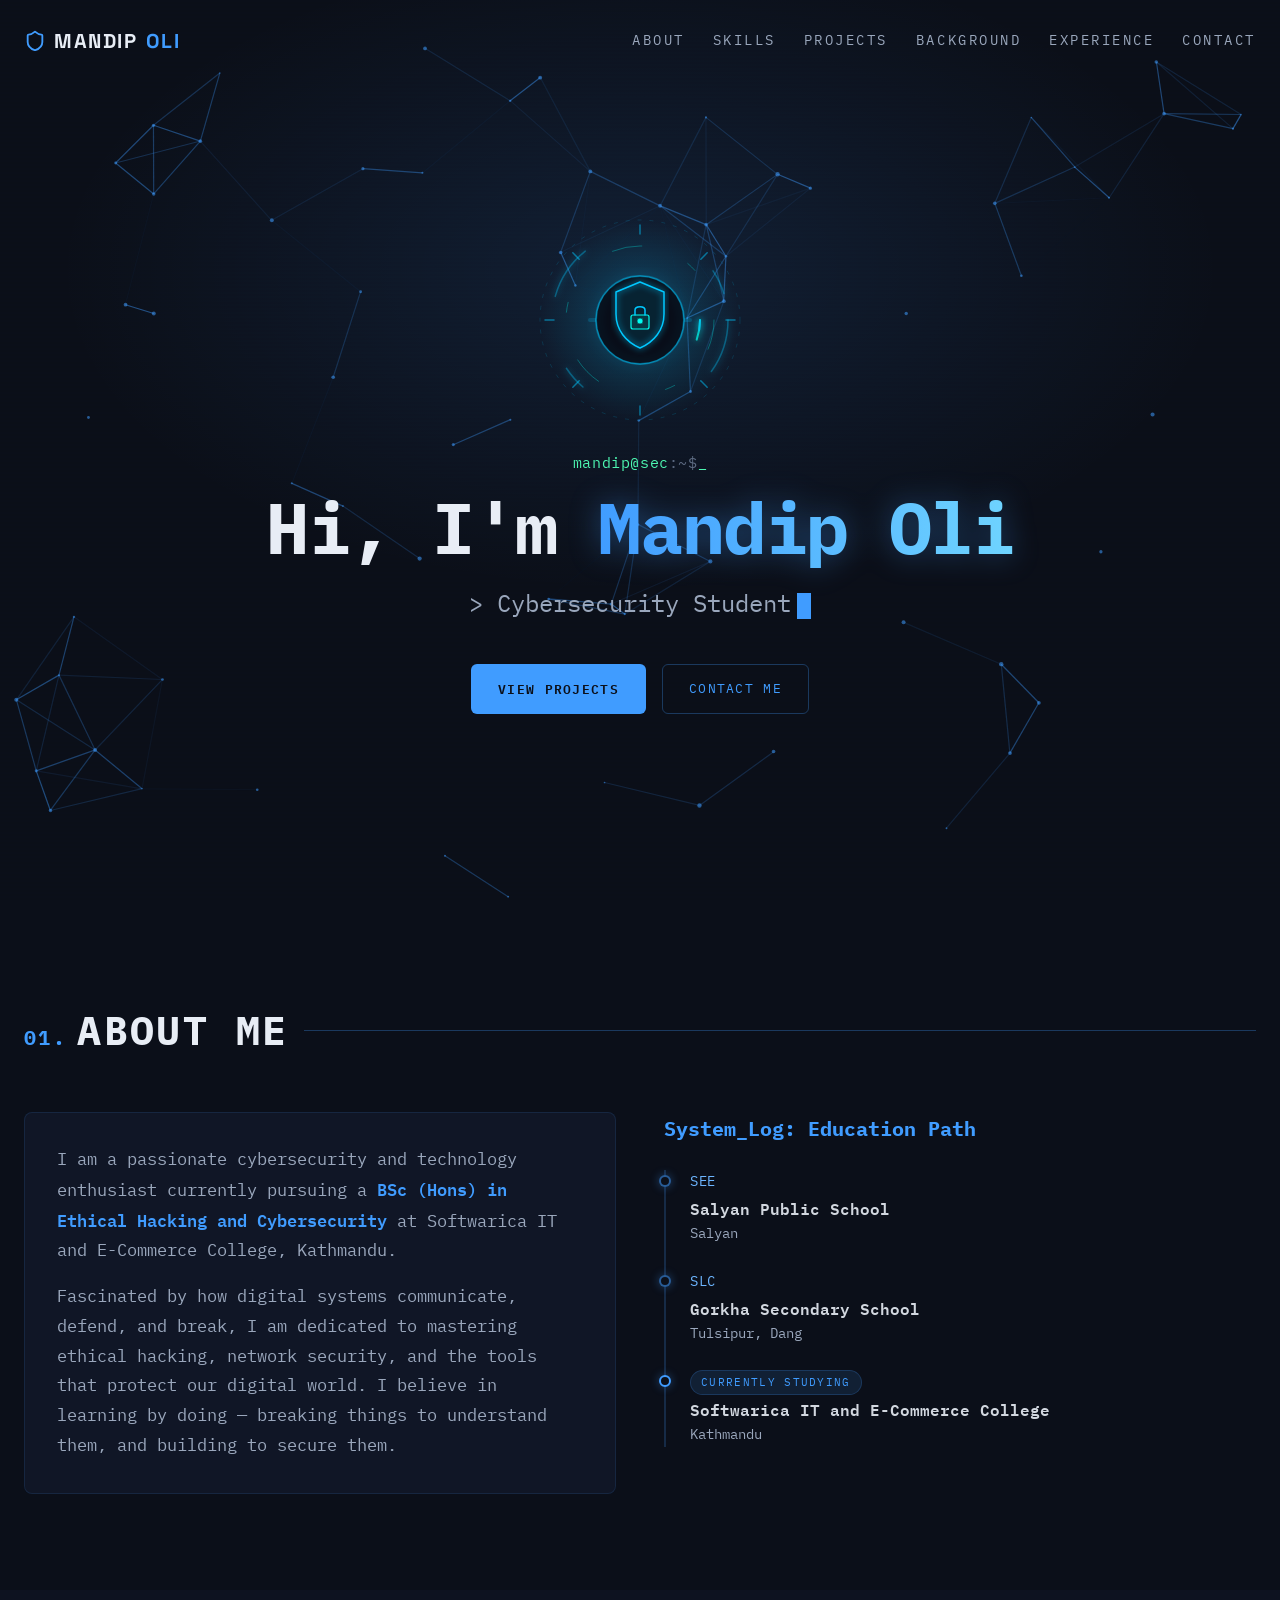
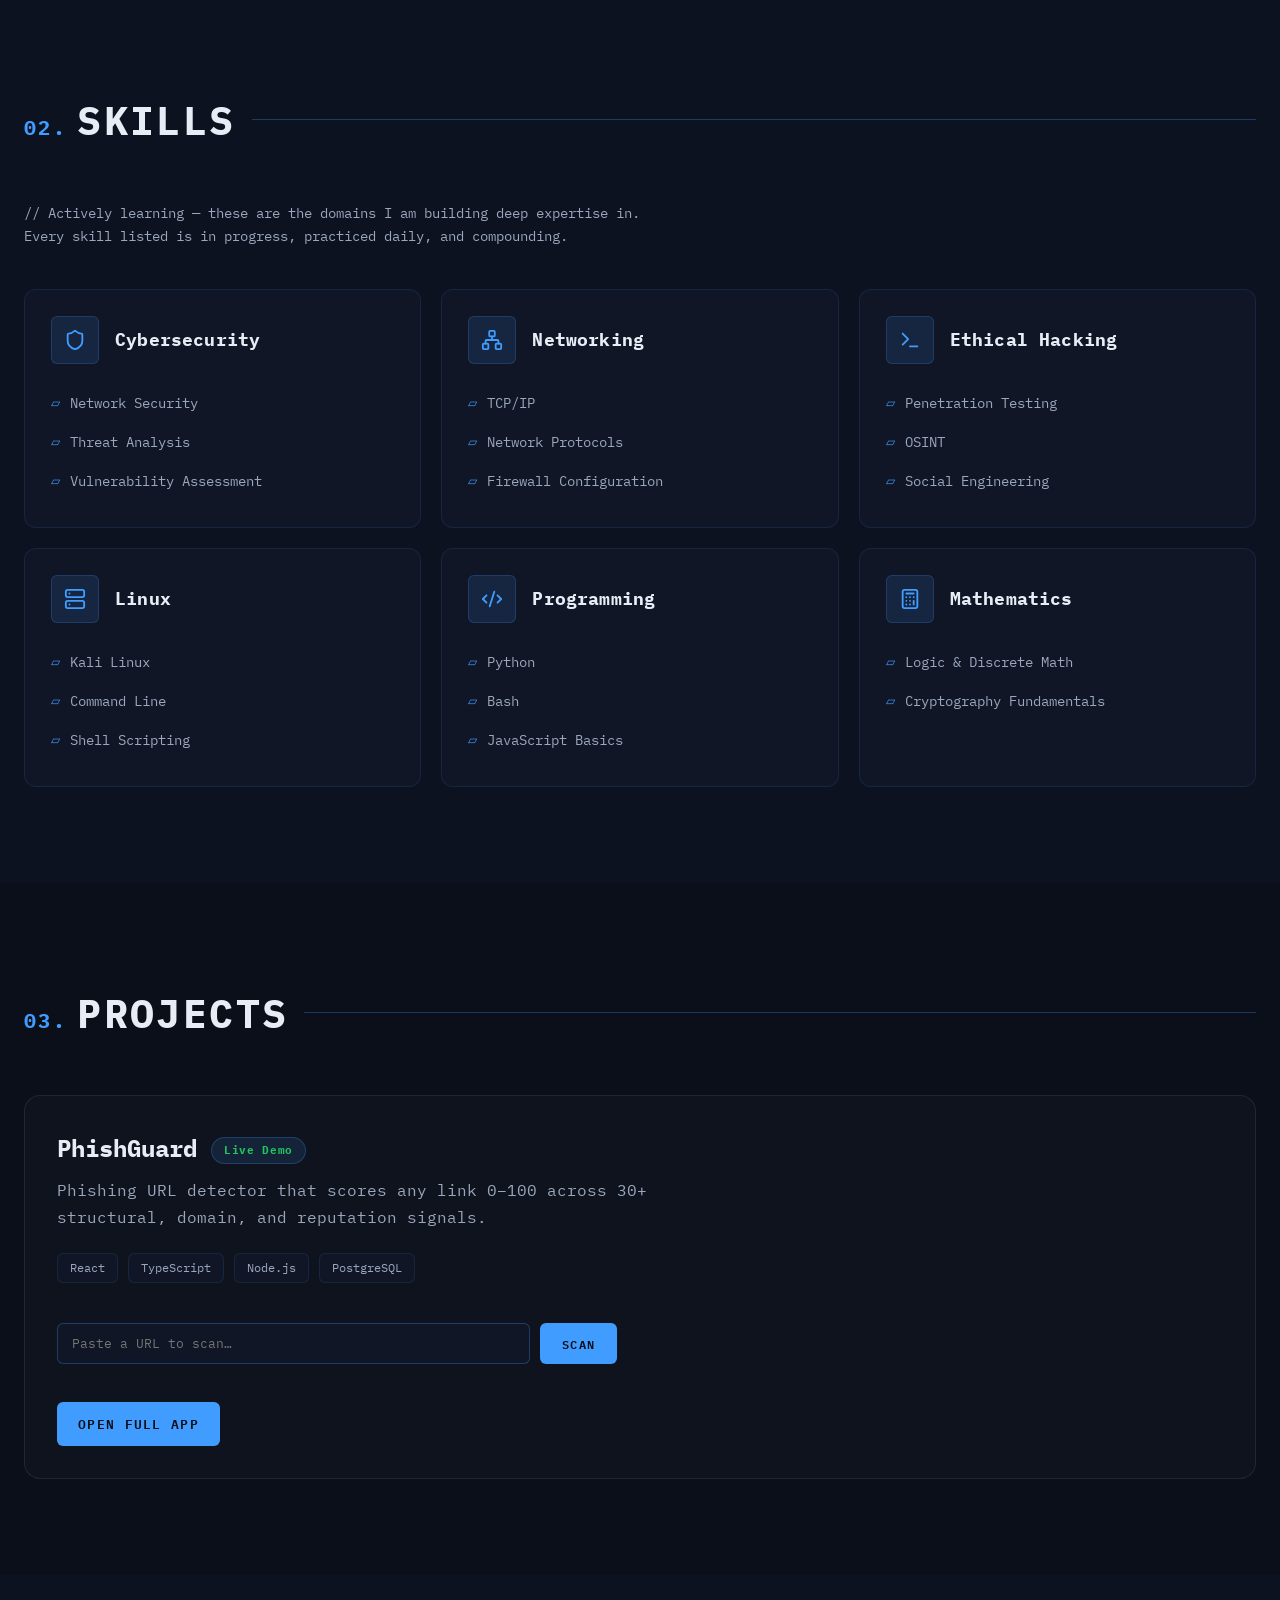
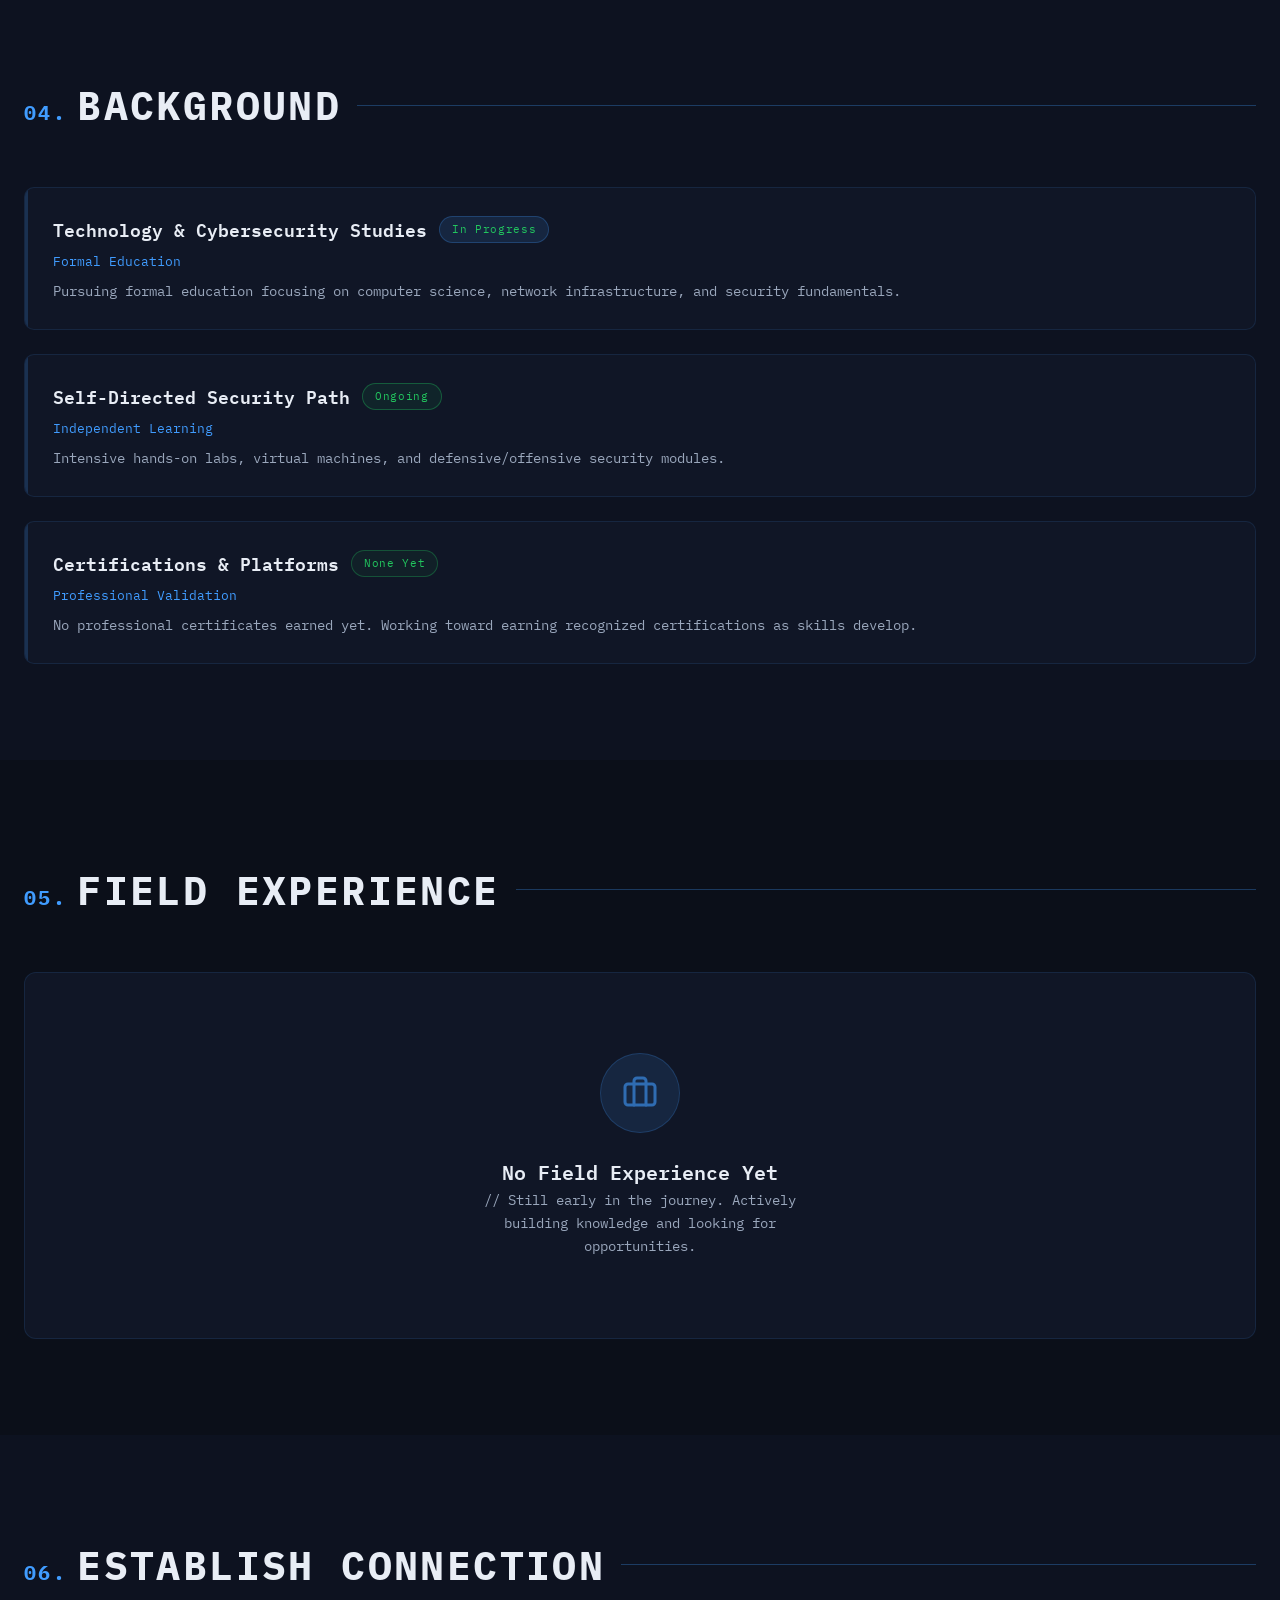
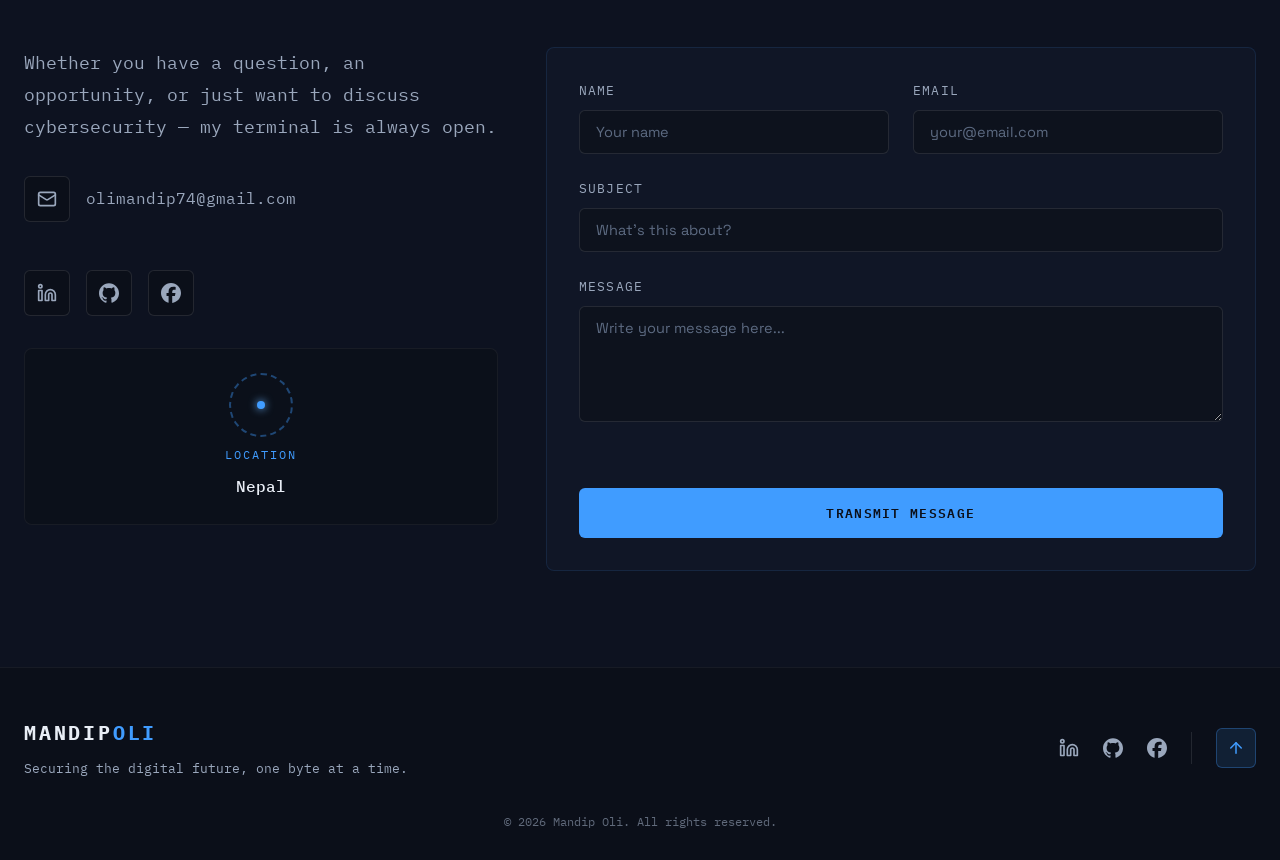
==== index.html @ a0c9d0b6 "Portfolio + PhishGuard scanner" ====
<!DOCTYPE html>
<html lang="en">
<head>
  <meta charset="UTF-8" />
  <meta name="viewport" content="width=device-width, initial-scale=1.0" />
  <meta name="description" content="Mandip Oli — Cybersecurity Student, Ethical Hacking and Cybersecurity at Softwarica College, Kathmandu." />
  <meta name="theme-color" content="#0a0e14" />
  <title>Mandip Oli — Portfolio</title>
  <link rel="preconnect" href="https://fonts.googleapis.com" />
  <link rel="preconnect" href="https://fonts.gstatic.com" crossorigin />
  <link href="https://fonts.googleapis.com/css2?family=IBM+Plex+Mono:ital,wght@0,400;0,500;0,600;1,400&family=Space+Grotesk:wght@400;500;600;700&display=swap" rel="stylesheet" />
  <link rel="stylesheet" href="style.css" />
</head>
<body class="dark">

  <!-- ============ NAV ============ -->
  <nav id="nav">
    <div class="nav-inner">
      <a href="#hero" class="nav-logo-link">
        <svg class="nav-shield" viewBox="0 0 24 24" fill="none" stroke="currentColor" stroke-width="2" stroke-linecap="round" stroke-linejoin="round" aria-hidden="true">
          <path d="M20 13c0 5-3.5 7.5-7.66 8.95a1 1 0 0 1-.67-.01C7.5 20.5 4 18 4 13V6a1 1 0 0 1 1-1c2 0 4.5-1.2 6.24-2.72a1.17 1.17 0 0 1 1.52 0C14.51 3.81 17 5 19 5a1 1 0 0 1 1 1z"/>
        </svg>
        <span class="logo-fg">MANDIP</span><span class="logo-accent">OLI</span>
      </a>
      <button class="nav-toggle" id="navToggle" aria-label="Toggle menu" aria-expanded="false">
        <span class="hamburger"></span>
      </button>
      <ul class="nav-links" id="navLinks">
        <li><a href="#about" data-section="about">About<span class="link-underline"></span></a></li>
        <li><a href="#skills" data-section="skills">Skills<span class="link-underline"></span></a></li>
        <li><a href="#projects" data-section="projects">Projects<span class="link-underline"></span></a></li>
        <li><a href="#education" data-section="education">Background<span class="link-underline"></span></a></li>
        <li><a href="#experience" data-section="experience">Experience<span class="link-underline"></span></a></li>
        <li><a href="#contact" data-section="contact">Contact<span class="link-underline"></span></a></li>
      </ul>
    </div>
  </nav>

  <!-- ============ HERO ============ -->
  <section class="hero" id="hero">
    <canvas id="particleCanvas"></canvas>
    <div class="scanlines" aria-hidden="true"></div>
    <div class="hero-inner">
      <div class="hero-emblem" aria-hidden="true">
        <svg class="emblem-svg" viewBox="0 0 220 220" fill="none">
          <defs>
            <radialGradient id="coreGlow" cx="50%" cy="50%" r="50%"><stop offset="0%" stop-color="#00C8FF" stop-opacity="0.25"/><stop offset="100%" stop-color="#00C8FF" stop-opacity="0"/></radialGradient>
            <filter id="glow"><feGaussianBlur stdDeviation="3" result="blur"/><feMerge><feMergeNode in="blur"/><feMergeNode in="SourceGraphic"/></feMerge></filter>
            <filter id="softGlow"><feGaussianBlur stdDeviation="6" result="blur"/><feMerge><feMergeNode in="blur"/><feMergeNode in="SourceGraphic"/></feMerge></filter>
          </defs>
          <circle cx="110" cy="110" r="100" fill="url(#coreGlow)"/>
          <circle class="em-rot em-rot--cw em-rot--1" cx="110" cy="110" r="100" stroke="#00C8FF" stroke-width="1" stroke-opacity="0.15" stroke-dasharray="4 8"/>
          <circle class="em-rot em-rot--ccw em-rot--2" cx="110" cy="110" r="88" stroke="#00C8FF" stroke-width="1.5" stroke-opacity="0.35" stroke-dasharray="55 145 25 75" stroke-linecap="round" filter="url(#glow)"/>
          <circle class="em-rot em-rot--cw em-rot--3" cx="110" cy="110" r="74" stroke="#00FFF0" stroke-width="1" stroke-opacity="0.3" stroke-dasharray="30 50 10 70" stroke-linecap="round"/>
          <circle class="em-rot em-rot--cw em-rot--4" cx="110" cy="110" r="60" stroke="#00FFF0" stroke-width="2" stroke-opacity="0.7" stroke-dasharray="20 358" stroke-linecap="round" filter="url(#glow)"/>
          <circle class="em-rot em-rot--ccw em-rot--5" cx="110" cy="110" r="60" stroke="#00C8FF" stroke-width="2" stroke-opacity="0.6" stroke-dasharray="10 368" stroke-linecap="round" filter="url(#glow)"/>
          <g class="em-scan" opacity="0.65"><line x1="68" y1="110" x2="152" y2="110" stroke="#00C8FF" stroke-width="1" stroke-linecap="round"/><line x1="60" y1="110" x2="160" y2="110" stroke="#00C8FF" stroke-width="4" stroke-opacity="0.3" stroke-linecap="round"/></g>
          <line x1="205" y1="110" x2="196" y2="110" stroke="#00C8FF" stroke-width="1.5" stroke-opacity="0.5" stroke-linecap="round"/>
          <line x1="177.175" y1="177.175" x2="170.811" y2="170.811" stroke="#00C8FF" stroke-width="1.5" stroke-opacity="0.5" stroke-linecap="round"/>
          <line x1="110" y1="205" x2="110" y2="196" stroke="#00C8FF" stroke-width="1.5" stroke-opacity="0.5" stroke-linecap="round"/>
          <line x1="42.825" y1="177.175" x2="49.189" y2="170.811" stroke="#00C8FF" stroke-width="1.5" stroke-opacity="0.5" stroke-linecap="round"/>
          <line x1="15" y1="110" x2="24" y2="110" stroke="#00C8FF" stroke-width="1.5" stroke-opacity="0.5" stroke-linecap="round"/>
          <line x1="42.825" y1="42.825" x2="49.189" y2="49.189" stroke="#00C8FF" stroke-width="1.5" stroke-opacity="0.5" stroke-linecap="round"/>
          <line x1="110" y1="15" x2="110" y2="24" stroke="#00C8FF" stroke-width="1.5" stroke-opacity="0.5" stroke-linecap="round"/>
          <line x1="177.175" y1="42.825" x2="170.811" y2="49.189" stroke="#00C8FF" stroke-width="1.5" stroke-opacity="0.5" stroke-linecap="round"/>
          <circle cx="110" cy="110" r="44" fill="#080d18"/>
          <circle cx="110" cy="110" r="44" stroke="#00C8FF" stroke-width="1" stroke-opacity="0.5" filter="url(#softGlow)"/>
          <path d="M110 72 L86 82 L86 104 C86 120 96 132 110 138 C124 132 134 120 134 104 L134 82 Z" fill="rgba(0,200,255,0.06)" stroke="#00C8FF" stroke-width="1.5" stroke-linejoin="round" filter="url(#glow)"/>
          <rect x="101" y="105" width="18" height="14" rx="2" fill="rgba(0,255,240,0.1)" stroke="#00FFF0" stroke-width="1.2"/>
          <path d="M105 105 L105 100 C105 95.5 115 95.5 115 100 L115 105" fill="none" stroke="#00C8FF" stroke-width="1.5" stroke-linecap="round"/>
          <circle cx="110" cy="111" r="2.5" fill="#00FFF0" filter="url(#glow)"/>
          <circle class="em-ping" cx="110" cy="110" r="44" fill="none" stroke="#00C8FF" stroke-width="2" opacity="0.32"/>
        </svg>
      </div>
      <p class="hero-brand-line"><span class="green-prompt">mandip@sec</span>:~$</p>
      <h1 class="hero-name">Hi, I'm <span class="hero-name-accent">Mandip Oli</span></h1>
      <p class="hero-quote">&gt; Cybersecurity Student<span class="cursor-block" aria-hidden="true"></span></p>
      <div class="hero-actions">
        <a href="#projects" class="btn btn--primary">View Projects</a>
        <a href="#contact" class="btn btn--outline">Contact Me</a>
      </div>
    </div>
  </section>

  <!-- ============ 01. ABOUT ============ -->
  <section class="section" id="about">
    <div class="container reveal-up">
      <header class="section-head">
        <h2 class="section-title"><span class="num">01.</span>About Me</h2>
        <div class="head-line"></div>
      </header>
      <div class="about-grid">
        <div class="glass-card about-card">
          <p>I am a passionate cybersecurity and technology enthusiast currently pursuing a <span class="edu-degree">BSc (Hons) in Ethical Hacking and Cybersecurity</span> at Softwarica IT and E-Commerce College, Kathmandu.</p>
          <p>Fascinated by how digital systems communicate, defend, and break, I am dedicated to mastering ethical hacking, network security, and the tools that protect our digital world. I believe in learning by doing — breaking things to understand them, and building to secure them.</p>
        </div>
        <div class="education-log">
          <h3 class="edu-title">System_Log: <span class="text-accent">Education Path</span></h3>
          <div class="edu-timeline">
            <div class="edu-item">
              <span class="edu-dot"></span>
              <div class="edu-info">
                <span class="edu-stage edu-stage--plain">SEE</span>
                <span class="edu-school">Salyan Public School</span>
                <span class="edu-place">Salyan</span>
              </div>
            </div>
            <div class="edu-item">
              <span class="edu-dot"></span>
              <div class="edu-info">
                <span class="edu-stage edu-stage--plain">SLC</span>
                <span class="edu-school">Gorkha Secondary School</span>
                <span class="edu-place">Tulsipur, Dang</span>
              </div>
            </div>
            <div class="edu-item">
              <span class="edu-dot edu-dot--accent"></span>
              <div class="edu-info">
                <span class="edu-stage badge">Currently Studying</span>
                <span class="edu-school">Softwarica IT and E-Commerce College</span>
                <span class="edu-place">Kathmandu</span>
              </div>
            </div>
          </div>
        </div>
      </div>
    </div>
  </section>

  <!-- ============ 02. SKILLS ============ -->
  <section class="section section--alt" id="skills">
    <div class="container reveal-up">
      <header class="section-head">
        <h2 class="section-title"><span class="num">02.</span>Skills</h2>
        <div class="head-line"></div>
      </header>
      <p class="section-lead">// Actively learning — these are the domains I am building deep expertise in. Every skill listed is in progress, practiced daily, and compounding.</p>
      <div class="skill-grid">
        <article class="skill-card ref-card group">
          <div class="ref-card-head">
            <span class="ref-icon"><svg viewBox="0 0 24 24" fill="none" stroke="currentColor" stroke-width="2" stroke-linecap="round" stroke-linejoin="round" aria-hidden="true"><path d="M20 13c0 5-3.5 7.5-7.66 8.95a1 1 0 0 1-.67-.01C7.5 20.5 4 18 4 13V6a1 1 0 0 1 1-1c2 0 4.5-1.2 6.24-2.72a1.17 1.17 0 0 1 1.52 0C14.51 3.81 17 5 19 5a1 1 0 0 1 1 1z"/></svg></span>
            <h3>Cybersecurity</h3>
          </div>
          <ul class="ref-skills">
            <li><span class="tri">&#9649;</span>Network Security</li>
            <li><span class="tri">&#9649;</span>Threat Analysis</li>
            <li><span class="tri">&#9649;</span>Vulnerability Assessment</li>
          </ul>
        </article>
        <article class="skill-card ref-card group">
          <div class="ref-card-head">
            <span class="ref-icon"><svg viewBox="0 0 24 24" fill="none" stroke="currentColor" stroke-width="2" stroke-linecap="round" stroke-linejoin="round" aria-hidden="true"><rect width="6" height="6" x="16" y="16" rx="1"/><rect width="6" height="6" x="2" y="16" rx="1"/><rect width="6" height="6" x="9" y="2" rx="1"/><path d="M5 16v-3a1 1 0 0 1 1-1h12a1 1 0 0 1 1 1v3"/><path d="M12 12V8"/></svg></span>
            <h3>Networking</h3>
          </div>
          <ul class="ref-skills">
            <li><span class="tri">&#9649;</span>TCP/IP</li>
            <li><span class="tri">&#9649;</span>Network Protocols</li>
            <li><span class="tri">&#9649;</span>Firewall Configuration</li>
          </ul>
        </article>
        <article class="skill-card ref-card group">
          <div class="ref-card-head">
            <span class="ref-icon"><svg viewBox="0 0 24 24" fill="none" stroke="currentColor" stroke-width="2" stroke-linecap="round" stroke-linejoin="round" aria-hidden="true"><path d="M12 19h8"/><path d="m4 17 6-6-6-6"/></svg></span>
            <h3>Ethical Hacking</h3>
          </div>
          <ul class="ref-skills">
            <li><span class="tri">&#9649;</span>Penetration Testing</li>
            <li><span class="tri">&#9649;</span>OSINT</li>
            <li><span class="tri">&#9649;</span>Social Engineering</li>
          </ul>
        </article>
        <article class="skill-card ref-card group">
          <div class="ref-card-head">
            <span class="ref-icon"><svg viewBox="0 0 24 24" fill="none" stroke="currentColor" stroke-width="2" stroke-linecap="round" stroke-linejoin="round" aria-hidden="true"><rect width="20" height="8" x="2" y="2" rx="2"/><rect width="20" height="8" x="2" y="14" rx="2"/><line x1="6" y1="6" x2="6.01" y2="6"/><line x1="6" y1="18" x2="6.01" y2="18"/></svg></span>
            <h3>Linux</h3>
          </div>
          <ul class="ref-skills">
            <li><span class="tri">&#9649;</span>Kali Linux</li>
            <li><span class="tri">&#9649;</span>Command Line</li>
            <li><span class="tri">&#9649;</span>Shell Scripting</li>
          </ul>
        </article>
        <article class="skill-card ref-card group">
          <div class="ref-card-head">
            <span class="ref-icon"><svg viewBox="0 0 24 24" fill="none" stroke="currentColor" stroke-width="2" stroke-linecap="round" stroke-linejoin="round" aria-hidden="true"><path d="m18 16 4-4-4-4"/><path d="m6 8-4 4 4 4"/><path d="m14.5 4-5 16"/></svg></span>
            <h3>Programming</h3>
          </div>
          <ul class="ref-skills">
            <li><span class="tri">&#9649;</span>Python</li>
            <li><span class="tri">&#9649;</span>Bash</li>
            <li><span class="tri">&#9649;</span>JavaScript Basics</li>
          </ul>
        </article>
        <article class="skill-card ref-card group">
          <div class="ref-card-head">
            <span class="ref-icon"><svg viewBox="0 0 24 24" fill="none" stroke="currentColor" stroke-width="2" stroke-linecap="round" stroke-linejoin="round" aria-hidden="true"><rect width="16" height="20" x="4" y="2" rx="2"/><line x1="8" y1="6" x2="16" y2="6"/><line x1="16" y1="14" x2="16" y2="18"/><path d="M16 10h.01"/><path d="M12 10h.01"/><path d="M8 10h.01"/><path d="M12 14h.01"/><path d="M8 14h.01"/><path d="M12 18h.01"/><path d="M8 18h.01"/></svg></span>
            <h3>Mathematics</h3>
          </div>
          <ul class="ref-skills">
            <li><span class="tri">&#9649;</span>Logic &amp; Discrete Math</li>
            <li><span class="tri">&#9649;</span>Cryptography Fundamentals</li>
          </ul>
        </article>
      </div>
    </div>
  </section>

  <!-- ============ 03. PROJECTS ============ -->
  <section class="section" id="projects">
    <div class="container reveal-up">
      <header class="section-head">
        <h2 class="section-title"><span class="num">03.</span>Projects</h2>
        <div class="head-line"></div>
      </header>
      <div class="project-card">
        <div class="project-card-head">
          <div>
            <h3 class="project-name">PhishGuard <span class="badge badge--live">Live Demo</span></h3>
            <p class="project-desc">Phishing URL detector that scores any link 0–100 across 30+ structural, domain, and reputation signals.</p>
          </div>
        </div>
        <div class="project-tech">
          <span class="tech-tag">React</span>
          <span class="tech-tag">TypeScript</span>
          <span class="tech-tag">Node.js</span>
          <span class="tech-tag">PostgreSQL</span>
        </div>
        <div class="full-scanner">
          <div class="scan-bar">
            <input type="text" id="demoScanInput" placeholder="Paste a URL to scan…" aria-label="URL to scan" />
            <button type="button" id="demoScanBtn">SCAN</button>
          </div>
          <div id="demoScanResult"></div>
          <div id="demoScanHistory" class="scan-history"></div>
        </div>
        <div class="project-links">
          <a href="./phishing-detector/index.html" class="btn btn--primary btn--sm">Open full app</a>
        </div>
      </div>
    </div>
  </section>

  <!-- ============ 04. BACKGROUND ============ -->
  <section class="section section--alt" id="education">
    <div class="container reveal-up">
      <header class="section-head">
        <h2 class="section-title"><span class="num">04.</span>Background</h2>
        <div class="head-line"></div>
      </header>
      <div class="timeline">
        <article class="timeline-item">
          <div class="timeline-marker"></div>
          <div class="timeline-content">
            <div class="timeline-head">
              <h3>Technology &amp; Cybersecurity Studies</h3>
              <span class="badge badge--progress">In Progress</span>
            </div>
            <p class="timeline-type">Formal Education</p>
            <p class="timeline-desc">Pursuing formal education focusing on computer science, network infrastructure, and security fundamentals.</p>
          </div>
        </article>
        <article class="timeline-item">
          <div class="timeline-marker"></div>
          <div class="timeline-content">
            <div class="timeline-head">
              <h3>Self-Directed Security Path</h3>
              <span class="badge badge--ongoing">Ongoing</span>
            </div>
            <p class="timeline-type">Independent Learning</p>
            <p class="timeline-desc">Intensive hands-on labs, virtual machines, and defensive/offensive security modules.</p>
          </div>
        </article>
        <article class="timeline-item">
          <div class="timeline-marker"></div>
          <div class="timeline-content">
            <div class="timeline-head">
              <h3>Certifications &amp; Platforms</h3>
              <span class="badge badge--none">None Yet</span>
            </div>
            <p class="timeline-type">Professional Validation</p>
            <p class="timeline-desc">No professional certificates earned yet. Working toward earning recognized certifications as skills develop.</p>
          </div>
        </article>
      </div>
    </div>
  </section>

  <!-- ============ 05. EXPERIENCE ============ -->
  <section class="section" id="experience">
    <div class="container reveal-up">
      <header class="section-head">
        <h2 class="section-title"><span class="num">05.</span>Field Experience</h2>
        <div class="head-line"></div>
      </header>
      <div class="empty-card">
        <div class="empty-icon">
          <svg viewBox="0 0 24 24" fill="none" stroke="currentColor" stroke-width="2" stroke-linecap="round" stroke-linejoin="round" aria-hidden="true">
            <path d="M16 20V4a2 2 0 0 0-2-2h-4a2 2 0 0 0-2 2v16"></path>
            <rect width="20" height="14" x="2" y="6" rx="2"></rect>
          </svg>
        </div>
        <div class="empty-text">
          <p class="empty-title">No Field Experience Yet</p>
          <p class="empty-desc">// Still early in the journey. Actively building knowledge and looking for opportunities.</p>
        </div>
      </div>
    </div>
  </section>

  <!-- ============ 06. CONTACT ============ -->
  <section class="section section--alt" id="contact">
    <div class="container reveal-up">
      <header class="section-head">
        <h2 class="section-title"><span class="num">06.</span>Establish Connection</h2>
        <div class="head-line"></div>
      </header>
      <div class="contact-grid">
        <div class="contact-info">
          <p class="contact-lead">Whether you have a question, an opportunity, or just want to discuss cybersecurity — my terminal is always open.</p>
          <div class="contact-stack">
            <a href="mailto:olimandip74@gmail.com" class="contact-email">
              <span class="contact-icon"><svg viewBox="0 0 24 24" fill="none" stroke="currentColor" stroke-width="2" stroke-linecap="round" stroke-linejoin="round" aria-hidden="true"><path d="m22 7-8.991 5.727a2 2 0 0 1-2.009 0L2 7"/><rect width="20" height="16" x="2" y="4" rx="2"/></svg></span>
              <span class="mono">olimandip74@gmail.com</span>
            </a>
            <div class="socials">
              <a href="https://www.linkedin.com/in/mandipolee" target="_blank" rel="noopener noreferrer" aria-label="LinkedIn">
                <svg viewBox="0 0 24 24" fill="none" stroke="currentColor" stroke-width="2" stroke-linecap="round" stroke-linejoin="round"><path d="M16 8a6 6 0 0 1 6 6v7h-4v-7a2 2 0 0 0-2-2 2 2 0 0 0-2 2v7h-4v-7a6 6 0 0 1 6-6z"/><rect width="4" height="12" x="2" y="9"/><circle cx="4" cy="4" r="2"/></svg>
              </a>
              <a href="https://github.com/mandipolee" target="_blank" rel="noopener noreferrer" aria-label="GitHub">
                <svg viewBox="0 0 24 24" fill="currentColor" aria-hidden="true"><path d="M12 .297c-6.63 0-12 5.373-12 12 0 5.303 3.438 9.8 8.205 11.385.6.113.82-.258.82-.577 0-.285-.01-1.04-.015-2.04-3.338.724-4.042-1.61-4.042-1.61C4.422 18.07 3.633 17.7 3.633 17.7c-1.087-.744.084-.729.084-.729 1.205.084 1.838 1.236 1.838 1.236 1.07 1.835 2.809 1.305 3.495.998.108-.776.417-1.305.76-1.605-2.665-.3-5.466-1.332-5.466-5.93 0-1.31.465-2.38 1.235-3.22-.135-.303-.54-1.523.105-3.176 0 0 1.005-.322 3.3 1.23.96-.267 1.98-.399 3-.405 1.02.006 2.04.138 3 .405 2.28-1.552 3.285-1.23 3.285-1.23.645 1.653.24 2.873.12 3.176.765.84 1.23 1.91 1.23 3.22 0 4.61-2.805 5.625-5.475 5.92.42.36.81 1.096.81 2.22 0 1.606-.015 2.896-.015 3.286 0 .315.21.69.825.57C20.565 22.092 24 17.592 24 12.297c0-6.627-5.373-12-12-12"/></svg>
              </a>
              <a href="https://www.facebook.com/mandipolee" target="_blank" rel="noopener noreferrer" aria-label="Facebook">
                <svg viewBox="0 0 24 24" fill="currentColor" aria-hidden="true"><path d="M9.101 23.691v-7.98H6.627v-3.667h2.474v-1.58c0-4.085 1.848-5.978 5.858-5.978.401 0 .955.042 1.468.103a8.68 8.68 0 0 1 1.141.195v3.325a8.623 8.623 0 0 0-.653-.036 26.805 26.805 0 0 0-.733-.009c-.707 0-1.259.096-1.675.309a1.686 1.686 0 0 0-.679.622c-.258.42-.374.995-.374 1.752v1.297h3.919l-.386 2.103-.287 1.564h-3.246v8.245C19.396 23.238 24 18.179 24 12.044c0-6.627-5.373-12-12-12s-12 5.373-12 12c0 5.628 3.874 10.35 9.101 11.647Z"/></svg>
              </a>
            </div>
            <div class="location-card">
              <div class="loc-emblem"><span class="loc-dot"></span></div>
              <div class="mono loc-label">Location</div>
              <div class="loc-value">Nepal</div>
            </div>
          </div>
        </div>
        <form class="contact-form glass-card" id="contactForm" novalidate>
          <div class="form-row">
            <div class="form-field">
              <label>Name</label>
              <input type="text" name="name" placeholder="Your name" required />
            </div>
            <div class="form-field">
              <label>Email</label>
              <input type="email" name="email" placeholder="your@email.com" required />
            </div>
          </div>
          <div class="form-field">
            <label>Subject</label>
            <input type="text" name="subject" placeholder="What's this about?" />
          </div>
          <div class="form-field">
            <label>Message</label>
            <textarea name="message" rows="5" placeholder="Write your message here..." required></textarea>
          </div>
          <div class="form-status" id="formStatus" role="status"></div>
          <button type="submit" class="btn btn--primary">Transmit Message</button>
        </form>
      </div>
    </div>
  </section>

  <!-- ============ FOOTER ============ -->
  <footer class="footer ref-footer">
    <div class="footer-inner">
      <div class="footer-brand">
        <h2 class="footer-logo">MANDIP<span>OLI</span></h2>
        <p class="mono footer-tagline">Securing the digital future, one byte at a time.</p>
      </div>
      <div class="footer-socials">
        <a href="https://www.linkedin.com/in/mandipolee" target="_blank" rel="noopener noreferrer" aria-label="LinkedIn">
          <svg viewBox="0 0 24 24" fill="none" stroke="currentColor" stroke-width="2" stroke-linecap="round" stroke-linejoin="round"><path d="M16 8a6 6 0 0 1 6 6v7h-4v-7a2 2 0 0 0-2-2 2 2 0 0 0-2 2v7h-4v-7a6 6 0 0 1 6-6z"/><rect width="4" height="12" x="2" y="9"/><circle cx="4" cy="4" r="2"/></svg>
        </a>
        <a href="https://github.com/mandipolee" target="_blank" rel="noopener noreferrer" aria-label="GitHub">
          <svg viewBox="0 0 24 24" fill="currentColor"><path d="M12 .297c-6.63 0-12 5.373-12 12 0 5.303 3.438 9.8 8.205 11.385.6.113.82-.258.82-.577 0-.285-.01-1.04-.015-2.04-3.338.724-4.042-1.61-4.042-1.61C4.422 18.07 3.633 17.7 3.633 17.7c-1.087-.744.084-.729.084-.729 1.205.084 1.838 1.236 1.838 1.236 1.07 1.835 2.809 1.305 3.495.998.108-.776.417-1.305.76-1.605-2.665-.3-5.466-1.332-5.466-5.93 0-1.31.465-2.38 1.235-3.22-.135-.303-.54-1.523.105-3.176 0 0 1.005-.322 3.3 1.23.96-.267 1.98-.399 3-.405 1.02.006 2.04.138 3 .405 2.28-1.552 3.285-1.23 3.285-1.23.645 1.653.24 2.873.12 3.176.765.84 1.23 1.91 1.23 3.22 0 4.61-2.805 5.625-5.475 5.92.42.36.81 1.096.81 2.22 0 1.606-.015 2.896-.015 3.286 0 .315.21.69.825.57C20.565 22.092 24 17.592 24 12.297c0-6.627-5.373-12-12-12"/></svg>
        </a>
        <a href="https://www.facebook.com/mandipolee" target="_blank" rel="noopener noreferrer" aria-label="Facebook">
          <svg viewBox="0 0 24 24" fill="currentColor"><path d="M9.101 23.691v-7.98H6.627v-3.667h2.474v-1.58c0-4.085 1.848-5.978 5.858-5.978.401 0 .955.042 1.468.103a8.68 8.68 0 0 1 1.141.195v3.325a8.623 8.623 0 0 0-.653-.036 26.805 26.805 0 0 0-.733-.009c-.707 0-1.259.096-1.675.309a1.686 1.686 0 0 0-.679.622c-.258.42-.374.995-.374 1.752v1.297h3.919l-.386 2.103-.287 1.564h-3.246v8.245C19.396 23.238 24 18.179 24 12.044c0-6.627-5.373-12-12-12s-12 5.373-12 12c0 5.628 3.874 10.35 9.101 11.647Z"/></svg>
        </a>
        <div class="footer-vsep"></div>
        <button class="back-to-top" id="backToTop" aria-label="Back to top">
          <svg viewBox="0 0 24 24" fill="none" stroke="currentColor" stroke-width="2" stroke-linecap="round" stroke-linejoin="round"><path d="m5 12 7-7 7 7"/><path d="M12 19V5"/></svg>
        </button>
      </div>
    </div>
    <p class="footer-copy mono">© 2026 Mandip Oli. All rights reserved.</p>
  </footer>

  <script src="./phishing-detector/engine.js"></script>
  <script src="script.js"></script>
</body>
</html>
---- style.css ----
/* ============================================================
   Mandip Oli — Portfolio (replication of replit reference)
   Style: dark, terminal/console, mono labels, blue accent #409cff
   ============================================================ */
:root {
  --bg: #0b0f19;
  --bg-2: #0d1220;
  --surface: #101626;
  --surface-2: #141c30;
  --text: #e8edf5;
  --text-dim: #9aa7bc;
  --text-faint: #5d6b82;
  --line: rgba(64, 156, 255, 0.12);
  --line-strong: rgba(64, 156, 255, 0.30);
  --accent: #409cff;      /* electric blue — signature */
  --accent-dim: rgba(64, 156, 255, 0.12);
  --accent-glow: rgba(64, 156, 255, 0.4);
  --accent-bright: #6db5ff;
  --cyan-dim: rgba(64, 156, 255, 0.08);
  --radius: 6px;
  --font-body: "Space Grotesk", system-ui, sans-serif;
  --font-mono: "IBM Plex Mono", ui-monospace, monospace;
  --t: 0.3s cubic-bezier(0.22, 1, 0.36, 1);
}

* { margin: 0; padding: 0; box-sizing: border-box; }

html { scroll-behavior: smooth; }

body {
  background: var(--bg);
  color: var(--text);
  font-family: var(--font-mono);
  font-size: 16px;
  line-height: 1.7;
  -webkit-font-smoothing: antialiased;
}

::selection { background: var(--accent); color: var(--bg); }
::-webkit-scrollbar { width: 10px; }
::-webkit-scrollbar-track { background: var(--bg); }
::-webkit-scrollbar-thumb { background: var(--line-strong); border-radius: 5px; }

a { color: inherit; text-decoration: none; }
ul { list-style: none; }
img, svg { display: block; }

.text-accent { color: var(--accent); }
.mono { font-family: var(--font-mono); }
.container { max-width: 1280px; margin: 0 auto; padding: 0 24px; }

/* ============================================================
   NAV
   ============================================================ */
#nav {
  position: fixed; top: 0; left: 0; right: 0; z-index: 100;
  padding: 24px 0; background: transparent;
  transition: background var(--t), padding var(--t), box-shadow var(--t);
}
#nav.scrolled {
  background: rgba(11, 15, 25, 0.85);
  backdrop-filter: blur(12px);
  -webkit-backdrop-filter: blur(12px);
  padding: 14px 0;
  box-shadow: 0 1px 0 var(--line);
}
.nav-inner {
  max-width: 1280px; margin: 0 auto; padding: 0 24px;
  display: flex; align-items: center; justify-content: space-between; gap: 20px;
}
.nav-logo-link {
  display: flex; align-items: center; gap: 8px;
  font-family: var(--font-body); font-weight: 700; font-size: 20px;
  letter-spacing: 0.08em; color: var(--text);
}
.logo-fg { color: var(--text); }
.logo-accent { color: var(--accent); }
.nav-shield { width: 22px; height: 22px; color: var(--accent); }
.nav-logo-link { transition: transform var(--t); }
.nav-logo-link:hover { transform: translateX(4px); }
.nav-logo-link:hover .nav-shield { filter: drop-shadow(0 0 8px var(--accent-glow)); transition: var(--t); }

.nav-toggle { display: none; background: none; border: 1px solid var(--line-strong); border-radius: var(--radius); padding: 8px; cursor: pointer; }
.hamburger, .hamburger::before, .hamburger::after {
  display: block; width: 20px; height: 2px; background: var(--accent); position: relative;
  transition: var(--t);
}
.hamburger::before, .hamburger::after { content: ""; position: absolute; left: 0; }
.hamburger::before { top: -6px; }
.hamburger::after { top: 6px; }
.nav-toggle[aria-expanded="true"] .hamburger { background: transparent; }
.nav-toggle[aria-expanded="true"] .hamburger::before { top: 0; transform: rotate(45deg); }
.nav-toggle[aria-expanded="true"] .hamburger::after { top: 0; transform: rotate(-45deg); }

.nav-links { display: flex; align-items: center; gap: 28px; font-family: var(--font-mono); font-size: 14px; }
.nav-links a {
  position: relative; color: var(--text-dim); text-transform: uppercase;
  letter-spacing: 0.18em; transition: color var(--t);
}
.nav-links a:hover { color: var(--accent); }
.link-underline {
  position: absolute; left: 0; bottom: -6px; height: 1px; width: 0;
  background: var(--accent); transition: width var(--t);
}
.nav-links a:hover .link-underline, .nav-links a.active .link-underline { width: 100%; }
.nav-links a.active { color: var(--text); }

/* ============================================================
   HERO
   ============================================================ */
.hero {
  min-height: 100vh; position: relative;
  display: flex; align-items: center; justify-content: center;
  overflow: hidden; padding-top: 80px;
}
#particleCanvas { position: absolute; inset: 0; width: 100%; height: 100%; z-index: 0; }
.scanlines {
  position: absolute; inset: 0; z-index: 1; pointer-events: none;
  background: linear-gradient(rgba(11,15,25,0) 50%, rgba(0,0,0,0.25) 50%);
  background-size: 100% 4px; opacity: 0.1;
}
.hero::after {
  content: ""; position: absolute; inset: 0; z-index: 0; pointer-events: none;
  background: radial-gradient(ellipse 70% 55% at 50% 30%, var(--accent-dim), transparent 65%);
}
.hero-inner {
  position: relative; z-index: 2; text-align: center;
  max-width: 800px; padding: 0 24px;
}
/* Hero animated emblem (orbital shield logo) */
.hero-emblem {
  margin: 0 auto 20px; width: 220px; height: 220px; position: relative;
  animation: em-float 5s ease-in-out infinite;
}
@keyframes em-float {
  0%, 100% { transform: translateY(0); }
  50% { transform: translateY(-8px); }
}
@media (prefers-reduced-motion: reduce) {
  .hero-emblem { animation: none; }
}
.emblem-svg { width: 100%; height: 100%; }
/* Reference hero emblem: orbital rings (rotating), scanner line, ping ring */
.em-rot { transform-origin: 110px 110px; }
.em-rot--cw { animation: em-spin 24s linear infinite; }
.em-rot--ccw { animation: em-spin 20s linear infinite reverse; }
.em-rot--1 { animation-duration: 40s; }
.em-rot--2 { animation-duration: 30s; }
.em-rot--3 { animation-duration: 22s; }
.em-rot--4 { animation-duration: 18s; }
.em-rot--5 { animation-duration: 14s; }
.em-scan { animation: em-scanmove 4.6s ease-in-out infinite; }
.em-ping { transform-origin: 110px 110px; animation: em-ping 2.6s ease-out infinite; }
@keyframes em-spin { to { transform: rotate(360deg); } }
@keyframes em-scanmove {
  0%, 100% { transform: translateY(-34px); opacity: 0.65; }
  50% { transform: translateY(34px); opacity: 0.25; }
}
@keyframes em-ping {
  0% { transform: scale(1); opacity: 0.32; }
  100% { transform: scale(1.35); opacity: 0; }
}
@media (prefers-reduced-motion: reduce) {
  .em-rot, .em-scan, .em-ping { animation: none; }
}

/* Reference match: gradient name text + blinking block cursor */
.hero-name-accent {
  color: transparent;
  background: linear-gradient(90deg, #409cff, #6fd4ff);
  -webkit-background-clip: text;
  background-clip: text;
  filter: drop-shadow(0 0 15px rgba(64,156,255,0.4));
}
.cursor-block {
  display: inline-block; width: 0.55em; height: 1.1em;
  background: var(--accent); vertical-align: middle; margin-left: 6px;
  animation: blink-step 1s step-end infinite;
}
@keyframes blink-step {
  0%, 100% { opacity: 1; }
  50% { opacity: 0; }
}

.hero-status {
  font-family: var(--font-mono); font-size: 12px; letter-spacing: 0.12em;
  color: var(--accent); margin-bottom: 20px;
  display: inline-flex; align-items: center; gap: 10px;
  padding: 6px 14px; border: 1px solid var(--line-strong); border-radius: 999px;
  background: var(--accent-dim);
}
.dot { width: 8px; height: 8px; border-radius: 50%; background: var(--text-faint); }
.dot--live { background: var(--accent); box-shadow: 0 0 0 0 var(--accent-glow); animation: pulse 2s infinite; }
@keyframes pulse {
  0% { box-shadow: 0 0 0 0 rgba(64,156,255,0.5); }
  70% { box-shadow: 0 0 0 10px rgba(64,156,255,0); }
  100% { box-shadow: 0 0 0 0 rgba(64,156,255,0); }
}
.hero-brand-line {
  font-family: var(--font-mono); font-size: 15px; color: var(--text-faint);
  margin-bottom: 12px; letter-spacing: 0.04em;
}
.hero-brand-line::after { content: "_"; color: #4df7b2; animation: blink 1s steps(2, start) infinite; }
.green-prompt { color: #4df7b2; }
@keyframes blink { 50% { opacity: 0; } }
.hero-name {
  font-size: clamp(40px, 7vw, 72px); font-weight: 700;
  letter-spacing: -0.02em; line-height: 1.1; margin-bottom: 16px;
}
.hero-quote {
  font-family: var(--font-mono); font-size: clamp(18px, 2.4vw, 24px);
  color: var(--text-dim); margin-bottom: 40px;
}
.hero-actions { display: flex; gap: 16px; justify-content: center; flex-wrap: wrap; margin-bottom: 56px; }
.hero-meta {
  display: flex; gap: 40px; justify-content: center; flex-wrap: wrap;
  padding-top: 32px; border-top: 1px solid var(--line);
}
.meta-item { display: flex; flex-direction: column; gap: 2px; }
.meta-label { font-family: var(--font-mono); font-size: 10px; letter-spacing: 0.24em; color: var(--text-faint); }
.meta-value { font-family: var(--font-mono); font-size: 13px; color: var(--text); }

/* ============================================================
   BUTTONS
   ============================================================ */
.btn {
  display: inline-flex; align-items: center; justify-content: center; gap: 8px;
  font-family: var(--font-mono); font-size: 13px; letter-spacing: 0.1em;
  padding: 13px 26px; border-radius: var(--radius); cursor: pointer;
  transition: background var(--t), color var(--t), border-color var(--t), box-shadow var(--t), transform var(--t);
  border: 1px solid transparent; text-transform: uppercase;
}
.btn--primary { background: var(--accent); color: var(--bg); font-weight: 600; }
.btn--primary:hover { background: var(--accent-bright); box-shadow: 0 0 24px var(--accent-glow); transform: translateY(-2px); }
.btn--outline { background: transparent; border-color: var(--line-strong); color: var(--accent); }
.btn--outline:hover { border-color: var(--accent); color: var(--accent); background: var(--accent-dim); box-shadow: 0 0 20px var(--accent-glow); transform: translateY(-2px); }
.btn--sm { padding: 10px 20px; }

/* ============================================================
   SECTIONS
   ============================================================ */
.section { padding: 96px 0; }
.section--alt { background: var(--bg-2); }
.justify { text-align: justify; text-justify: inter-word; }
.section-head { display: flex; align-items: center; gap: 16px; margin-bottom: 48px; }
.section-title {
  font-size: clamp(28px, 3.6vw, 40px); font-weight: 700;
  text-transform: uppercase; letter-spacing: 0.06em; color: var(--text);
}
.section-title .num { font-family: var(--font-mono); font-size: 20px; color: var(--accent); margin-right: 10px; }
.head-line { height: 1px; flex: 1; background: var(--line-strong); }
.section-lead { font-family: var(--font-mono); font-size: 14px; color: var(--text-dim); max-width: 640px; margin-bottom: 40px; }

.reveal-up { opacity: 0; transform: translateY(40px); transition: opacity 0.7s var(--t), transform 0.7s var(--t); }
.reveal-up.visible { opacity: 1; transform: translateY(0); }

/* ============================================================
   ABOUT
   ============================================================ */
.about-grid { display: grid; grid-template-columns: 1fr 1fr; gap: 48px; align-items: start; }

/* Reference match: glass card on left with two paragraphs */
.glass-card {
  border: 1px solid var(--line); border-radius: 8px; background: var(--surface);
  backdrop-filter: blur(8px); padding: 32px;
  display: flex; flex-direction: column; gap: 16px;
  transition: border-color var(--t), box-shadow var(--t), transform var(--t);
}
.glass-card:hover { border-color: var(--line-strong); box-shadow: 0 0 24px var(--accent-dim); transform: translateY(-2px); }
.about-card p { color: var(--text-dim); font-size: 17px; line-height: 1.75; }
.about-card p strong { color: var(--text); }
.edu-degree {
  color: var(--accent);
  font-weight: 600;
}

/* Reference match: right column = heading + left-bordered timeline with dots */
.education-log { display: flex; flex-direction: column; gap: 24px; }
.edu-title { font-family: var(--font-mono); font-size: 20px; color: var(--accent); }
.edu-timeline {
  display: flex; flex-direction: column; gap: 24px;
  border-left: 2px solid rgba(64,156,255,0.2); padding-left: 24px;
}
.edu-item { position: relative; display: flex; flex-direction: column; gap: 4px; }
.edu-dot {
  position: absolute; left: -31px; top: 5px; width: 12px; height: 12px;
  background: var(--bg); border: 2px solid rgba(64,156,255,0.55);
  border-radius: 50%; box-shadow: 0 0 10px var(--accent-glow);
}
.edu-dot--accent { border-color: var(--accent); }
.edu-info { display: flex; flex-direction: column; }
.edu-stage {
  font-family: var(--font-mono); font-size: 14px; letter-spacing: 0.04em;
  color: var(--accent-bright); margin-bottom: 2px;
}
.edu-stage.badge {
  color: var(--accent); background: var(--accent-dim); border: 1px solid rgba(64,156,255,0.2);
  padding: 2px 10px; border-radius: 999px; width: fit-content;
  text-transform: uppercase; font-size: 11px; letter-spacing: 0.12em;
}
.edu-stage--plain {
  background: none; border: none; padding: 0; color: var(--accent-bright);
  border-radius: 0; width: auto;
}
.edu-school { font-size: 15.5px; color: rgba(232,237,245,0.9); font-weight: 600; }
.edu-place { font-size: 14px; color: var(--text-dim); }

/* ============================================================
   SKILLS
   ============================================================ */
.skill-grid { display: grid; grid-template-columns: repeat(3, 1fr); gap: 20px; }
.skill-card {
  background: var(--surface); border: 1px solid var(--line); border-radius: 12px;
  padding: 26px; transition: border-color var(--t), background var(--t), transform var(--t);
}
.skill-card:hover { border-color: var(--line-strong); background: var(--surface-2); transform: translateY(-3px); }
.ref-card-head {
  display: flex; align-items: center; gap: 16px;
  margin-bottom: 20px;
}
.ref-icon {
  display: flex; align-items: center; justify-content: center;
  width: 48px; height: 48px; padding: 12px;
  color: var(--accent); background: var(--accent-dim);
  border: 1px solid rgba(64,156,255,0.2);
  border-radius: 6px; flex-shrink: 0;
  transition: border-color var(--t), box-shadow var(--t);
}
.ref-icon svg { width: 24px; height: 24px; }
.group:hover .ref-icon { border-color: rgba(64,156,255,0.5); box-shadow: 0 0 15px rgba(64,156,255,0.3); }
.ref-card-head h3 { font-size: 18px; font-weight: 700; letter-spacing: 0.01em; margin: 0; }
.ref-skills li {
  font-family: var(--font-mono); font-size: 13.5px; color: var(--text-dim);
  padding: 8px 0; display: flex; align-items: center; gap: 10px;
  transition: color var(--t), padding-left var(--t);
}
.ref-skills li:last-child { border-bottom: none; }
.ref-skills li:hover { color: var(--accent); padding-left: 6px; }
.skill-card-head {
  display: flex; align-items: baseline; gap: 12px;
  margin-bottom: 16px; padding-bottom: 12px; border-bottom: 1px solid var(--line);
}
.skill-tag { font-family: var(--font-mono); font-size: 12px; color: var(--text-faint); }
.skill-card-head h3 { font-size: 18px; font-weight: 600; letter-spacing: -0.01em; }
.skill-list li {
  font-family: var(--font-mono); font-size: 13.5px; color: var(--text-dim);
  padding: 7px 0; display: flex; align-items: center; gap: 10px;
  border-bottom: 1px dashed rgba(255,255,255,0.05);
  transition: color var(--t), background var(--t), padding-left var(--t);
  border-radius: 4px;
}
.skill-list li:last-child { border-bottom: none; }
.skill-list li:hover { color: var(--accent); background: var(--cyan-dim); padding-left: 8px; }
.tri { color: var(--accent); font-size: 12px; }

/* ============================================================
   PROJECTS
   ============================================================ */
.project-card {
  border: 1px solid rgba(255,255,255,0.08); border-radius: 16px;
  background: rgba(255,255,255,0.02); overflow: hidden;
  display: flex; flex-direction: column; gap: 22px; padding: 32px;
}
.project-name { font-size: 24px; font-weight: 700; margin-bottom: 8px; }
.project-desc { color: var(--text-dim); max-width: 620px; }
.badge {
  display: inline-block; font-family: var(--font-mono); font-size: 11px;
  letter-spacing: 0.06em; padding: 3px 12px; border-radius: 999px;
  border: 1px solid rgba(64,156,255,0.25); background: var(--accent-dim); color: var(--accent);
  vertical-align: middle;
}
.badge--live { color: #22c55e; }
.badge--progress { color: #22c55e; }
.badge--ongoing { color: #22c55e; border-color: rgba(34,197,94,0.35); background: rgba(34,197,94,0.08); }
.badge--none { color: #22c55e; border-color: rgba(34,197,94,0.3); background: rgba(34,197,94,0.06); }
.project-tech { display: flex; flex-wrap: wrap; gap: 10px; }
.tech-tag {
  font-family: var(--font-mono); font-size: 12px; color: var(--text-dim);
  border: 1px solid var(--line); border-radius: var(--radius); padding: 4px 12px;
  background: var(--surface);
  transition: color var(--t), border-color var(--t), background var(--t), transform var(--t), box-shadow var(--t);
}
.tech-tag:hover { color: var(--accent); border-color: var(--accent); background: var(--accent-dim); transform: translateY(-2px); box-shadow: 0 2px 10px var(--accent-glow); }
.full-scanner { margin-top: 18px; }
.scan-bar { display: flex; gap: 10px; max-width: 560px; }
.scan-bar input {
  flex: 1; font-family: var(--font-mono); font-size: 13px;
  background: var(--surface); border: 1px solid var(--line-strong); color: var(--text);
  border-radius: var(--radius); padding: 11px 14px; outline: none;
  transition: border-color var(--t);
}
.scan-bar input:focus { border-color: var(--accent); }
.scan-bar button {
  font-family: var(--font-mono); font-size: 12px; letter-spacing: 0.1em; text-transform: uppercase;
  background: var(--accent); color: var(--bg); font-weight: 600; border: none;
  border-radius: var(--radius); padding: 0 22px; cursor: pointer;
  transition: background var(--t), box-shadow var(--t);
}
.scan-bar button:hover { background: var(--accent-bright); box-shadow: 0 0 18px var(--accent-glow); }
.project-links a { transition: opacity var(--t); }
.project-links a:hover { opacity: 0.75; }

/* Full result panel */
#demoScanResult { margin-top: 16px; }
.result-head {
  display: flex; align-items: center; gap: 18px;
  background: var(--surface); border: 1px solid var(--line-strong); border-left: 3px solid var(--accent);
  border-radius: var(--radius); padding: 14px 16px;
}
.result-score { display: flex; flex-direction: column; align-items: center; flex-shrink: 0; }
.result-score-num { font-family: var(--font-mono); font-size: 30px; font-weight: 600; line-height: 1; }
.result-score-sub { font-family: var(--font-mono); font-size: 10px; color: var(--text-faint); margin-top: 3px; }
.result-tier { font-family: var(--font-mono); font-size: 13px; font-weight: 600; letter-spacing: 0.08em; }
.result-verdict { font-family: var(--font-mono); font-size: 12px; color: var(--text-dim); margin-top: 2px; }
.result-url { font-family: var(--font-mono); font-size: 11px; color: var(--text-faint); margin-top: 3px; word-break: break-all; }
.sig-list { display: flex; flex-direction: column; gap: 6px; margin-top: 12px; }
.sig-row {
  display: flex; align-items: center; gap: 10px;
  font-family: var(--font-mono); font-size: 12px; color: var(--text-dim);
  background: var(--bg); border-left: 2px solid var(--line); border-radius: 0 var(--radius) var(--radius) 0;
  padding: 7px 12px;
}
.sig-row.sig-clean { color: #6fd09a; border-left-color: #22c55e; }
.sig-weight { color: var(--accent); font-weight: 600; font-size: 11px; flex-shrink: 0; }
.result-advice {
  margin-top: 12px; font-family: var(--font-mono); font-size: 11.5px; line-height: 1.6;
  color: var(--text-dim); background: var(--bg); border-left: 2px solid var(--accent);
  border-radius: 0 var(--radius) var(--radius) 0; padding: 10px 12px;
}

/* Scan history */
.scan-history { margin-top: 14px; }
.history-head { font-family: var(--font-mono); font-size: 10.5px; letter-spacing: 0.12em; text-transform: uppercase; color: var(--text-faint); margin-bottom: 6px; }
.history-row {
  display: flex; align-items: center; justify-content: space-between; gap: 10px;
  font-family: var(--font-mono); font-size: 11.5px; color: var(--text-dim);
  background: var(--bg); border: 1px solid var(--line); border-radius: var(--radius);
  padding: 6px 10px; margin-bottom: 5px; cursor: pointer;
  transition: border-color var(--t), transform var(--t);
  overflow: hidden;
}
.history-row:hover { border-color: var(--accent); transform: translateX(3px); }
.history-name { overflow: hidden; text-overflow: ellipsis; white-space: nowrap; }
.history-score { flex-shrink: 0; font-weight: 600; font-size: 11px; }

/* ============================================================
   BACKGROUND (timeline)
   ============================================================ */
.timeline { display: flex; flex-direction: column; gap: 24px; }
.timeline-item {
  position: relative; background: var(--surface); border: 1px solid var(--line);
  border-radius: 10px; padding: 26px 26px 26px 28px; overflow: hidden;
  transition: border-color var(--t);
}
.timeline-item:hover { border-color: var(--line-strong); }
.timeline-marker {
  position: absolute; left: 0; top: 0; bottom: 0; width: 3px;
  background: rgba(64,156,255,0.2); transition: background var(--t);
}
.timeline-item:hover .timeline-marker { background: var(--accent); }
.timeline-head { display: flex; align-items: center; gap: 12px; margin-bottom: 6px; flex-wrap: wrap; }
.timeline-head h3 { font-size: 18px; font-weight: 600; }
.timeline-type { font-family: var(--font-mono); font-size: 12.5px; color: var(--accent); margin-bottom: 8px; }
.timeline-desc { font-family: var(--font-mono); font-size: 13.5px; color: var(--text-dim); text-align: justify; text-justify: inter-word; }
.timeline-item { transition: border-color var(--t), background var(--t), transform var(--t); }
.timeline-item:hover { border-color: var(--line-strong); background: var(--surface-2); transform: translateY(-3px); }

/* ============================================================
   EXPERIENCE (empty state)
   ============================================================ */
.empty-card {
  border: 1px solid var(--line); border-radius: 12px; background: var(--surface);
  padding: 80px 32px; display: flex; flex-direction: column; align-items: center;
  text-align: center; gap: 22px;
}
.empty-icon {
  width: 80px; height: 80px; border-radius: 50%; background: var(--accent-dim);
  border: 1px solid rgba(64,156,255,0.2); display: flex; align-items: center; justify-content: center;
}
.empty-icon svg { width: 36px; height: 36px; color: var(--accent); opacity: 0.6; }
.empty-title { font-size: 20px; font-weight: 600; }
.empty-desc { font-family: var(--font-mono); font-size: 13.5px; color: var(--text-dim); max-width: 360px; }

/* ============================================================
   CONTACT
   ============================================================ */
/* Reference match: left info stack (2 cols of 5) + right glass form (3 cols of 5) */
.contact-grid { display: grid; grid-template-columns: 2fr 3fr; gap: 48px; align-items: start; }
.contact-lead { color: var(--text-dim); font-size: 18px; line-height: 1.8; margin-bottom: 32px; }
.contact-stack { display: flex; flex-direction: column; gap: 32px; }
.contact-email {
  display: flex; align-items: center; gap: 16px; color: var(--text-dim);
  transition: color var(--t);
}
.contact-email:hover { color: var(--accent); }
.contact-icon {
  width: 46px; height: 46px; flex-shrink: 0;
  display: flex; align-items: center; justify-content: center;
  border: 1px solid rgba(255,255,255,0.1); border-radius: var(--radius); flex-shrink: 0;
  background: var(--bg); transition: border-color var(--t), color var(--t), box-shadow var(--t);
  color: var(--text-dim);
}
.contact-icon svg { width: 20px; height: 20px; }
.contact-email:hover .contact-icon { border-color: var(--accent); color: var(--accent); box-shadow: 0 0 10px var(--accent-glow); }
.socials { display: flex; gap: 16px; padding-top: 16px; }
.socials a {
  width: 46px; height: 46px; display: flex; align-items: center; justify-content: center;
  border: 1px solid rgba(255,255,255,0.1); border-radius: var(--radius); background: var(--bg);
  color: var(--text-dim); transition: color var(--t), border-color var(--t), box-shadow var(--t);
}
.socials a svg { width: 20px; height: 20px; }
.socials a:hover { color: var(--accent); border-color: var(--accent); box-shadow: 0 0 10px var(--accent-glow); }

/* Reference match: centered location card with dashed emblem */
.location-card {
  border: 1px solid rgba(255,255,255,0.05); border-radius: 8px;
  background: rgba(10,14,20,0.5); padding: 24px;
  display: flex; flex-direction: column; align-items: center; text-align: center; gap: 8px;
}
.loc-emblem {
  width: 64px; height: 64px; border: 2px dashed rgba(64,156,255,0.4);
  border-radius: 50%; display: flex; align-items: center; justify-content: center;
}
.loc-dot { width: 8px; height: 8px; border-radius: 50%; background: var(--accent); box-shadow: 0 0 8px var(--accent-bright); }
.loc-label { font-size: 12px; letter-spacing: 0.16em; text-transform: uppercase; color: var(--accent); }
.loc-value { font-size: 16px; color: var(--text); font-weight: 500; }

/* Reference match: form inside glass card with labels above fields */
.contact-form.glass-card {
  display: flex; flex-direction: column; gap: 24px;
  border: 1px solid var(--line); border-radius: 8px; background: var(--surface);
  backdrop-filter: blur(8px); padding: 32px;
}
.contact-form .form-row { display: grid; grid-template-columns: 1fr 1fr; gap: 24px; }
.form-field { display: flex; flex-direction: column; gap: 8px; }
.form-field label {
  font-family: var(--font-mono); font-size: 13px; letter-spacing: 0.1em; text-transform: uppercase;
  color: var(--text-dim);
}
.contact-form input, .contact-form textarea {
  font-family: var(--font-body); font-size: 14.5px;
  background: rgba(10,14,20,0.5); border: 1px solid rgba(255,255,255,0.1); color: var(--text);
  border-radius: var(--radius); padding: 12px 16px; outline: none;
  transition: border-color var(--t), box-shadow var(--t); width: 100%; resize: vertical;
}
.contact-form input:focus, .contact-form textarea:focus { border-color: var(--accent); box-shadow: 0 0 0 1px rgba(64,156,255,0.25); }
.btn { transition: background var(--t), color var(--t), border-color var(--t), box-shadow var(--t), transform var(--t), filter var(--t); }
.btn:hover { filter: brightness(1.08); }
.badge { transition: background var(--t), box-shadow var(--t), transform var(--t); }
.badge:hover { background: rgba(64,156,255,0.2); box-shadow: 0 0 8px var(--accent-glow); transform: translateY(-1px); }
.contact-form input::placeholder, .contact-form textarea::placeholder { color: var(--text-faint); }
.form-status { font-family: var(--font-mono); font-size: 12.5px; min-height: 18px; color: var(--accent); }
.form-status.error { color: #ff8a8a; }

/* ============================================================
   FOOTER
   ============================================================ */
.footer { border-top: 1px solid rgba(255,255,255,0.05); background: var(--bg); padding: 48px 0 28px; }
.footer-inner {
  max-width: 1280px; margin: 0 auto; padding: 0 24px;
  display: flex; flex-wrap: wrap; justify-content: space-between; align-items: center; gap: 24px;
}
.footer-logo { font-size: 20px; font-weight: 700; letter-spacing: 0.14em; margin-bottom: 8px; }
.footer-logo span { color: var(--accent); }
.footer-tagline { font-size: 13px; color: var(--text-dim); margin: 0; }
.footer-tagline--dim { color: var(--text-faint); font-size: 12.5px; line-height: 1.7; }
.footer-socials { display: flex; align-items: center; gap: 24px; }
.footer-socials a {
  color: var(--text-dim); transition: color var(--t);
  display: flex; align-items: center; justify-content: center;
}
.footer-socials a svg { width: 20px; height: 20px; }
.footer-socials a:hover { color: var(--accent); }
.footer-vsep { width: 1px; height: 32px; background: rgba(255,255,255,0.1); }
.back-to-top {
  width: 40px; height: 40px; display: flex; align-items: center; justify-content: center;
  background: var(--accent-dim); border: 1px solid rgba(64,156,255,0.3); border-radius: var(--radius);
  color: var(--accent); cursor: pointer; transition: background var(--t), box-shadow var(--t);
}
.back-to-top svg { width: 18px; height: 18px; }
.back-to-top:hover { background: var(--accent); color: var(--bg); box-shadow: 0 0 15px var(--accent-glow); }
.footer-copy {
  max-width: 1280px; margin: 32px auto 0; padding: 0 24px;
  text-align: center; font-size: 12px; color: rgba(154,167,188,0.6);
}

/* ============================================================
   RESPONSIVE
   ============================================================ */
@media (max-width: 1024px) {
  .skill-grid { grid-template-columns: repeat(2, 1fr); }
}
@media (max-width: 768px) {
  .nav-toggle { display: flex; }
  .nav-links {
    position: fixed; top: 66px; left: 12px; right: 12px;
    flex-direction: column; align-items: stretch; gap: 0;
    background: rgba(11,15,25,0.97); backdrop-filter: blur(14px);
    border: 1px solid var(--line-strong); border-radius: 12px;
    padding: 12px; display: none;
  }
  .nav-links.open { display: flex; }
  .nav-links li a { display: block; padding: 12px 14px; }
  .link-underline { display: none; }
  .about-grid { grid-template-columns: 1fr; }
  .skill-grid { grid-template-columns: 1fr; }
  .contact-grid { grid-template-columns: 1fr; }
  .contact-form .form-row { grid-template-columns: 1fr; }
  .hero-meta { gap: 24px; }
  .section { padding: 72px 0; }
}
@media (max-width: 480px) {
  .section-title { font-size: 24px; }
  .project-card { padding: 22px; }
  .scan-bar { flex-direction: column; }
  .scan-bar button { padding: 12px; }
  .result-head { flex-direction: column; align-items: flex-start; gap: 12px; }
}
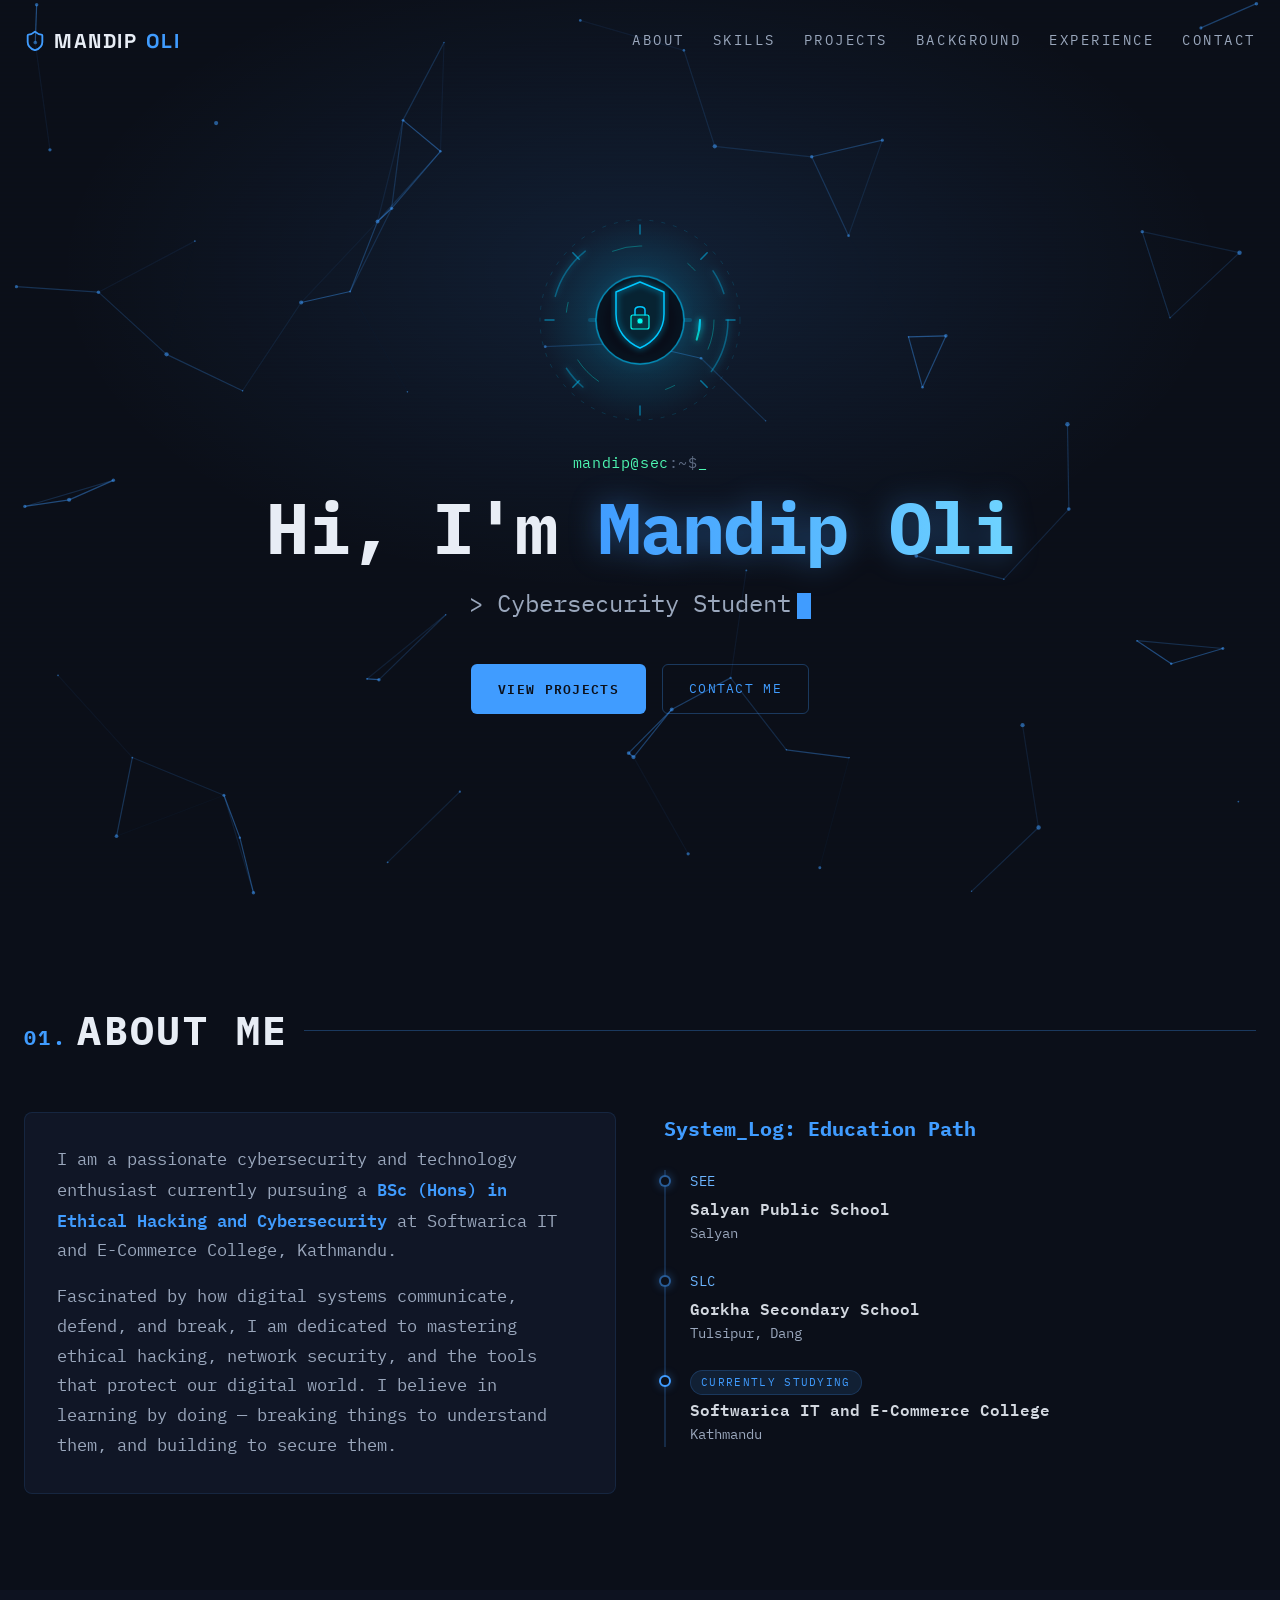
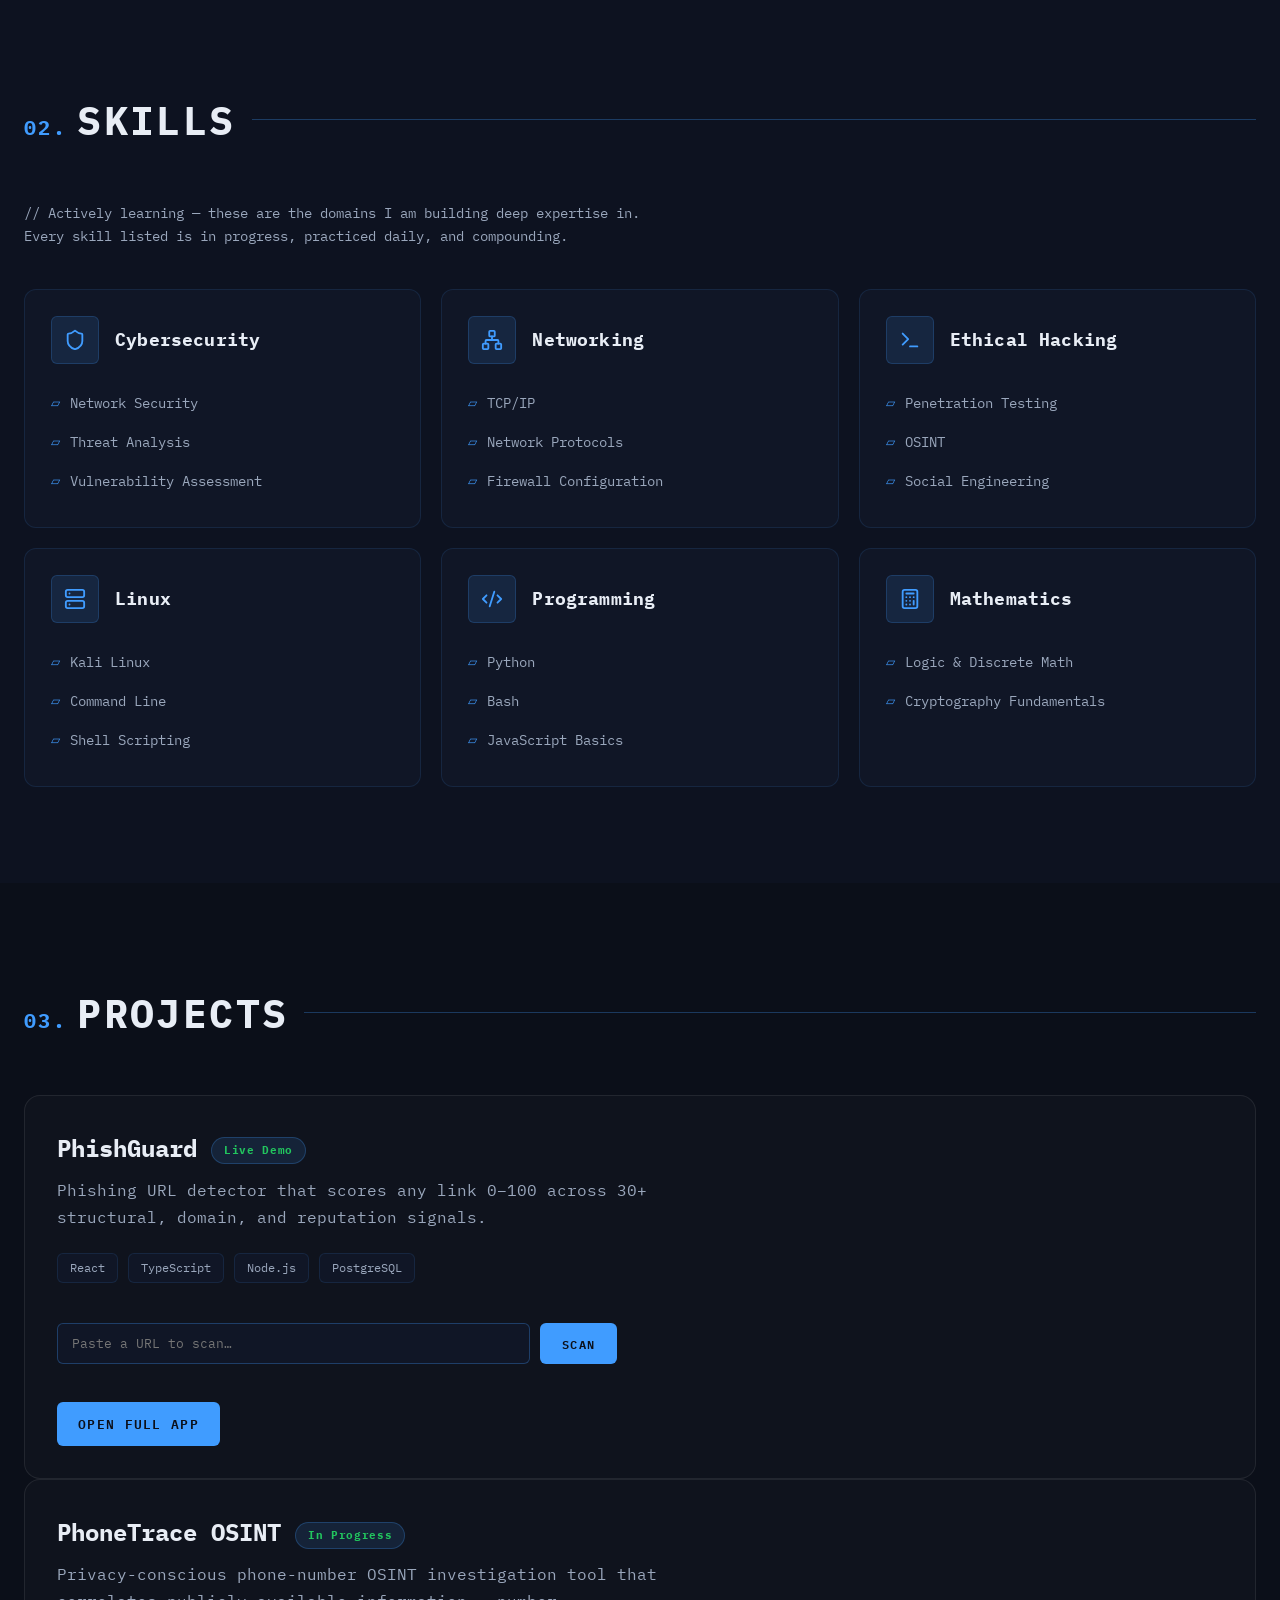
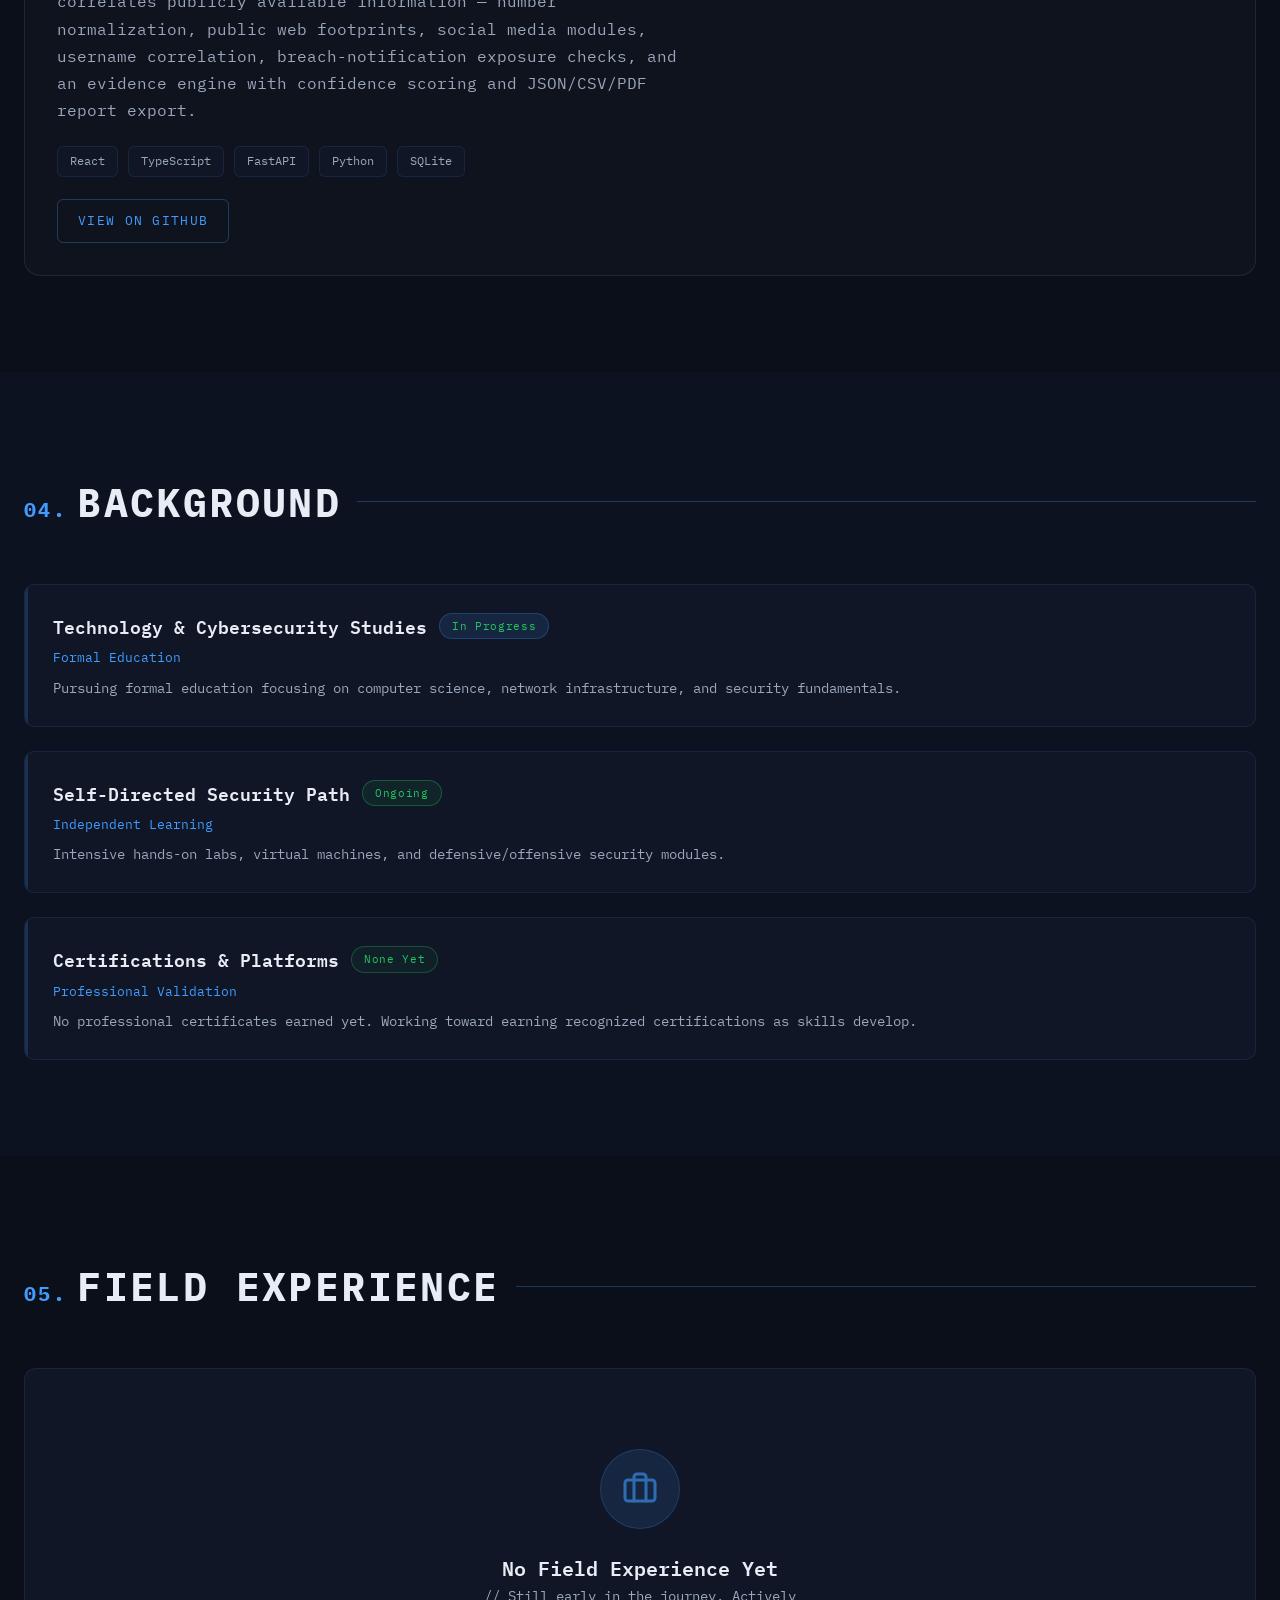
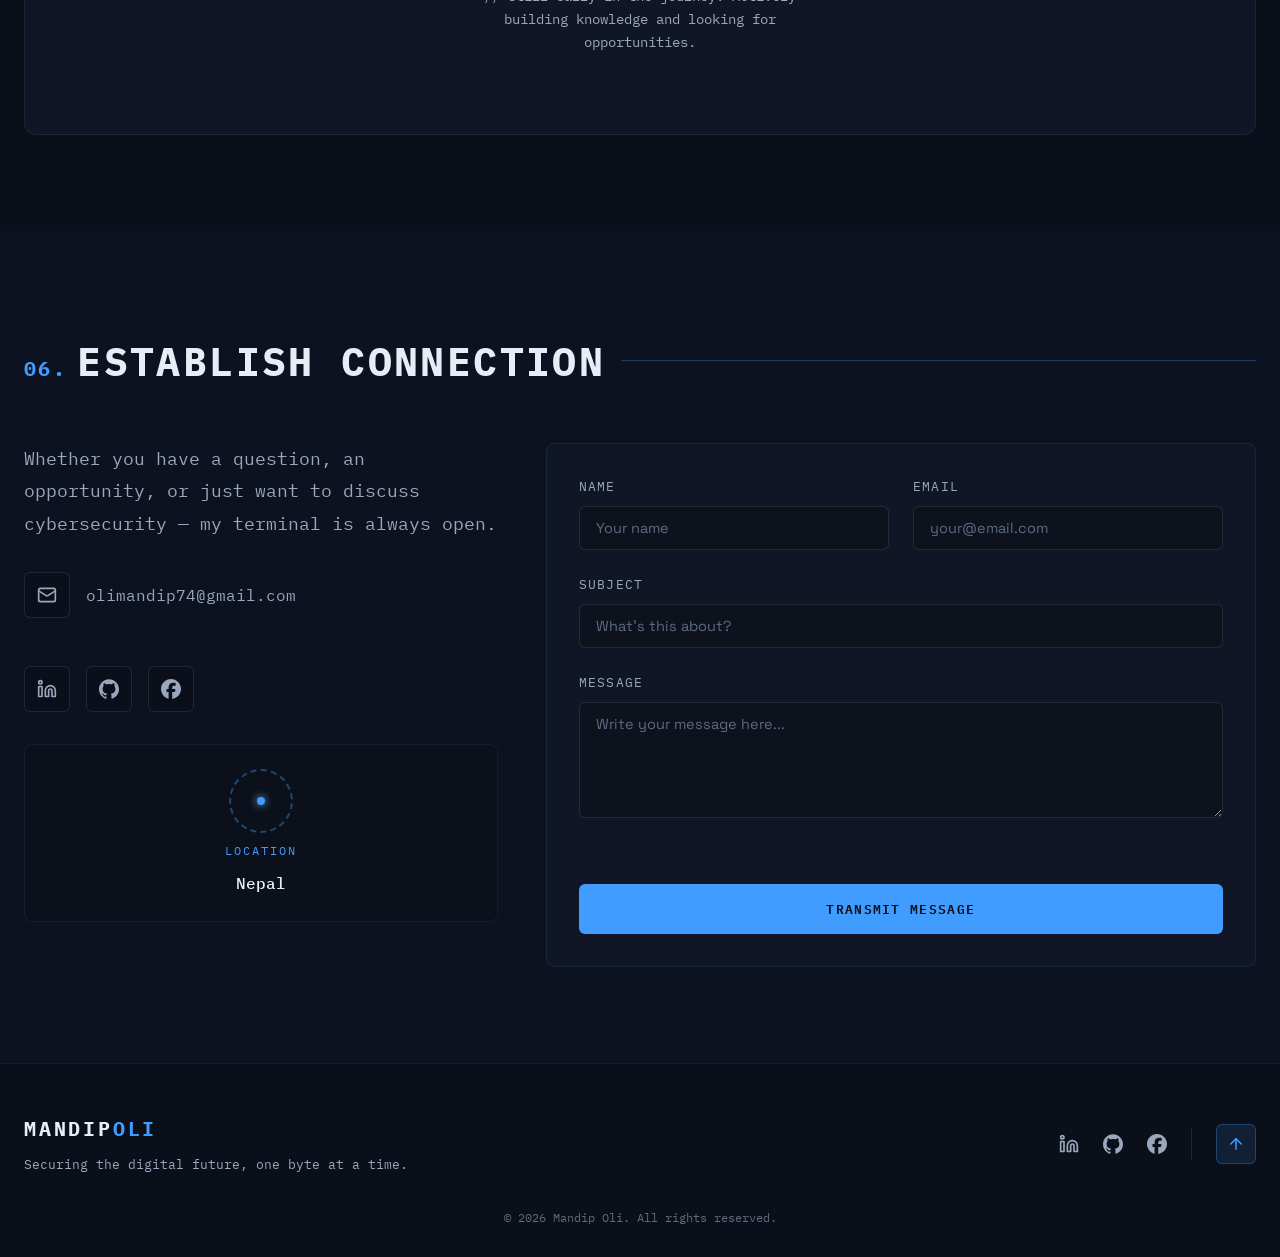
==== commit 90ef8c3e: "Add PhoneTrace OSINT project card to portfolio" ====
--- a/index.html
+++ b/index.html
@@ -237,6 +237,25 @@
           <a href="./phishing-detector/index.html" class="btn btn--primary btn--sm">Open full app</a>
         </div>
       </div>
+
+      <div class="project-card">
+        <div class="project-card-head">
+          <div>
+            <h3 class="project-name">PhoneTrace OSINT <span class="badge badge--progress">In Progress</span></h3>
+            <p class="project-desc">Privacy-conscious phone-number OSINT investigation tool that correlates publicly available information — number normalization, public web footprints, social media modules, username correlation, breach-notification exposure checks, and an evidence engine with confidence scoring and JSON/CSV/PDF report export.</p>
+          </div>
+        </div>
+        <div class="project-tech">
+          <span class="tech-tag">React</span>
+          <span class="tech-tag">TypeScript</span>
+          <span class="tech-tag">FastAPI</span>
+          <span class="tech-tag">Python</span>
+          <span class="tech-tag">SQLite</span>
+        </div>
+        <div class="project-links">
+          <a href="https://github.com/mandipolee/mandipolee" class="btn btn--outline btn--sm" target="_blank" rel="noopener">View on GitHub</a>
+        </div>
+      </div>
     </div>
   </section>
 
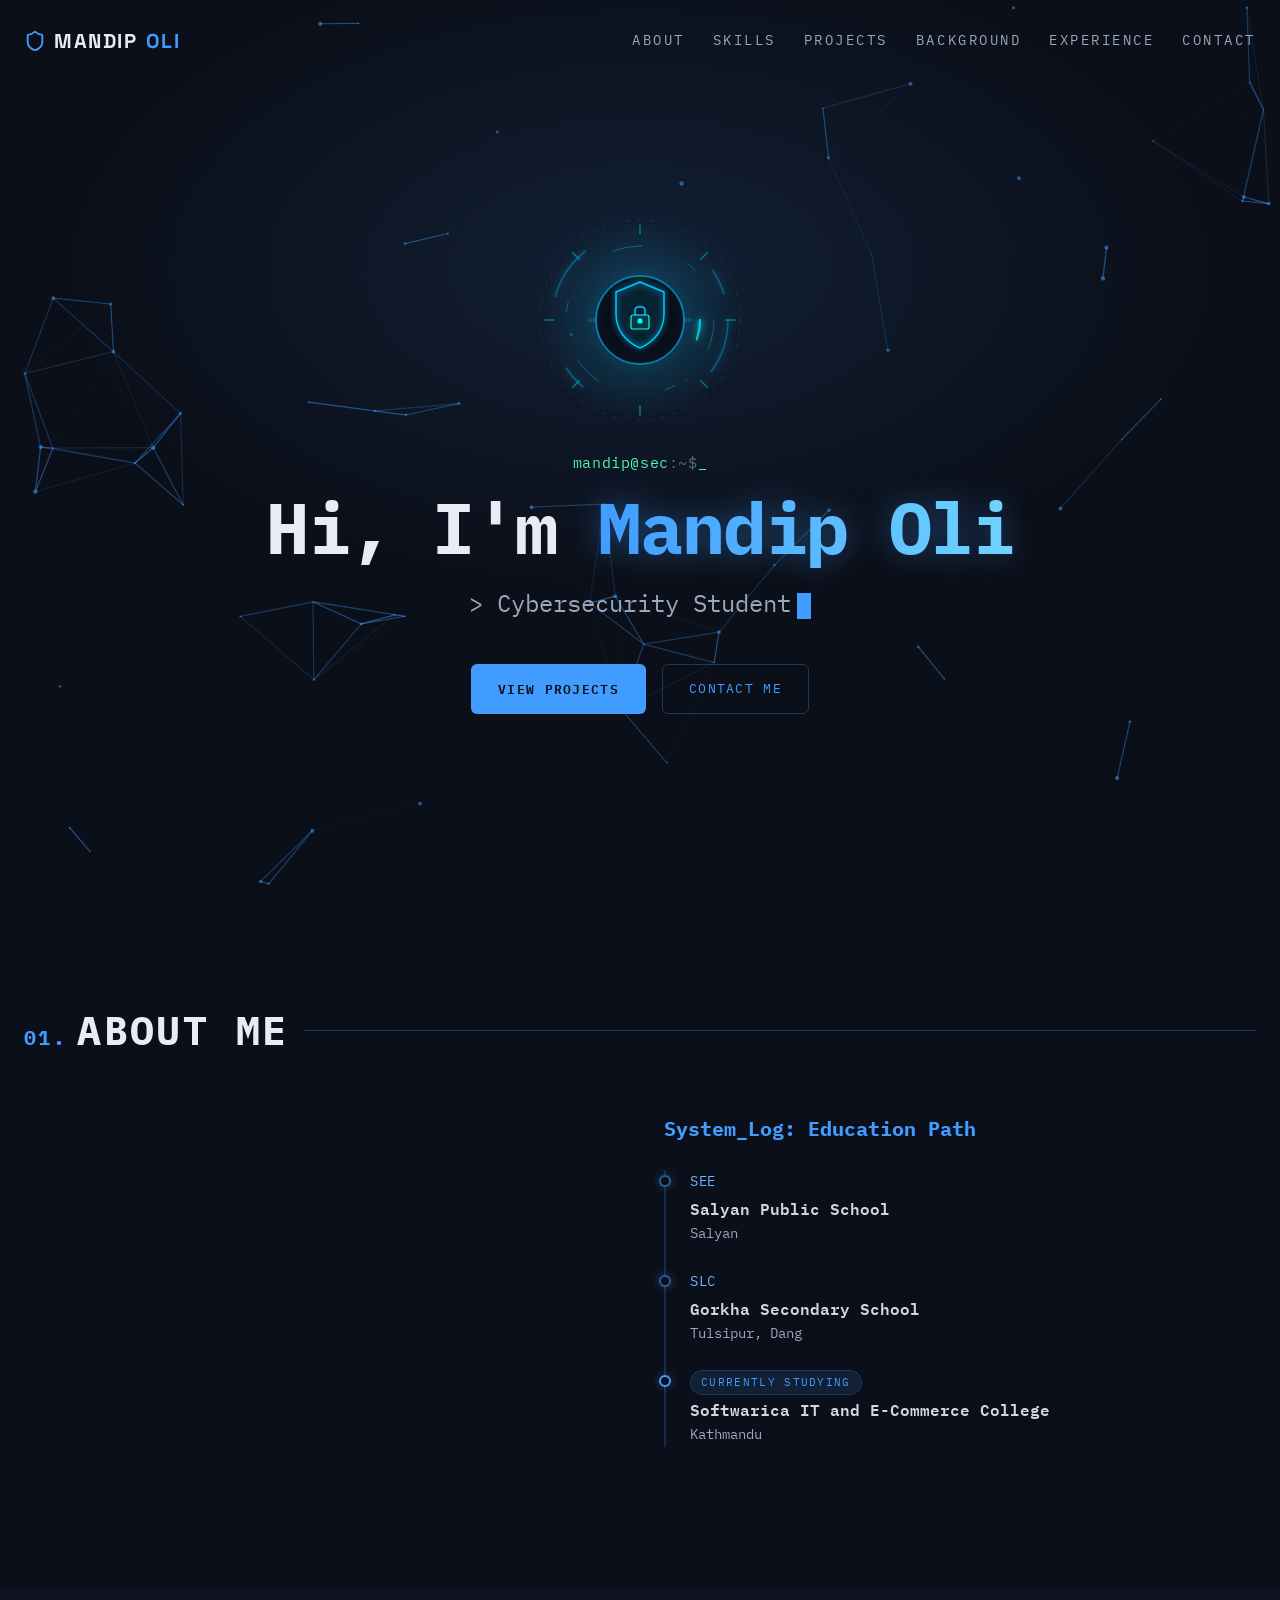
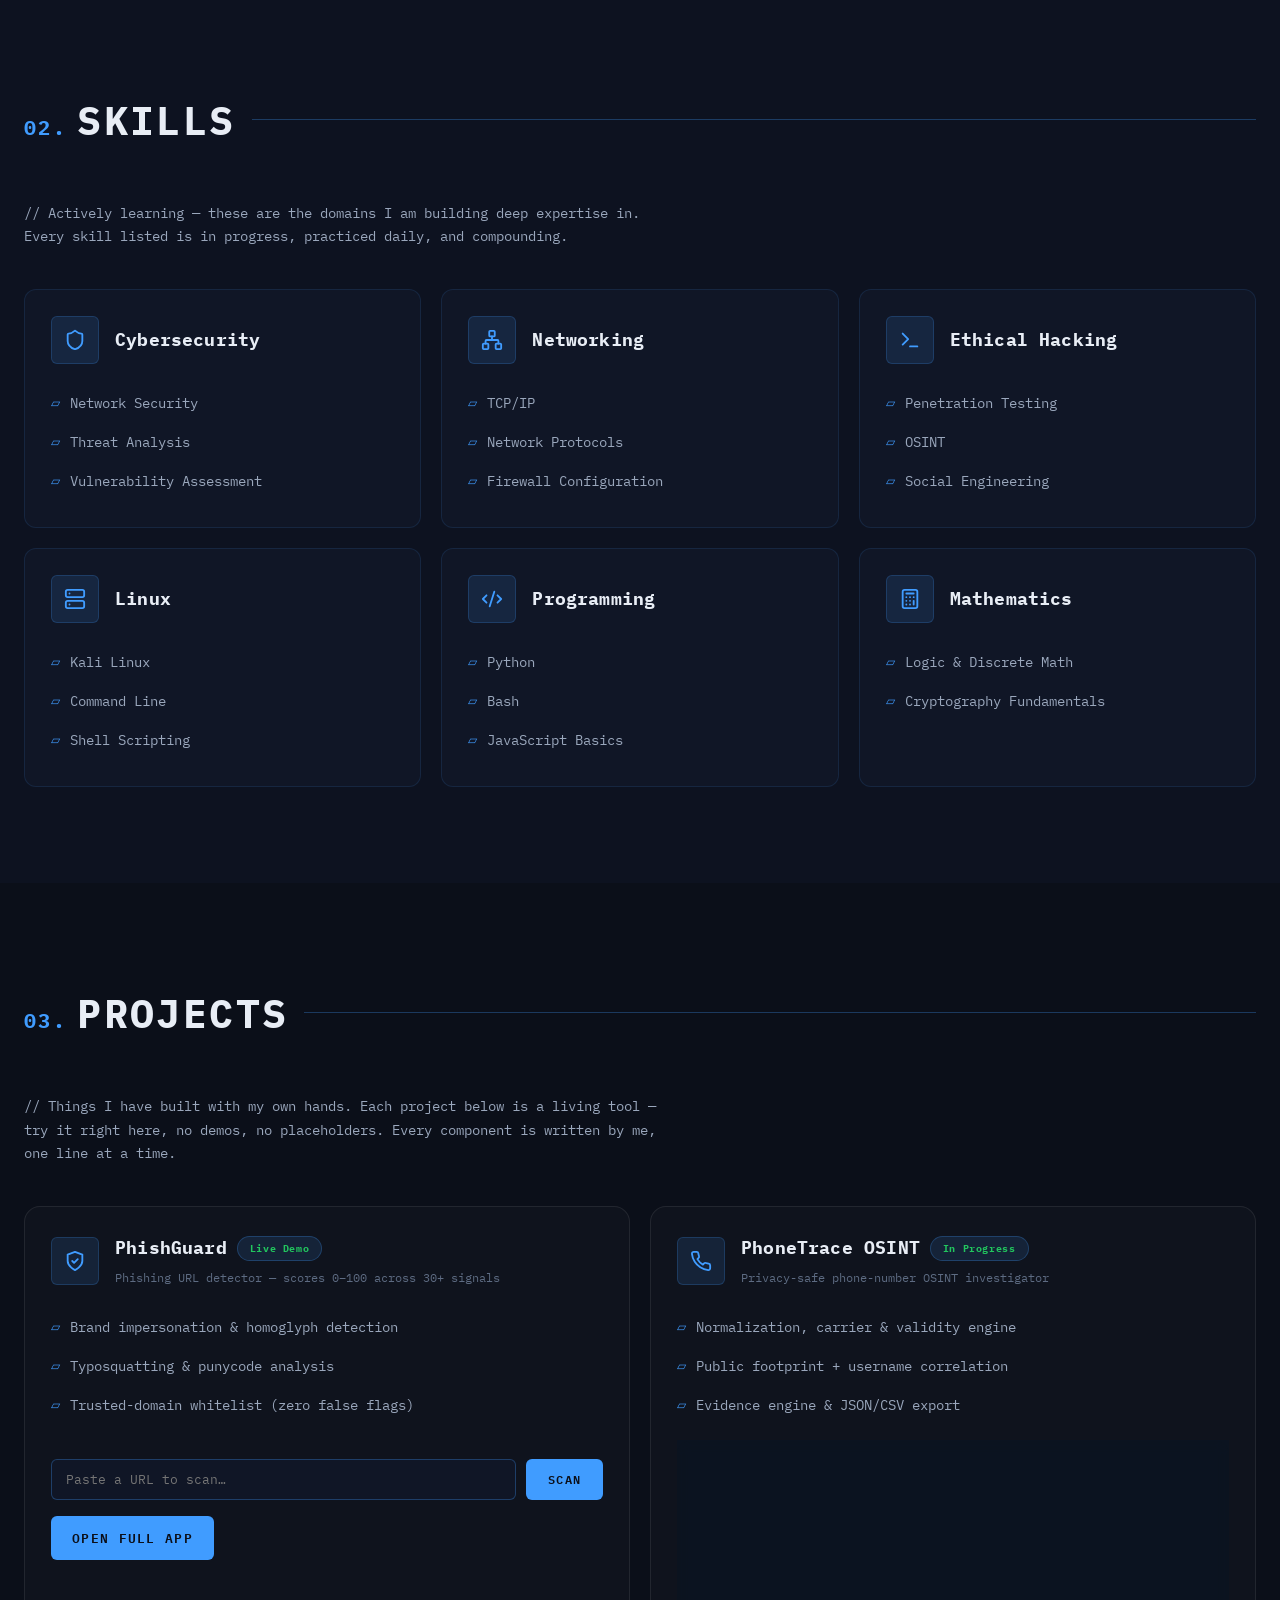
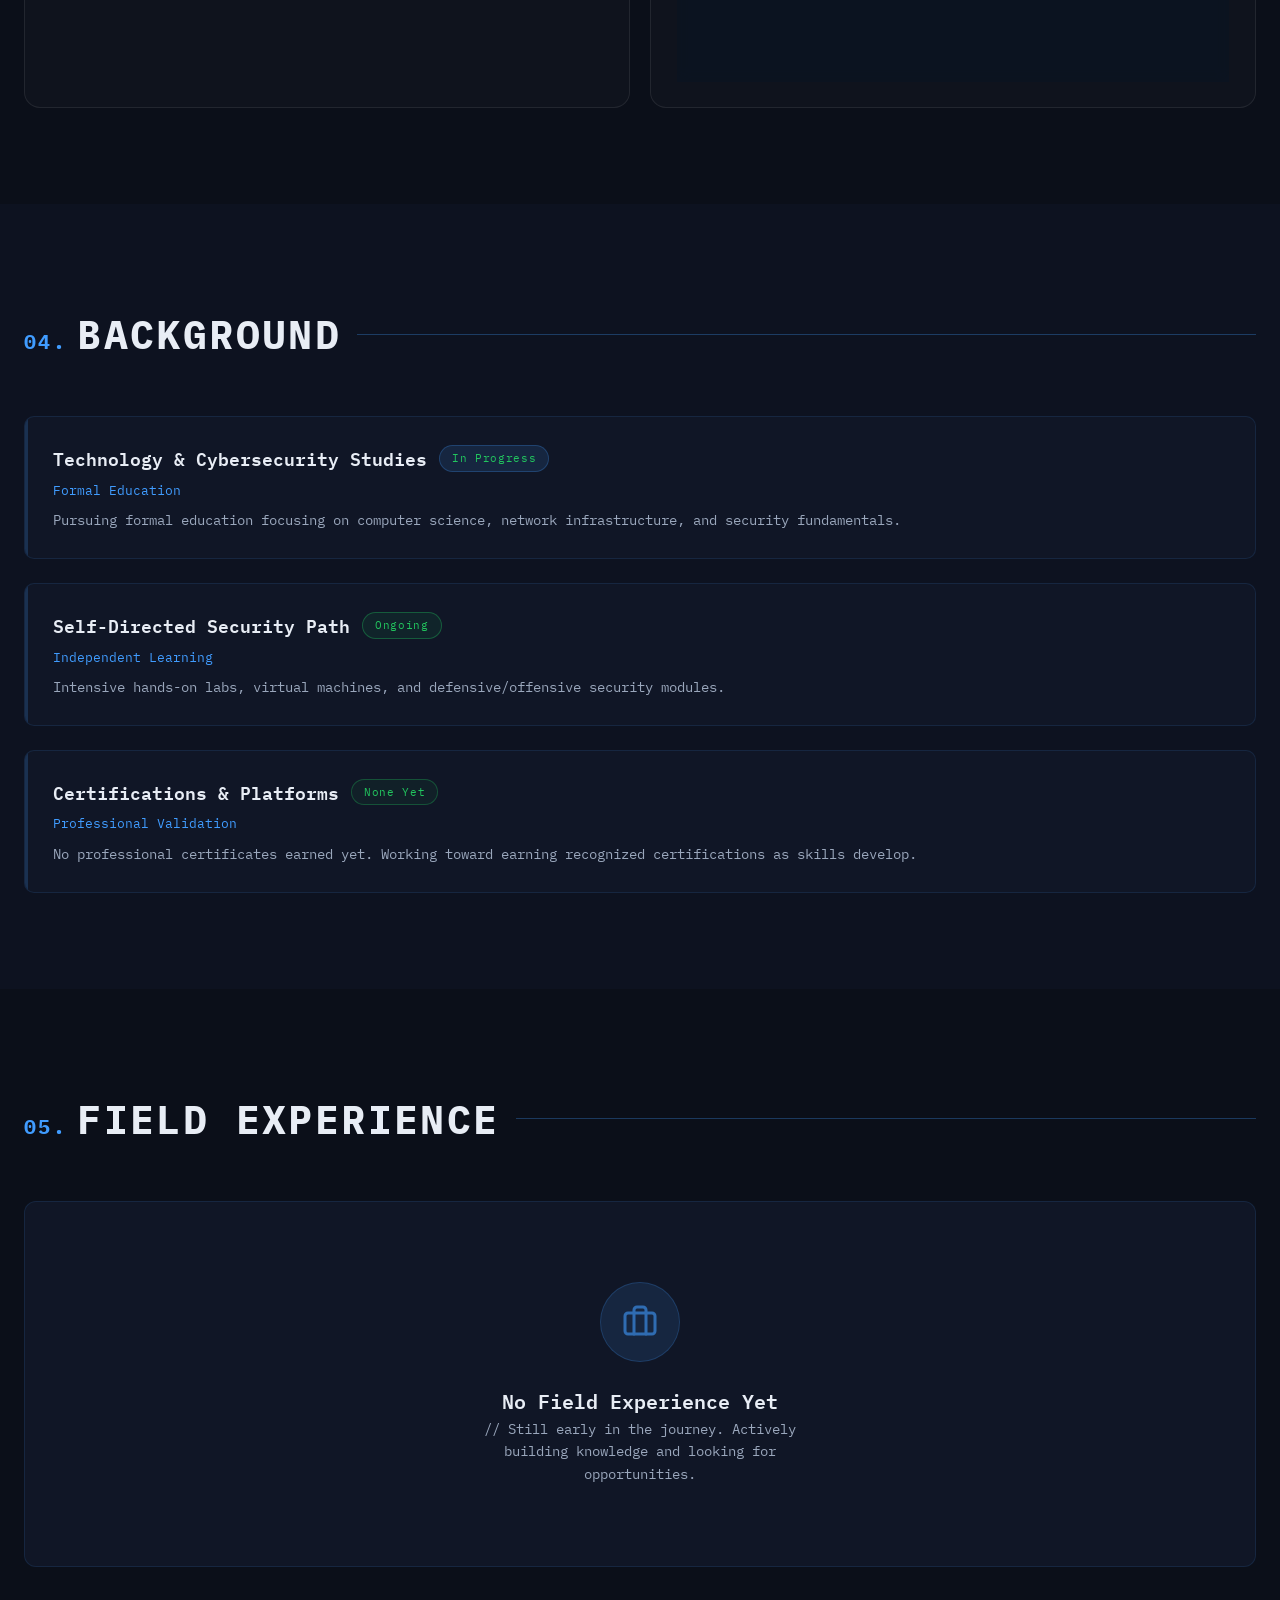
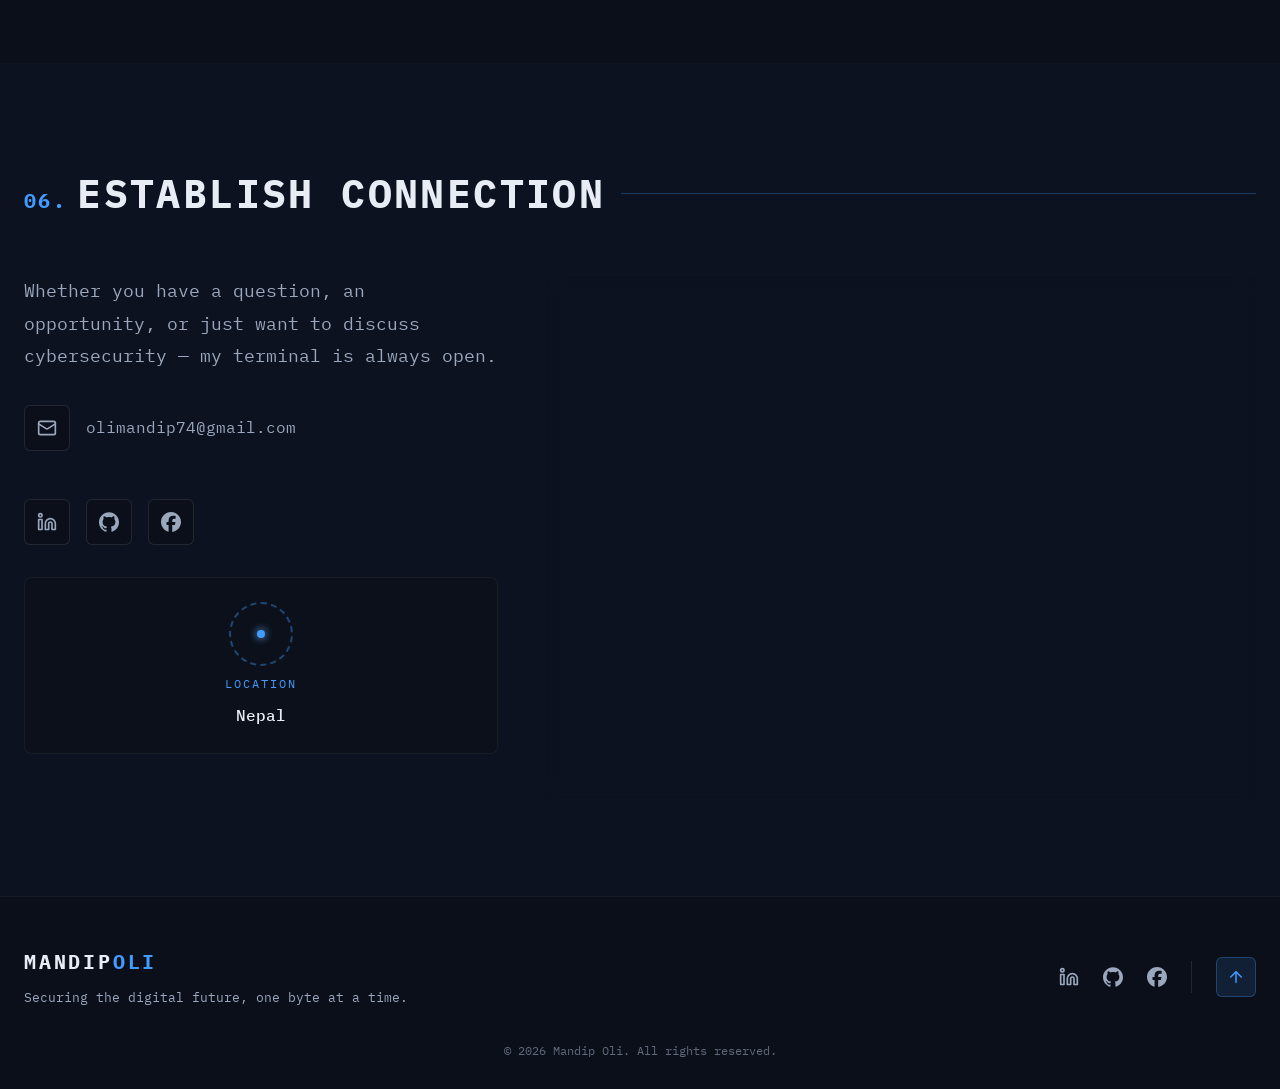
==== commit 7f0badfb: "Projects section: Skills-style grid layout; fix engine script loading paths" ====
--- a/index.html
+++ b/index.html
@@ -212,49 +212,63 @@
         <h2 class="section-title"><span class="num">03.</span>Projects</h2>
         <div class="head-line"></div>
       </header>
-      <div class="project-card">
-        <div class="project-card-head">
-          <div>
-            <h3 class="project-name">PhishGuard <span class="badge badge--live">Live Demo</span></h3>
-            <p class="project-desc">Phishing URL detector that scores any link 0–100 across 30+ structural, domain, and reputation signals.</p>
-          </div>
-        </div>
-        <div class="project-tech">
-          <span class="tech-tag">React</span>
-          <span class="tech-tag">TypeScript</span>
-          <span class="tech-tag">Node.js</span>
-          <span class="tech-tag">PostgreSQL</span>
-        </div>
-        <div class="full-scanner">
-          <div class="scan-bar">
-            <input type="text" id="demoScanInput" placeholder="Paste a URL to scan…" aria-label="URL to scan" />
-            <button type="button" id="demoScanBtn">SCAN</button>
-          </div>
-          <div id="demoScanResult"></div>
-          <div id="demoScanHistory" class="scan-history"></div>
-        </div>
-        <div class="project-links">
-          <a href="./phishing-detector/index.html" class="btn btn--primary btn--sm">Open full app</a>
-        </div>
-      </div>
-
-      <div class="project-card">
-        <div class="project-card-head">
-          <div>
-            <h3 class="project-name">PhoneTrace OSINT <span class="badge badge--progress">In Progress</span></h3>
-            <p class="project-desc">Privacy-conscious phone-number OSINT investigation tool that correlates publicly available information — number normalization, public web footprints, social media modules, username correlation, breach-notification exposure checks, and an evidence engine with confidence scoring and JSON/CSV/PDF report export.</p>
-          </div>
-        </div>
-        <div class="project-tech">
-          <span class="tech-tag">React</span>
-          <span class="tech-tag">TypeScript</span>
-          <span class="tech-tag">FastAPI</span>
-          <span class="tech-tag">Python</span>
-          <span class="tech-tag">SQLite</span>
-        </div>
-        <div class="project-links">
-          <a href="https://github.com/mandipolee/mandipolee" class="btn btn--outline btn--sm" target="_blank" rel="noopener">View on GitHub</a>
-        </div>
+      <p class="section-lead">// Things I have built with my own hands. Each project below is a living tool — try it right here, no demos, no placeholders. Every component is written by me, one line at a time.</p>
+
+      <div class="project-grid">
+        <!-- PhishGuard -->
+        <article class="project-card ref-card group">
+          <div class="ref-card-head">
+            <span class="ref-icon"><svg viewBox="0 0 24 24" fill="none" stroke="currentColor" stroke-width="2" stroke-linecap="round" stroke-linejoin="round" aria-hidden="true"><path d="M12 22s8-4 8-10V5l-8-3-8 3v7c0 6 8 10 8 10"/><path d="m9 12 2 2 4-4"/></svg></span>
+            <div>
+              <h3 class="project-name" style="font-size:18px;">PhishGuard <span class="badge badge--live" style="font-size:10px;vertical-align:middle;">Live Demo</span></h3>
+              <p class="skill-tag">Phishing URL detector — scores 0–100 across 30+ signals</p>
+            </div>
+          </div>
+          <ul class="ref-skills">
+            <li><span class="tri">&#9649;</span>Brand impersonation &amp; homoglyph detection</li>
+            <li><span class="tri">&#9649;</span>Typosquatting &amp; punycode analysis</li>
+            <li><span class="tri">&#9649;</span>Trusted-domain whitelist (zero false flags)</li>
+          </ul>
+          <div class="full-scanner">
+            <div class="scan-bar">
+              <input type="text" id="demoScanInput" placeholder="Paste a URL to scan…" aria-label="URL to scan" />
+              <button type="button" id="demoScanBtn">SCAN</button>
+            </div>
+            <div id="demoScanResult"></div>
+            <div id="demoScanHistory" class="scan-history"></div>
+            <a href="/phishing-detector/index.html" class="btn btn--primary btn--sm">Open full app</a>
+          </div>
+        </article>
+
+        <!-- PhoneTrace OSINT -->
+        <article class="project-card ref-card group">
+          <div class="ref-card-head">
+            <span class="ref-icon"><svg viewBox="0 0 24 24" fill="none" stroke="currentColor" stroke-width="2" stroke-linecap="round" stroke-linejoin="round" aria-hidden="true"><path d="M22 16.92v3a2 2 0 0 1-2.18 2 19.79 19.79 0 0 1-8.63-3.07 19.5 19.5 0 0 1-6-6 19.79 19.79 0 0 1-3.07-8.67A2 2 0 0 1 4.11 2h3a2 2 0 0 1 2 1.72c.127.96.361 1.903.7 2.81a2 2 0 0 1-.45 2.11L8.09 9.91a16 16 0 0 0 6 6l1.27-1.27a2 2 0 0 1 2.11-.45c.907.339 1.85.573 2.81.7A2 2 0 0 1 22 16.92z"/></svg></span>
+            <div>
+              <h3 class="project-name" style="font-size:18px;">PhoneTrace OSINT <span class="badge badge--progress" style="font-size:10px;vertical-align:middle;">In Progress</span></h3>
+              <p class="skill-tag">Privacy-safe phone-number OSINT investigator</p>
+            </div>
+          </div>
+          <ul class="ref-skills">
+            <li><span class="tri">&#9649;</span>Normalization, carrier &amp; validity engine</li>
+            <li><span class="tri">&#9649;</span>Public footprint + username correlation</li>
+            <li><span class="tri">&#9649;</span>Evidence engine &amp; JSON/CSV export</li>
+          </ul>
+          <!-- PhoneTrace live investigator -->
+          <div class="osint-investigator">
+            <div class="pt-bar">
+              <input type="text" id="ptNumberInput" placeholder="Enter phone number… e.g. +9779841234567" aria-label="Phone number to investigate" />
+              <input type="text" id="ptUsernameInput" placeholder="Username (optional)" aria-label="Username for correlation" />
+              <button type="button" id="ptScanBtn">INVESTIGATE</button>
+            </div>
+            <div id="ptResult"></div>
+            <div id="ptHistory" class="scan-history"></div>
+            <p class="pt-disclaimer">// OSINT correlation scores — NOT proof of identity. Verify manually via the links.</p>
+            <div class="project-links">
+              <a href="https://github.com/mandipolee/mandipolee" class="btn btn--outline btn--sm" target="_blank" rel="noopener">View on GitHub</a>
+            </div>
+          </div>
+        </article>
       </div>
     </div>
   </section>
@@ -411,7 +425,8 @@
     <p class="footer-copy mono">© 2026 Mandip Oli. All rights reserved.</p>
   </footer>
 
-  <script src="./phishing-detector/engine.js"></script>
-  <script src="script.js"></script>
+  <script src="/phishing-detector/engine.js"></script>
+  <script src="/phonetrace/engine.js"></script>
+  <script src="script.js?v=2"></script>
 </body>
 </html>
--- a/style.css
+++ b/style.css
@@ -616,3 +616,96 @@
   .scan-bar button { padding: 12px; }
   .result-head { flex-direction: column; align-items: flex-start; gap: 12px; }
 }
+
+/* ============================================================
+   PhoneTrace OSINT — investigator styles (blue theme)
+   ============================================================ */
+.osint-investigator {
+  margin-top: 18px;
+  border: 1px solid var(--line);
+  border-radius: 12px;
+  background: rgba(10, 20, 36, 0.55);
+  padding: 18px;
+  backdrop-filter: blur(6px);
+}
+.pt-bar { display: flex; flex-wrap: wrap; gap: 10px; align-items: stretch; }
+.pt-bar input {
+  flex: 1 1 220px; min-width: 0; padding: 12px 14px;
+  font-family: var(--font-mono); font-size: 13.5px; color: var(--text);
+  background: rgba(6, 12, 24, 0.7); border: 1px solid var(--line-strong);
+  border-radius: 8px; outline: none; transition: border-color var(--t), box-shadow var(--t);
+}
+.pt-bar input:focus { border-color: var(--accent); box-shadow: 0 0 0 3px var(--accent-glow), 0 0 14px rgba(64, 156, 255, 0.15); }
+.pt-bar button {
+  padding: 12px 22px; font-family: var(--font-mono); font-size: 13px;
+  font-weight: 700; letter-spacing: 0.06em; color: #061224;
+  background: var(--accent); border: 1px solid var(--accent); border-radius: 8px;
+  cursor: pointer; transition: background var(--t), box-shadow var(--t), transform var(--t);
+}
+.pt-bar button:hover { background: #5fb0ff; box-shadow: 0 0 22px var(--accent-glow); transform: translateY(-2px); }
+.pt-bar button:active { transform: translateY(0); }
+.pt-result { margin-top: 16px; border: 1px solid var(--line-strong); border-radius: 10px; background: rgba(6, 12, 24, 0.7); overflow: hidden; }
+.pt-result-head { display: flex; align-items: center; gap: 16px; padding: 14px 16px; border-bottom: 1px solid var(--line); flex-wrap: wrap; }
+.pt-score { font-family: var(--font-mono); font-size: 30px; font-weight: 800; line-height: 1; }
+.pt-score-sub { font-family: var(--font-mono); font-size: 11px; opacity: 0.6; margin-top: 3px; }
+.pt-tier { font-family: var(--font-mono); font-weight: 700; font-size: 14px; letter-spacing: 0.04em; }
+.pt-inv-id { font-family: var(--font-mono); font-size: 11.5px; opacity: 0.55; margin-top: 3px; }
+.pt-overview { display: grid; grid-template-columns: repeat(auto-fill, minmax(165px, 1fr)); gap: 10px; padding: 14px 16px; border-bottom: 1px solid var(--line); }
+.pt-ov-item { padding: 10px 12px; border: 1px solid var(--line); border-radius: 8px; background: rgba(64, 156, 255, 0.04); }
+.pt-ov-label { font-family: var(--font-mono); font-size: 10px; text-transform: uppercase; letter-spacing: 0.1em; opacity: 0.55; margin-bottom: 4px; }
+.pt-ov-value { font-family: var(--font-mono); font-size: 13px; font-weight: 600; word-break: break-all; }
+.pt-valid-yes { color: #22c55e; }
+.pt-valid-no { color: #ef4444; }
+.pt-block { padding: 14px 16px; border-bottom: 1px solid var(--line); }
+.pt-block-title { font-family: var(--font-mono); font-size: 11px; text-transform: uppercase; letter-spacing: 0.12em; opacity: 0.6; margin-bottom: 10px; }
+.pt-platform-grid { display: grid; grid-template-columns: repeat(auto-fill, minmax(150px, 1fr)); gap: 8px; }
+.pt-platform {
+  display: flex; flex-direction: column; gap: 4px; padding: 10px 12px;
+  border: 1px solid var(--line); border-radius: 8px; background: rgba(6, 12, 24, 0.5);
+  transition: border-color var(--t), box-shadow var(--t);
+}
+.pt-platform:hover { border-color: var(--accent); box-shadow: 0 0 14px rgba(64, 156, 255, 0.12); }
+.pt-platform-name { font-family: var(--font-mono); font-size: 12.5px; font-weight: 700; }
+.pt-badge { display: inline-block; font-family: var(--font-mono); font-size: 10px; font-weight: 700; letter-spacing: 0.06em; padding: 2px 8px; border-radius: 999px; width: fit-content; }
+.pt-strong { color: #22c55e; border: 1px solid rgba(34, 197, 94, 0.35); background: rgba(34, 197, 94, 0.08); }
+.pt-possible { color: #f59e0b; border: 1px solid rgba(245, 158, 11, 0.35); background: rgba(245, 158, 11, 0.08); }
+.pt-low { color: #ef4444; border: 1px solid rgba(239, 68, 68, 0.35); background: rgba(239, 68, 68, 0.08); }
+.pt-none { color: #8892a8; border: 1px solid rgba(136, 146, 168, 0.3); background: rgba(136, 146, 168, 0.06); }
+.pt-evidence-row {
+  display: flex; flex-direction: column; gap: 3px; padding: 10px 12px; margin-bottom: 8px;
+  border: 1px solid var(--line); border-left: 3px solid var(--accent); border-radius: 8px;
+  background: rgba(6, 12, 24, 0.5); transition: border-color var(--t), box-shadow var(--t);
+}
+.pt-evidence-row:hover { border-color: rgba(64, 156, 255, 0.5); box-shadow: 0 0 14px rgba(64, 156, 255, 0.1); }
+.pt-ev-head { display: flex; justify-content: space-between; align-items: center; gap: 8px; flex-wrap: wrap; }
+.pt-ev-source { font-family: var(--font-mono); font-size: 12px; font-weight: 700; }
+.pt-ev-meta { font-family: var(--font-mono); font-size: 10.5px; opacity: 0.55; }
+.pt-ev-notes { font-family: var(--font-mono); font-size: 12px; line-height: 1.55; opacity: 0.85; }
+.pt-ev-link { font-family: var(--font-mono); font-size: 11.5px; color: var(--accent); text-decoration: none; margin-top: 3px; word-break: break-all; }
+.pt-ev-link:hover { text-decoration: underline; }
+.pt-actions { display: flex; gap: 10px; flex-wrap: wrap; padding: 14px 16px; }
+.pt-btn-sm {
+  padding: 8px 14px; font-family: var(--font-mono); font-size: 11.5px; font-weight: 700; letter-spacing: 0.05em;
+  border: 1px solid var(--line-strong); border-radius: 8px; background: transparent; color: var(--accent);
+  cursor: pointer; transition: all var(--t);
+}
+.pt-btn-sm:hover { border-color: var(--accent); background: var(--accent-dim); box-shadow: 0 0 16px var(--accent-glow); transform: translateY(-1px); }
+.pt-disclaimer { margin-top: 12px; font-family: var(--font-mono); font-size: 11px; line-height: 1.6; opacity: 0.55; padding: 0 4px; }
+
+/* ============================================================
+   PROJECTS GRID (skills-style creative layout)
+   ============================================================ */
+.project-grid { display: grid; grid-template-columns: repeat(2, 1fr); gap: 20px; }
+.project-grid .project-card { padding: 26px; gap: 16px; }
+.project-grid .project-card .project-name { margin-bottom: 4px; }
+.project-grid .ref-card-head { margin-bottom: 4px; }
+.project-grid .ref-card-head > .ref-icon svg { width: 24px; height: 24px; }
+.project-grid .ref-card-head h3 { display: flex; align-items: center; gap: 10px; flex-wrap: wrap; }
+.project-grid .osint-investigator { margin-top: 0; }
+.project-grid .project-links { margin-top: 12px; display: flex; flex-wrap: wrap; }
+@media (max-width: 1024px) {
+  .project-grid { grid-template-columns: repeat(2, 1fr); }
+}
+@media (max-width: 860px) {
+  .project-grid { grid-template-columns: 1fr; }
+}
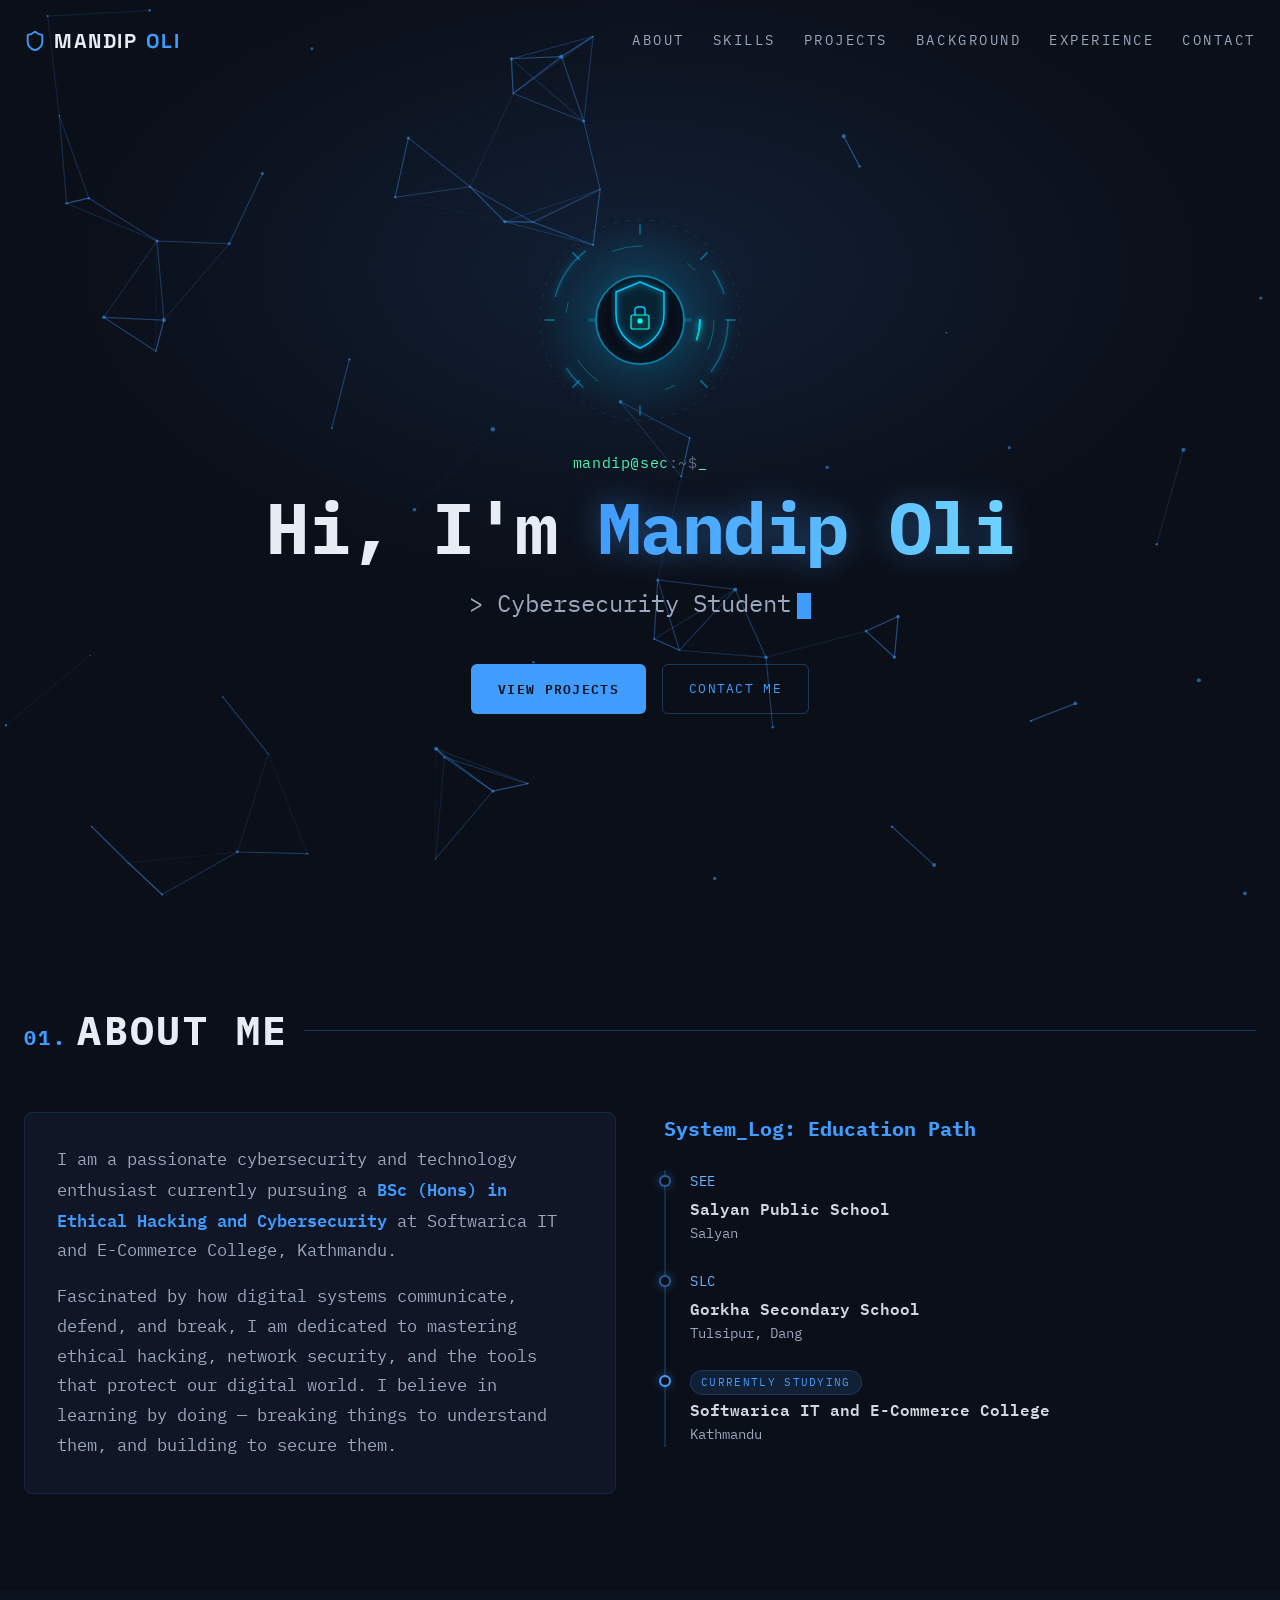
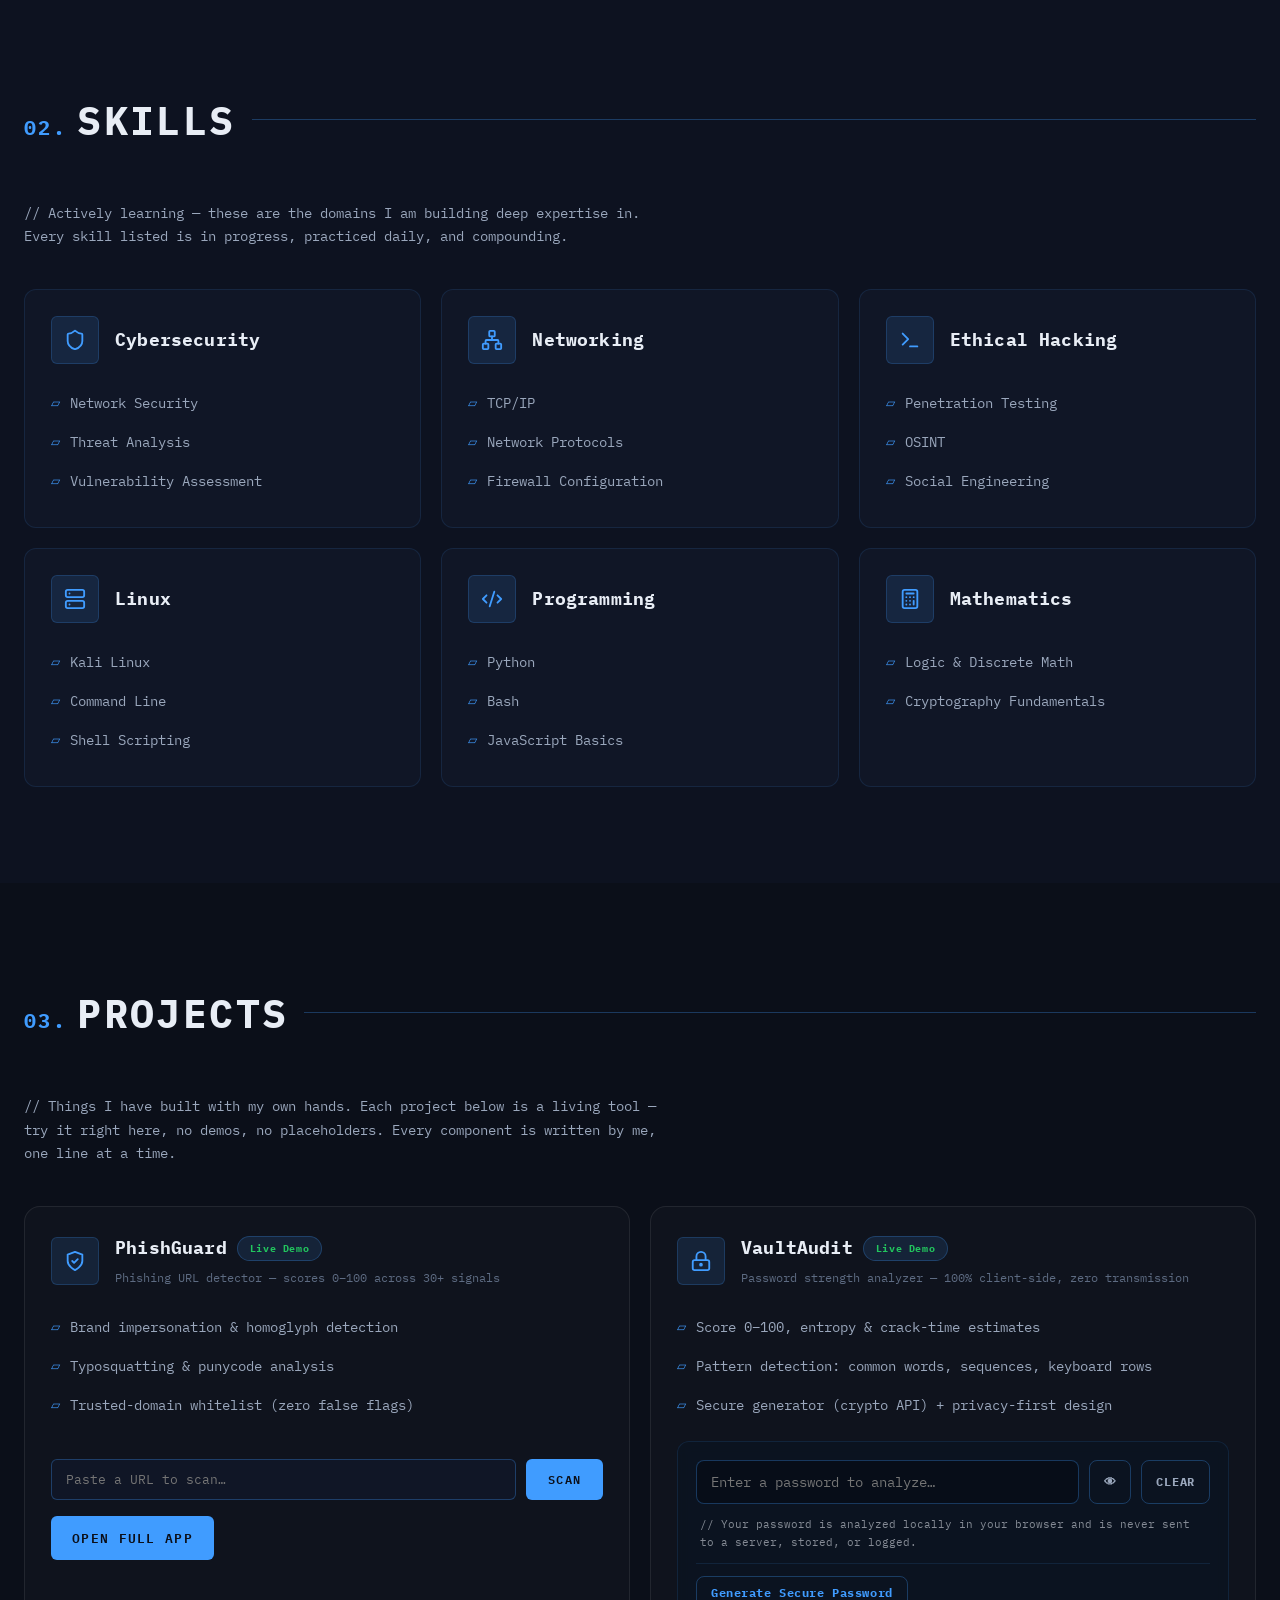
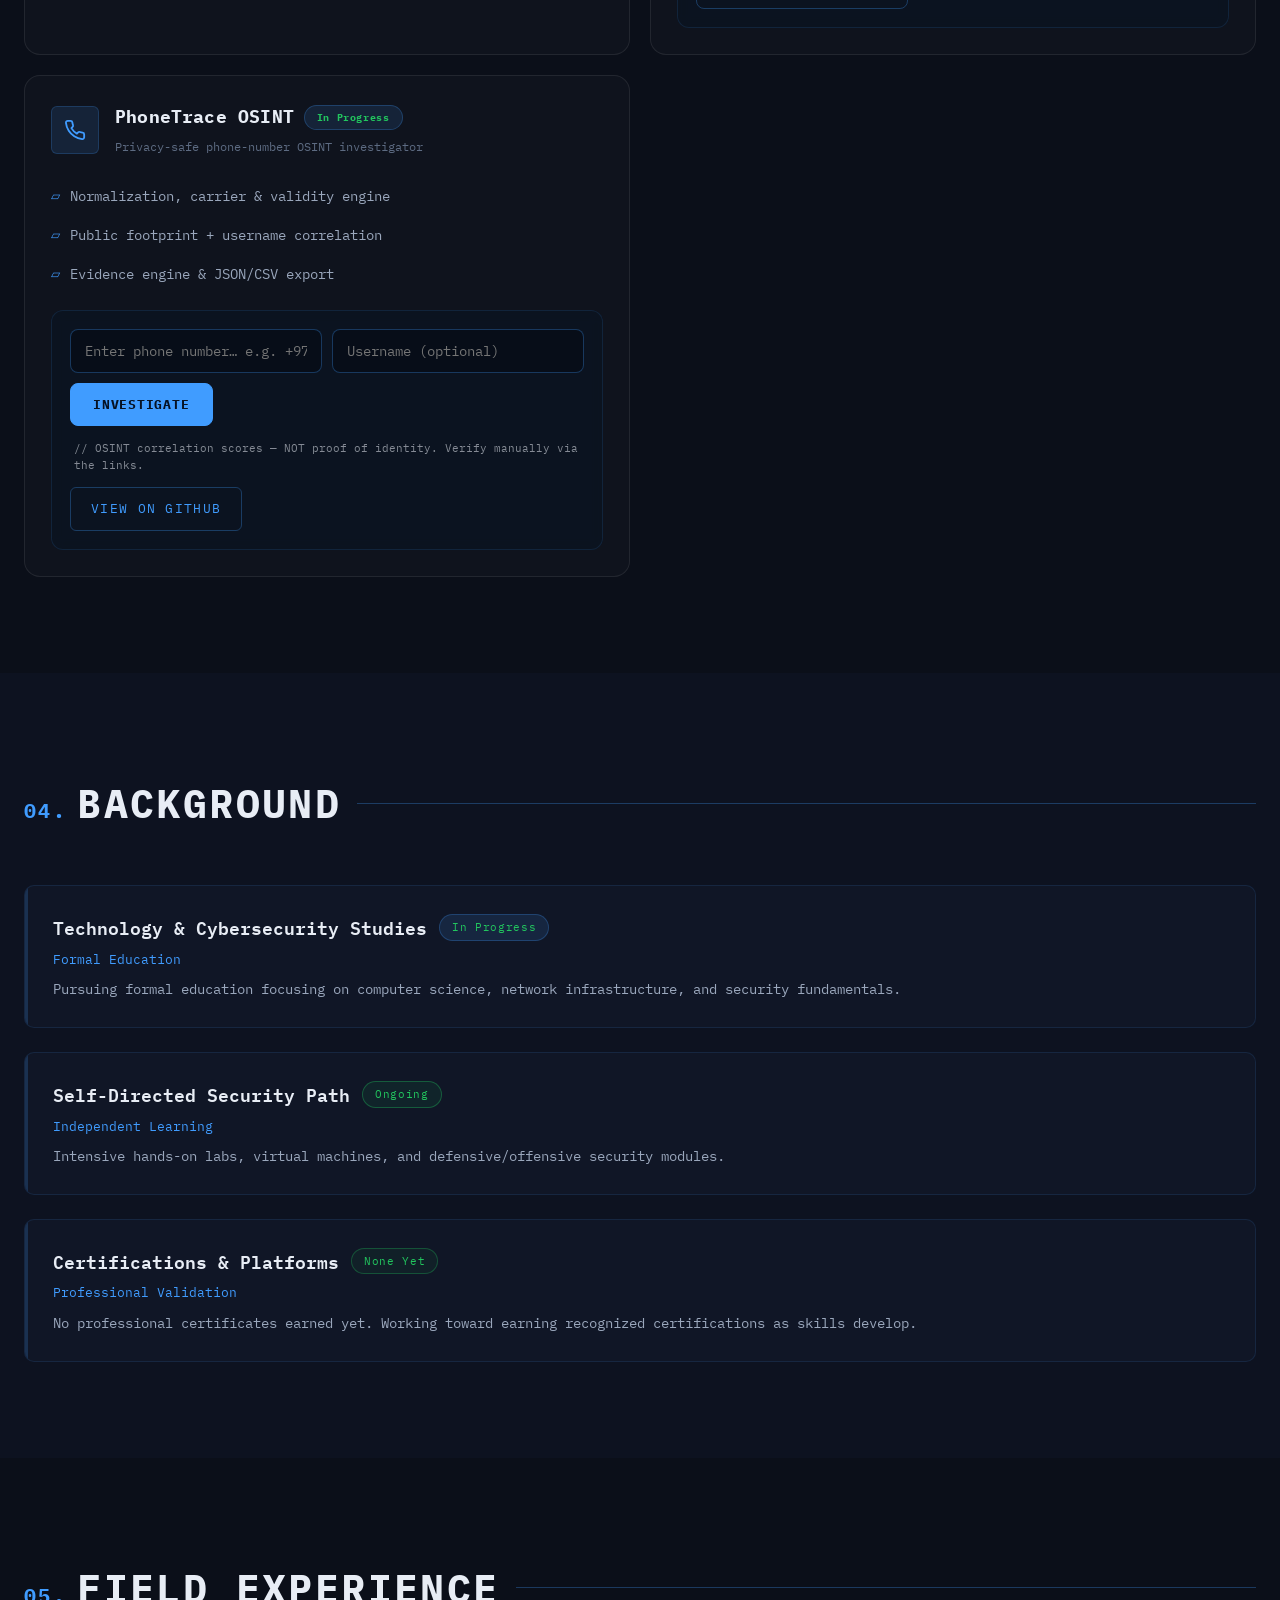
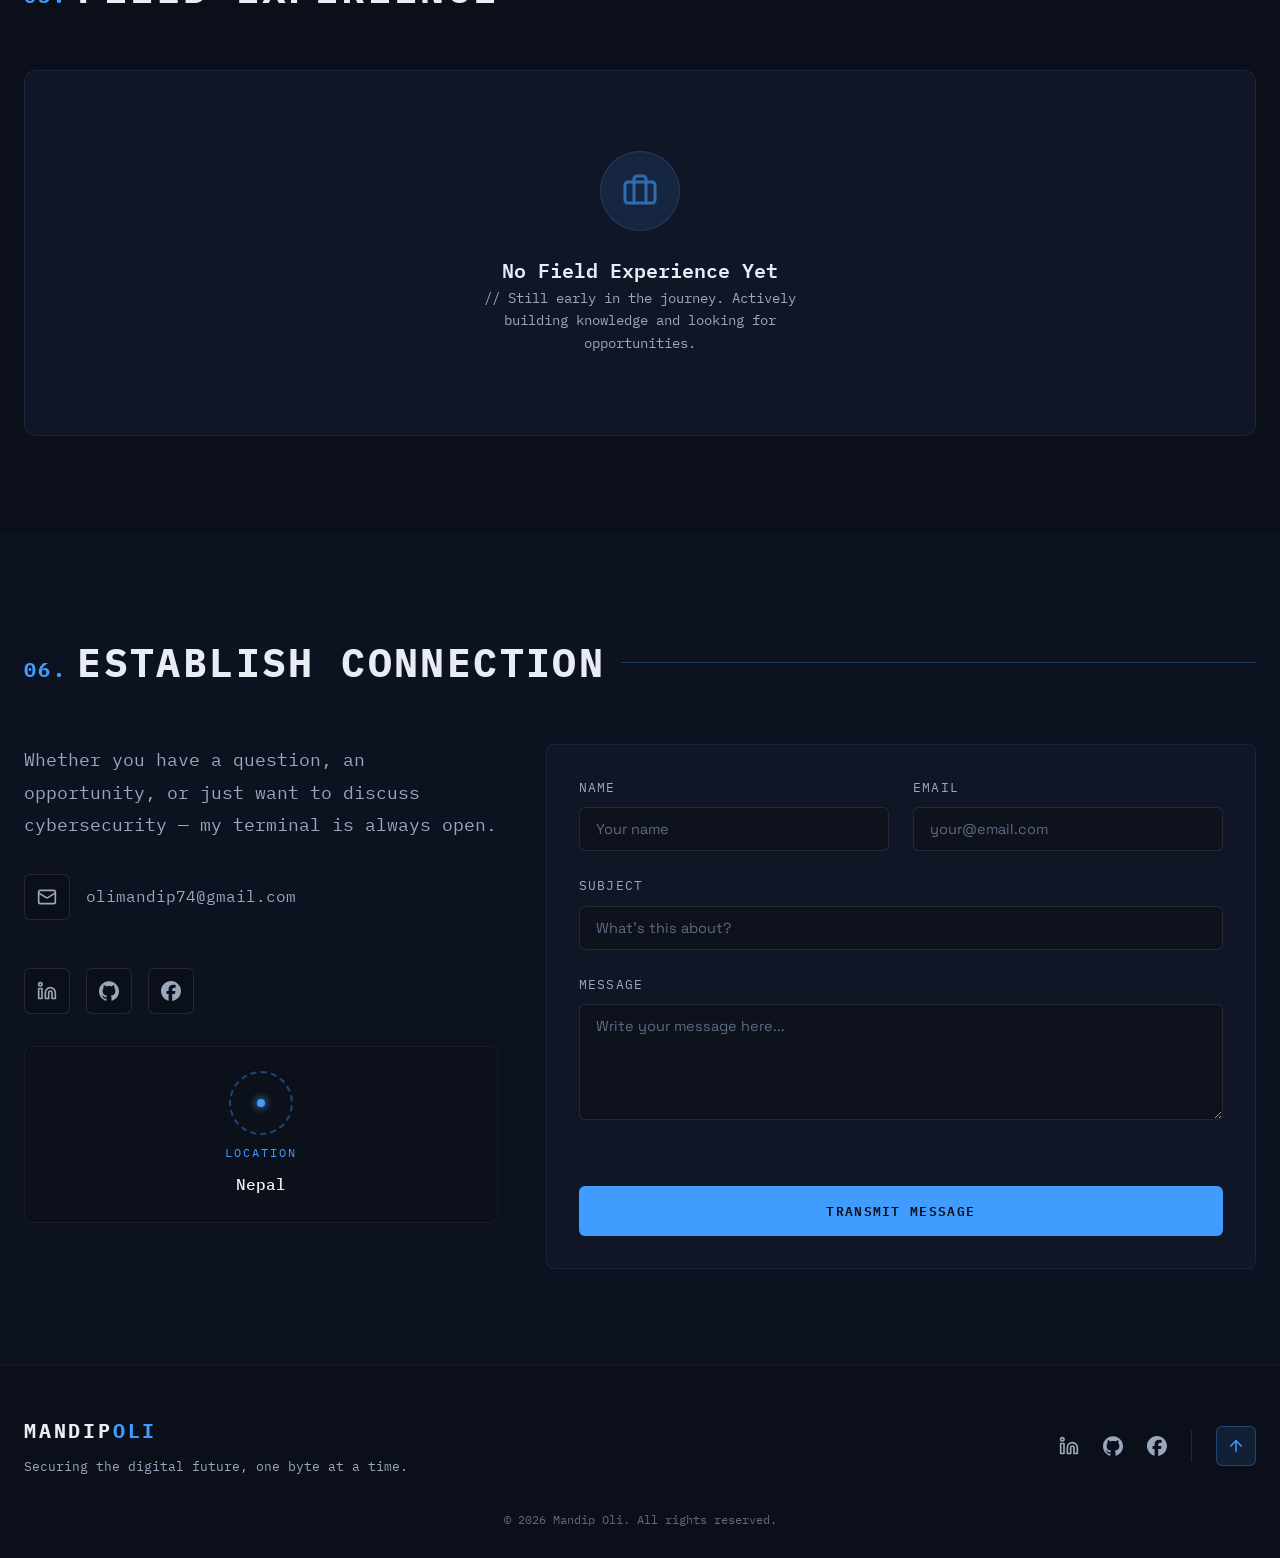
==== commit 43862b57: "Add VaultAudit password strength analyzer to Projects section" ====
--- a/index.html
+++ b/index.html
@@ -240,6 +240,36 @@
           </div>
         </article>
 
+        <!-- VaultAudit: Password Strength Analyzer -->
+        <article class="project-card ref-card group">
+          <div class="ref-card-head">
+            <span class="ref-icon"><svg viewBox="0 0 24 24" fill="none" stroke="currentColor" stroke-width="2" stroke-linecap="round" stroke-linejoin="round" aria-hidden="true"><rect width="18" height="11" x="3" y="11" rx="2" ry="2"/><path d="M7 11V7a5 5 0 0 1 10 0v4"/><circle cx="12" cy="16" r="1"/></svg></span>
+            <div>
+              <h3 class="project-name" style="font-size:18px;">VaultAudit <span class="badge badge--live" style="font-size:10px;vertical-align:middle;">Live Demo</span></h3>
+              <p class="skill-tag">Password strength analyzer — 100% client-side, zero transmission</p>
+            </div>
+          </div>
+          <ul class="ref-skills">
+            <li><span class="tri">&#9649;</span>Score 0–100, entropy &amp; crack-time estimates</li>
+            <li><span class="tri">&#9649;</span>Pattern detection: common words, sequences, keyboard rows</li>
+            <li><span class="tri">&#9649;</span>Secure generator (crypto API) + privacy-first design</li>
+          </ul>
+          <!-- VaultAudit live analyzer -->
+          <div class="osint-investigator">
+            <div class="pt-bar">
+              <input type="password" id="pwInput" placeholder="Enter a password to analyze…" autocomplete="off" spellcheck="false" aria-label="Password to analyze" />
+              <button type="button" id="pwToggleBtn" aria-label="Show or hide password" title="Show/hide">&#128065;</button>
+              <button type="button" id="pwClearBtn" aria-label="Clear password input">CLEAR</button>
+            </div>
+            <div id="pwResult"></div>
+            <p class="pt-disclaimer">// Your password is analyzed locally in your browser and is never sent to a server, stored, or logged.</p>
+            <div class="pw-gen-block">
+              <button type="button" id="pwGenBtn" class="pt-btn-sm">Generate Secure Password</button>
+              <div id="pwGenOutput"></div>
+            </div>
+          </div>
+        </article>
+
         <!-- PhoneTrace OSINT -->
         <article class="project-card ref-card group">
           <div class="ref-card-head">
@@ -427,6 +457,7 @@
 
   <script src="/phishing-detector/engine.js"></script>
   <script src="/phonetrace/engine.js"></script>
-  <script src="script.js?v=2"></script>
+  <script src="/password/engine.js"></script>
+  <script src="script.js?v=3"></script>
 </body>
 </html>
--- a/style.css
+++ b/style.css
@@ -709,3 +709,33 @@
 @media (max-width: 860px) {
   .project-grid { grid-template-columns: 1fr; }
 }
+
+/* ============================================================
+   VAULTAUDIT (password strength analyzer inside project card)
+   ============================================================ */
+.pw-score-num { font-family: var(--font-mono); font-size: 30px; font-weight: 800; line-height: 1; }
+.pw-score-label { font-family: var(--font-mono); font-size: 12px; font-weight: 700; letter-spacing: 0.08em; margin-top: 4px; }
+.pw-bar-track { height: 8px; background: rgba(255,255,255,0.06); border: 1px solid var(--line); border-radius: 999px; overflow: hidden; margin-top: 8px; }
+.pw-bar-fill { height: 100%; border-radius: 999px; transition: width var(--t), background var(--t), box-shadow var(--t); }
+.pw-chk-list, .pw-rec-list { list-style: none; display: flex; flex-wrap: wrap; flex-direction: column; gap: 4px; }
+.pw-rec-list li { font-family: var(--font-mono); font-size: 12px; color: var(--text-dim); padding: 3px 4px; line-height: 1.5; }
+.pw-chk {
+  font-family: var(--font-mono); font-size: 12.5px; padding: 6px 10px;
+  border: 1px solid var(--line); border-radius: 6px; display: inline-flex; align-items: center; gap: 8px;
+}
+.pw-chk-list { display: flex; flex-direction: column; gap: 6px; }
+.pw-chk-ok { color: #22c55e; border-left: 2px solid #22c55e; background: rgba(34,197,94,0.05); }
+.pw-chk-no { color: #ef4444; border-left: 2px solid #ef4444; background: rgba(239,68,68,0.05); }
+.pw-gen-block { margin-top: 12px; padding-top: 12px; border-top: 1px solid var(--line); }
+.pw-gen-row { display: flex; align-items: center; gap: 10px; margin-top: 8px; }
+.pw-gen-code {
+  flex: 1; min-width: 0; font-family: var(--font-mono); font-size: 13.5px; color: var(--accent);
+  background: rgba(6,12,24,0.7); border: 1px solid var(--line-strong); border-radius: 8px; padding: 10px 12px;
+  word-break: break-all; user-select: text;
+}
+#pwToggleBtn, #pwClearBtn {
+  font-family: var(--font-mono); font-size: 12px; padding: 0 14px;
+  border: 1px solid var(--line-strong); border-radius: 8px; background: transparent; color: var(--text-dim);
+  cursor: pointer; transition: all var(--t);
+}
+#pwToggleBtn:hover, #pwClearBtn:hover { border-color: var(--accent); color: var(--accent); background: var(--accent-dim); }
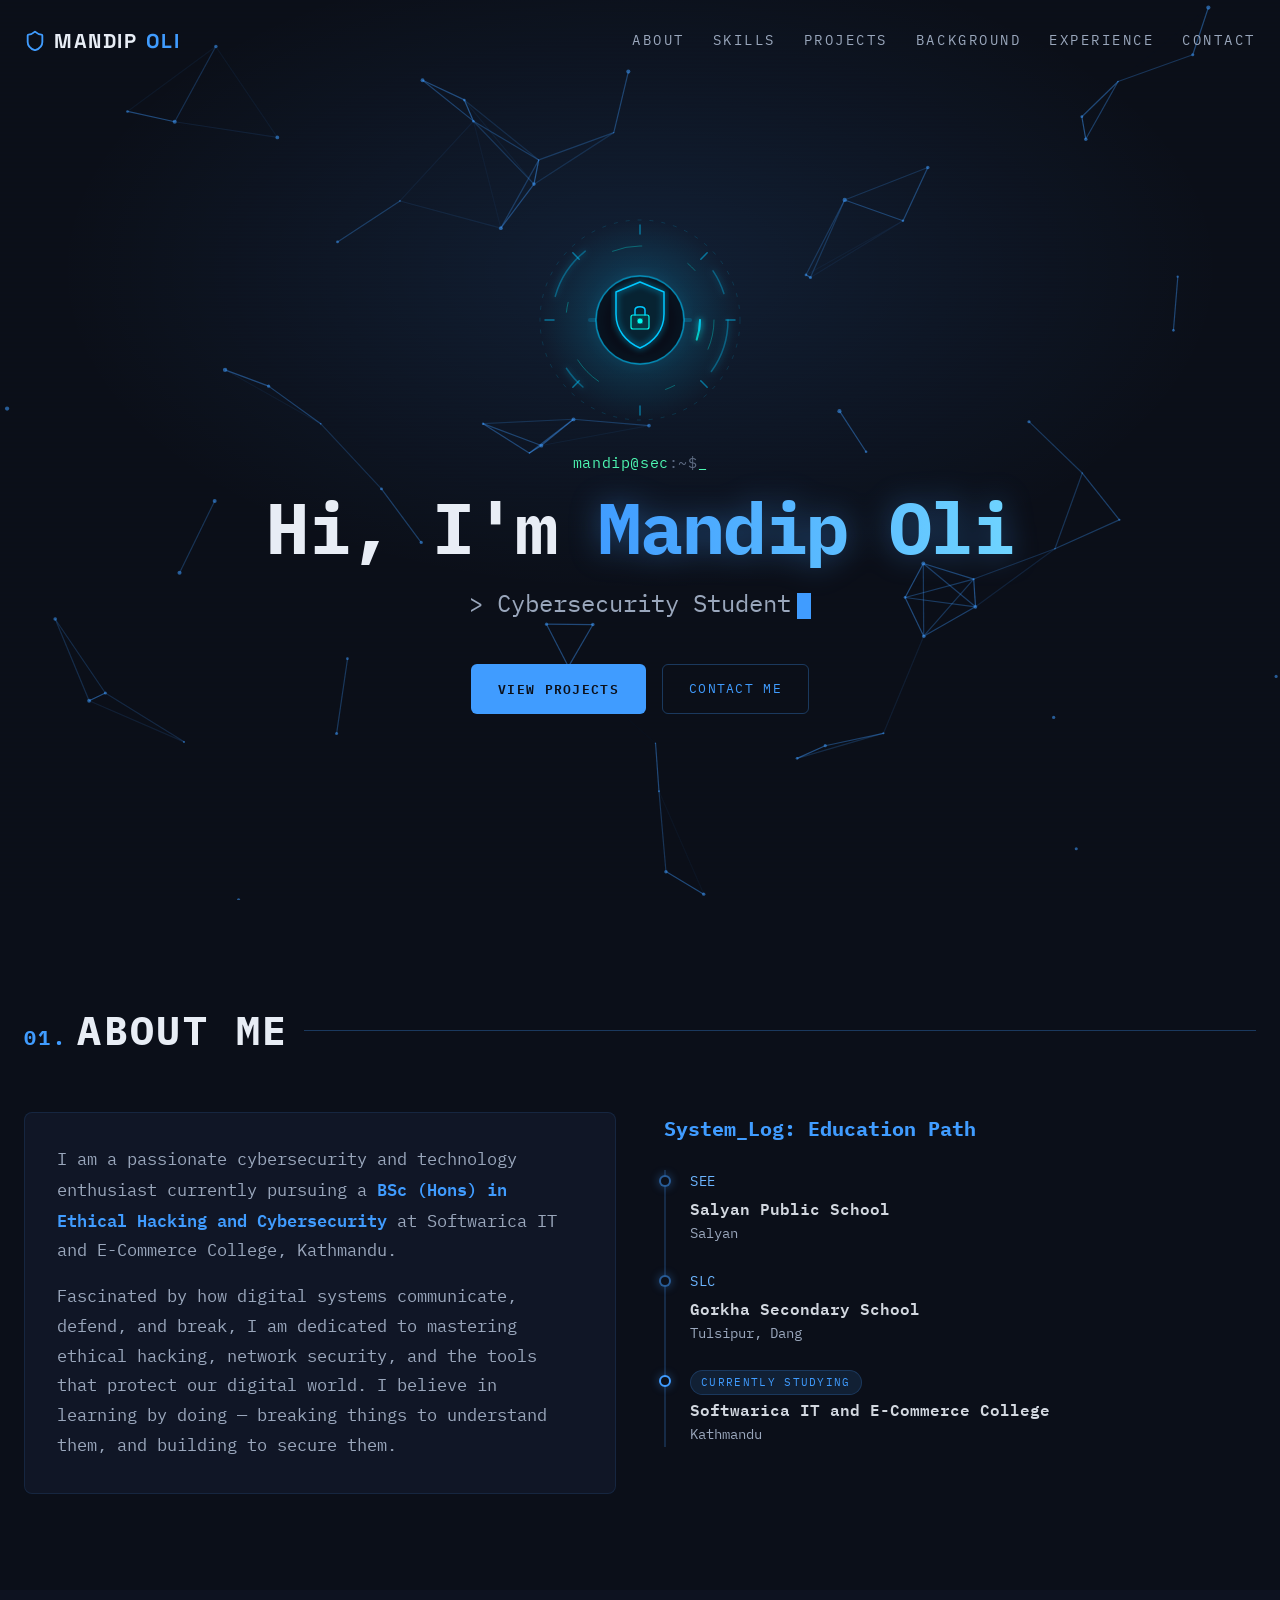
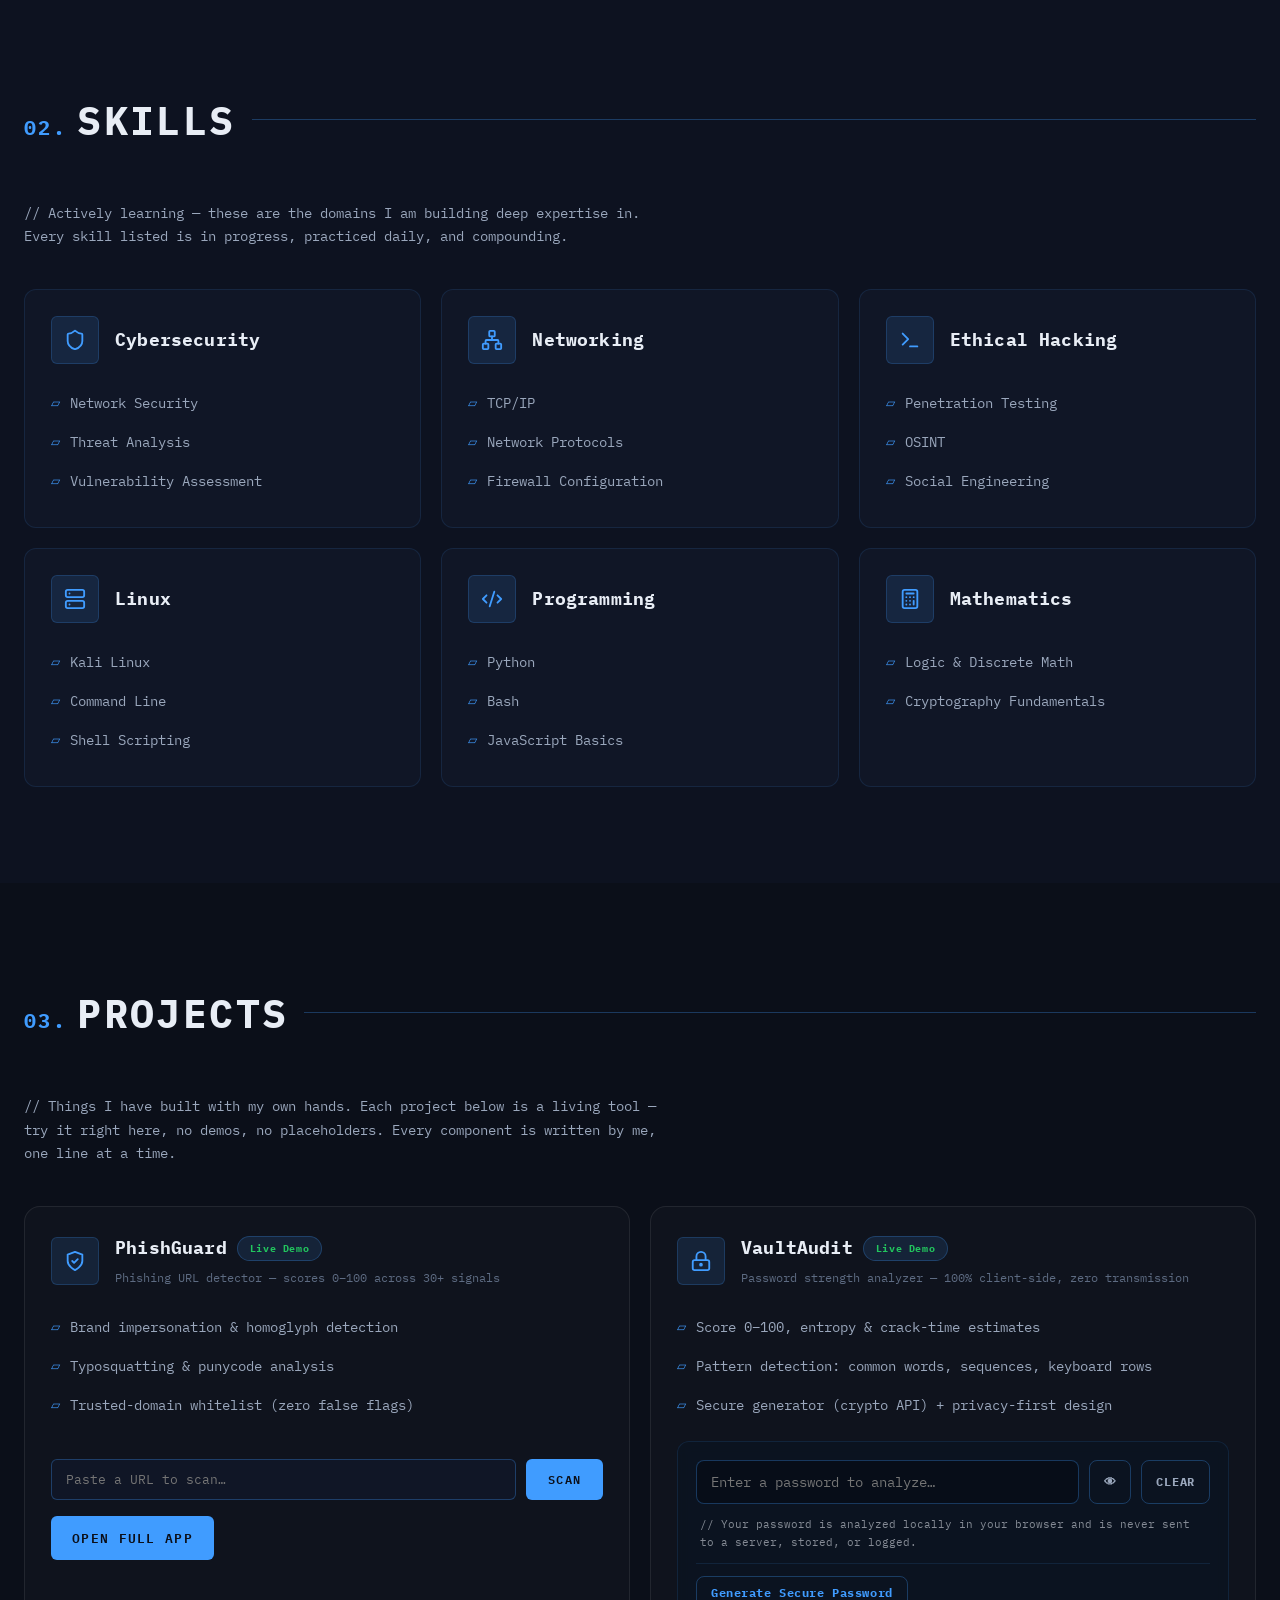
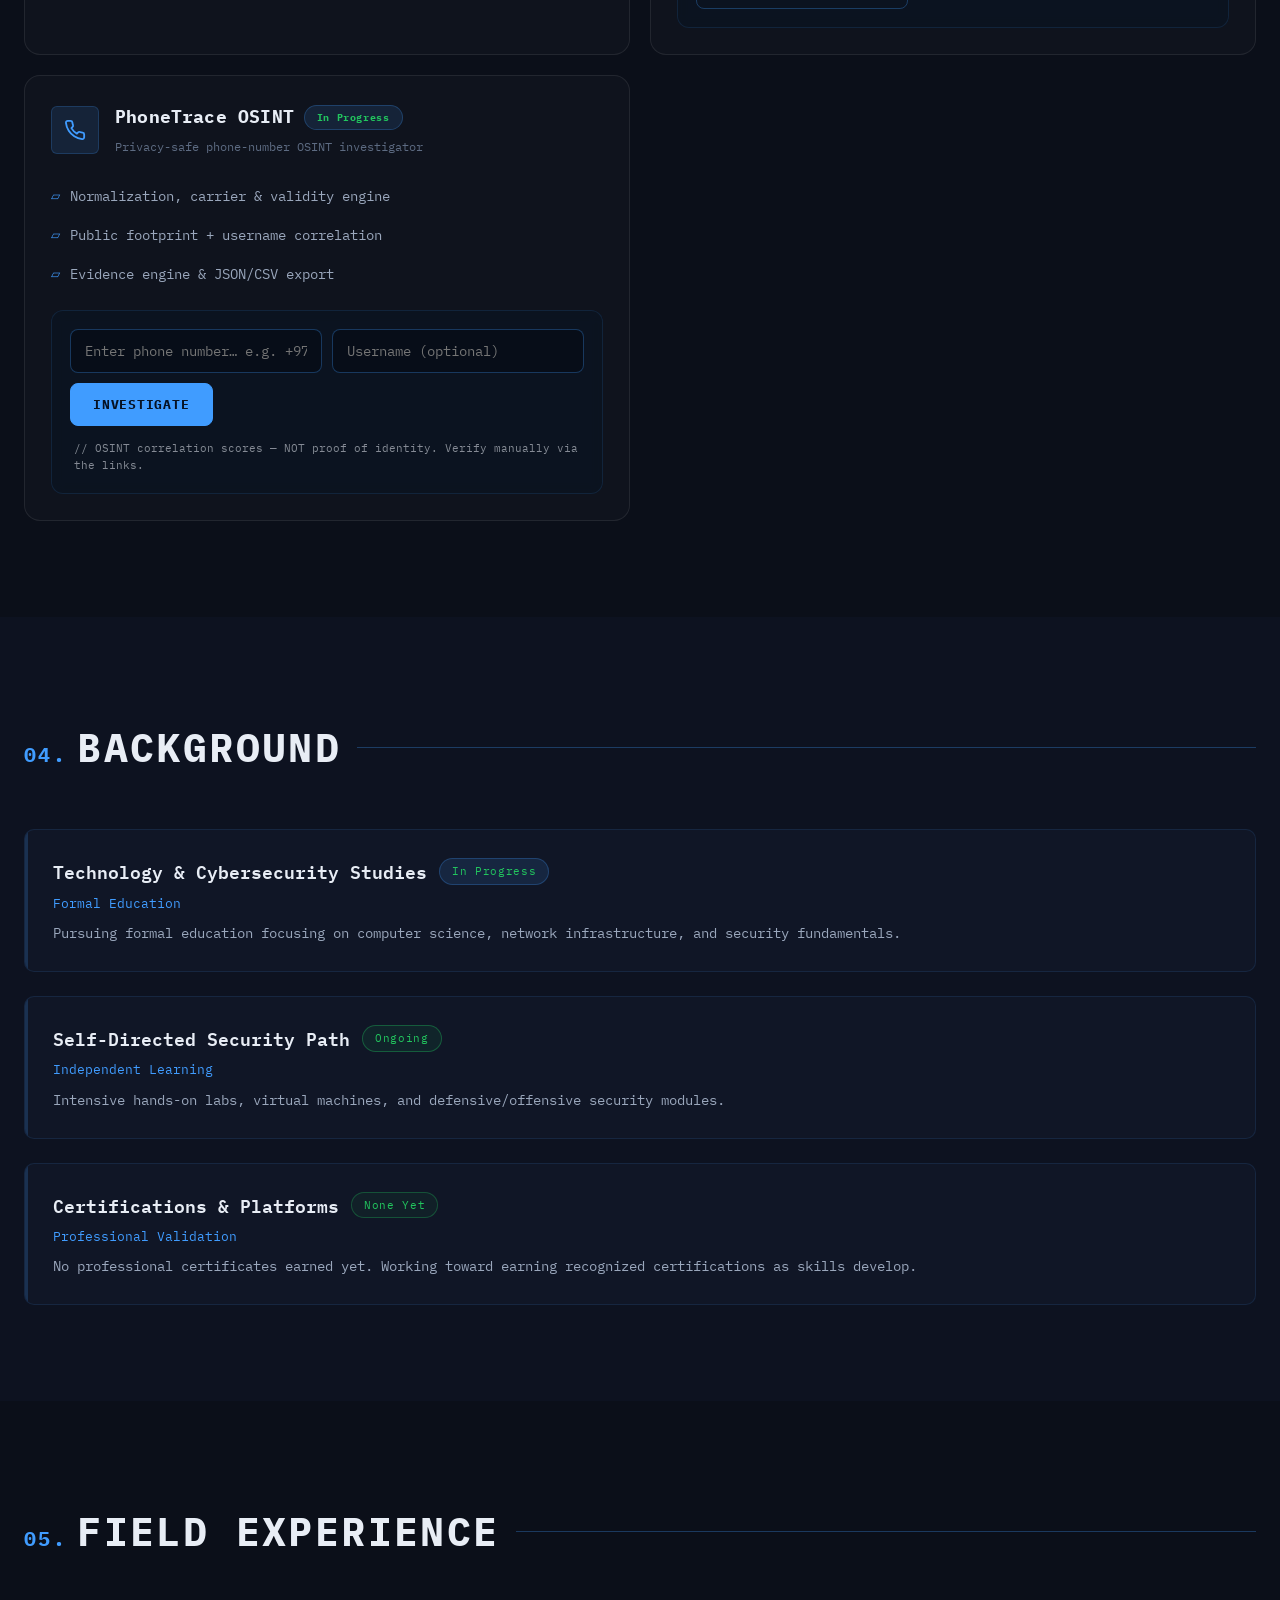
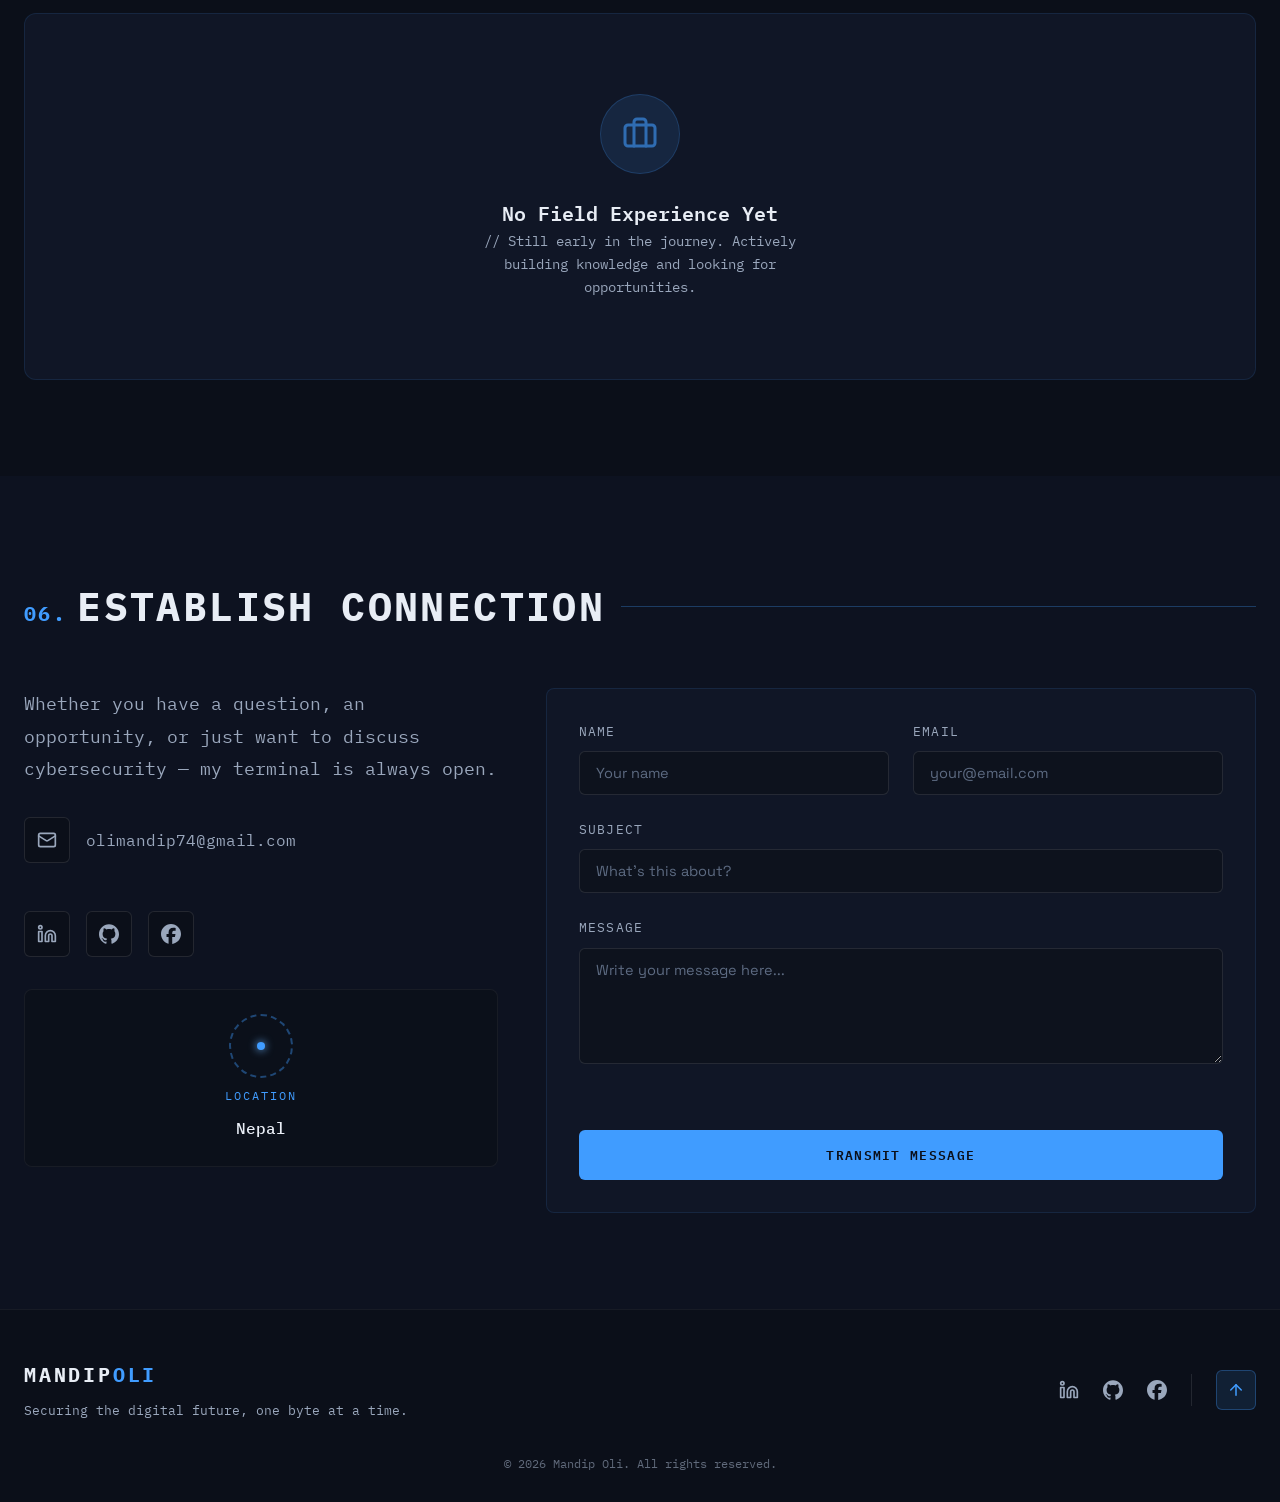
==== commit 5ca2504b: "Remove View on GitHub button from PhoneTrace card" ====
--- a/index.html
+++ b/index.html
@@ -294,9 +294,6 @@
             <div id="ptResult"></div>
             <div id="ptHistory" class="scan-history"></div>
             <p class="pt-disclaimer">// OSINT correlation scores — NOT proof of identity. Verify manually via the links.</p>
-            <div class="project-links">
-              <a href="https://github.com/mandipolee/mandipolee" class="btn btn--outline btn--sm" target="_blank" rel="noopener">View on GitHub</a>
-            </div>
           </div>
         </article>
       </div>
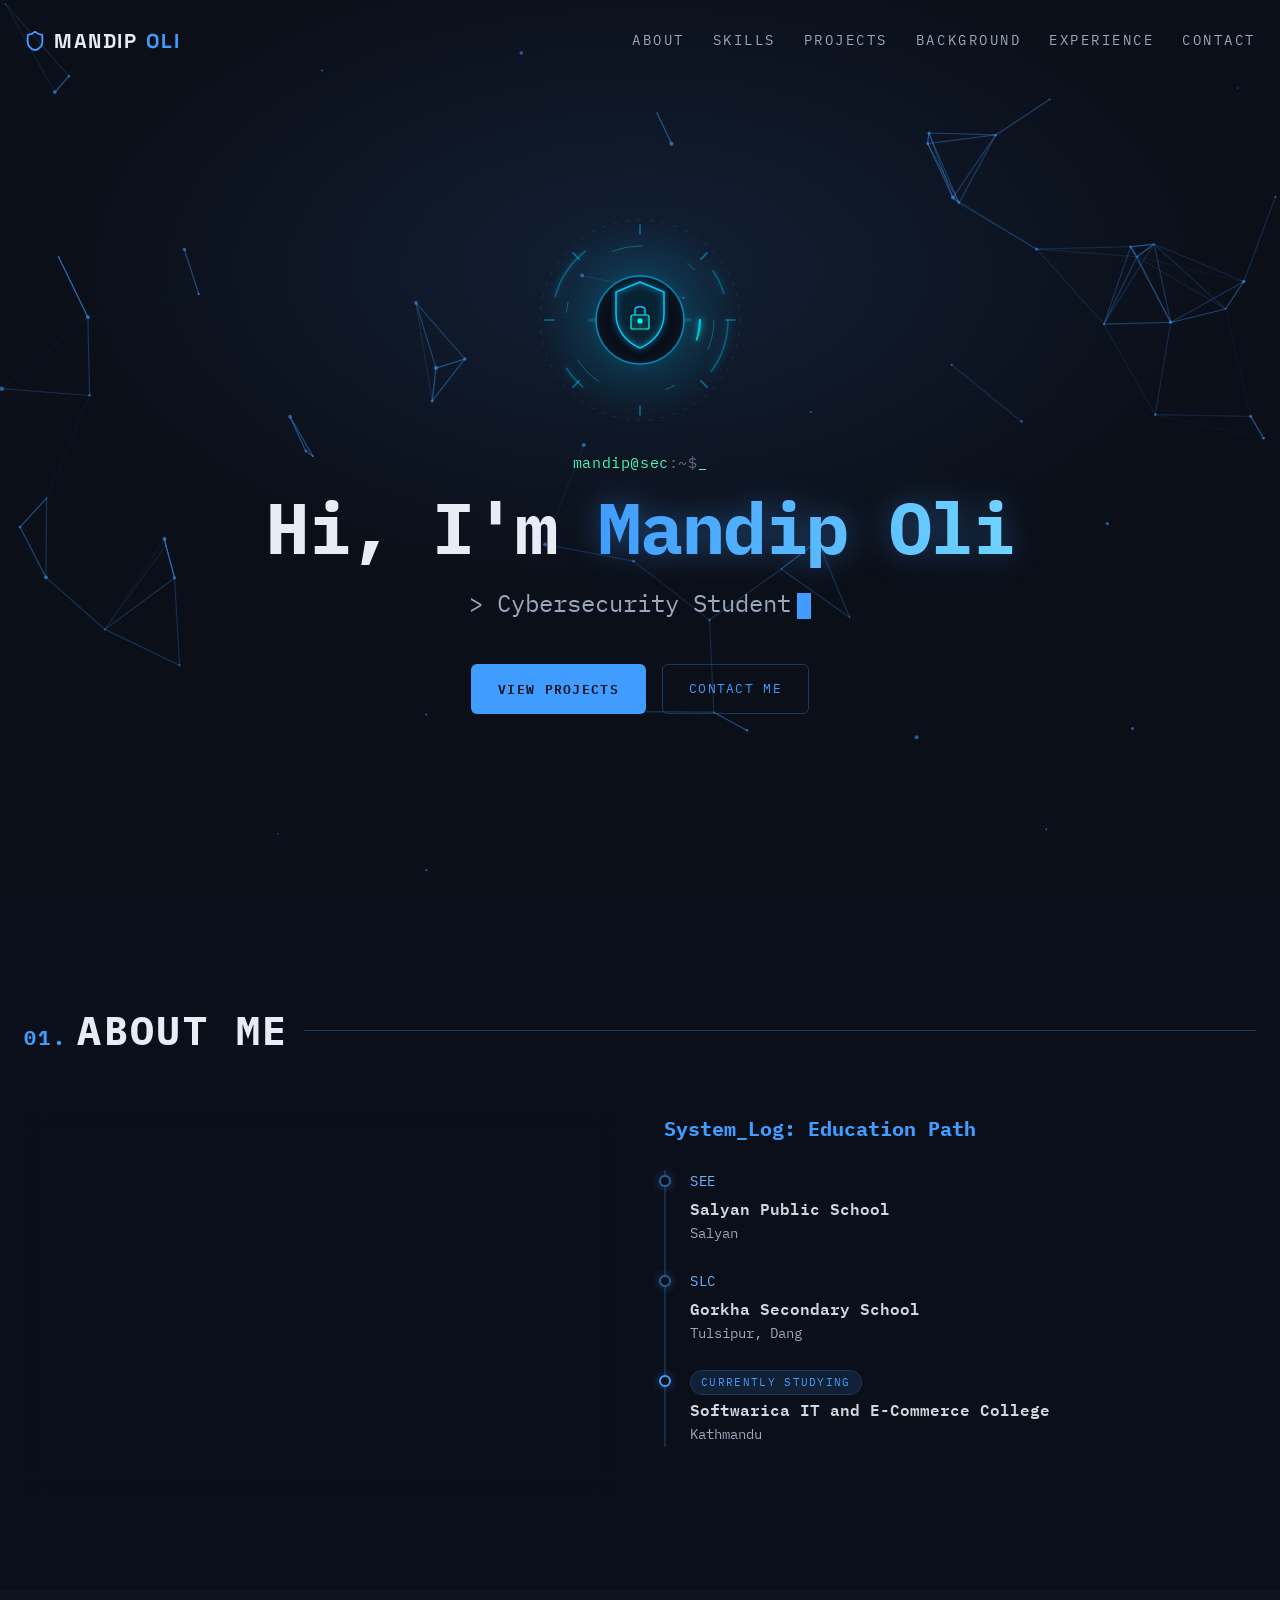
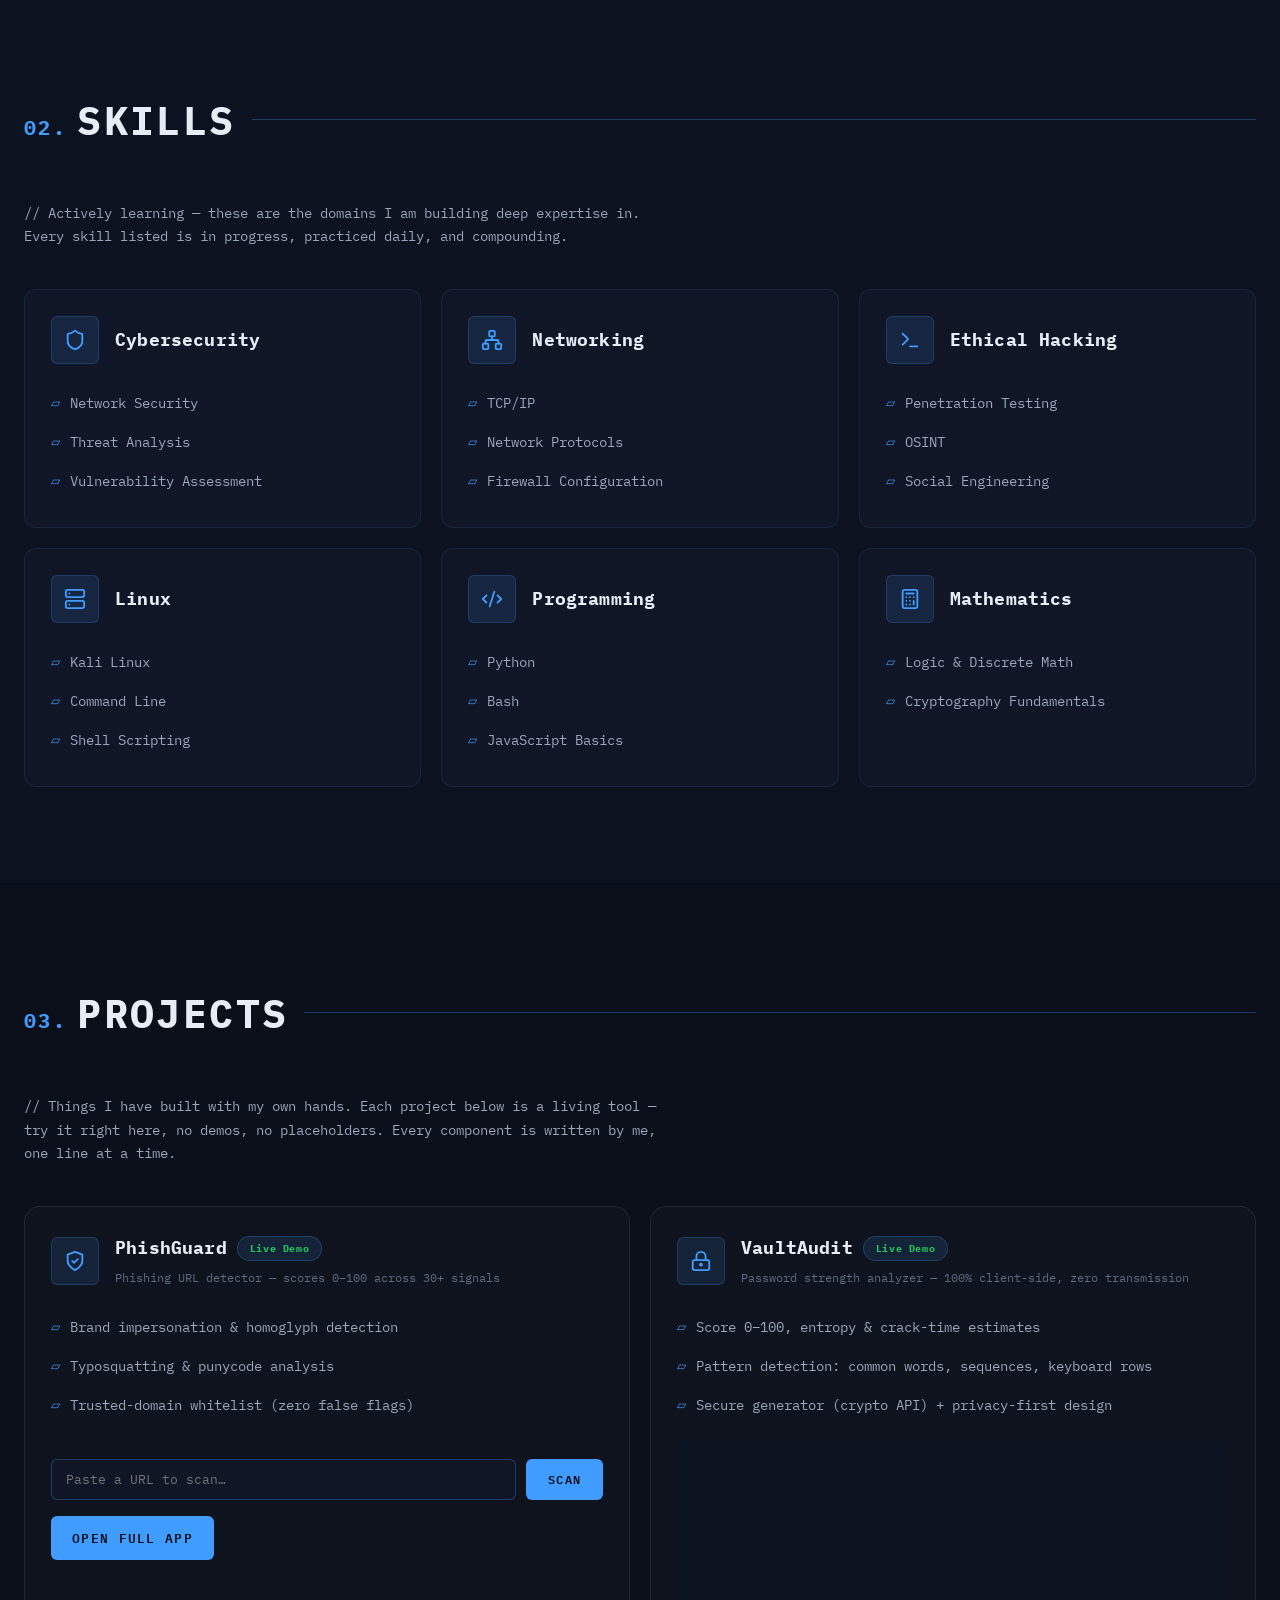
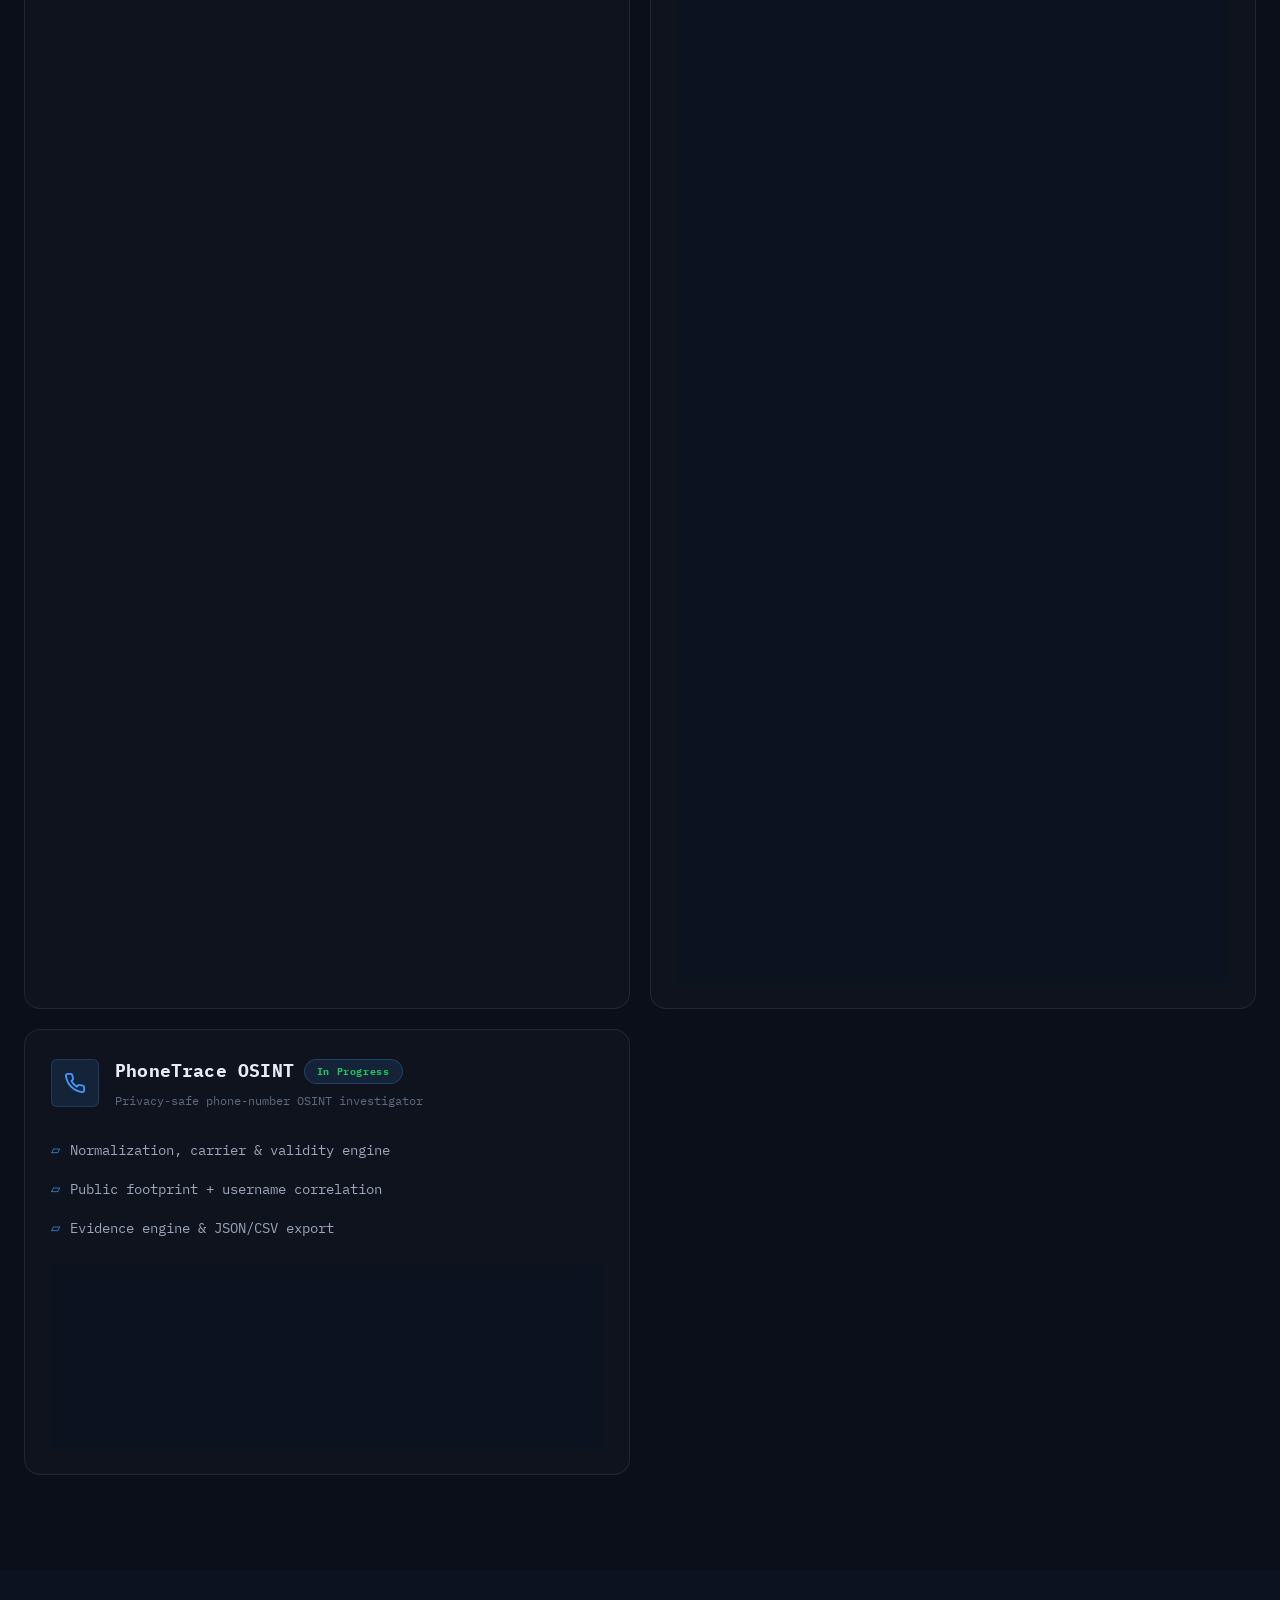
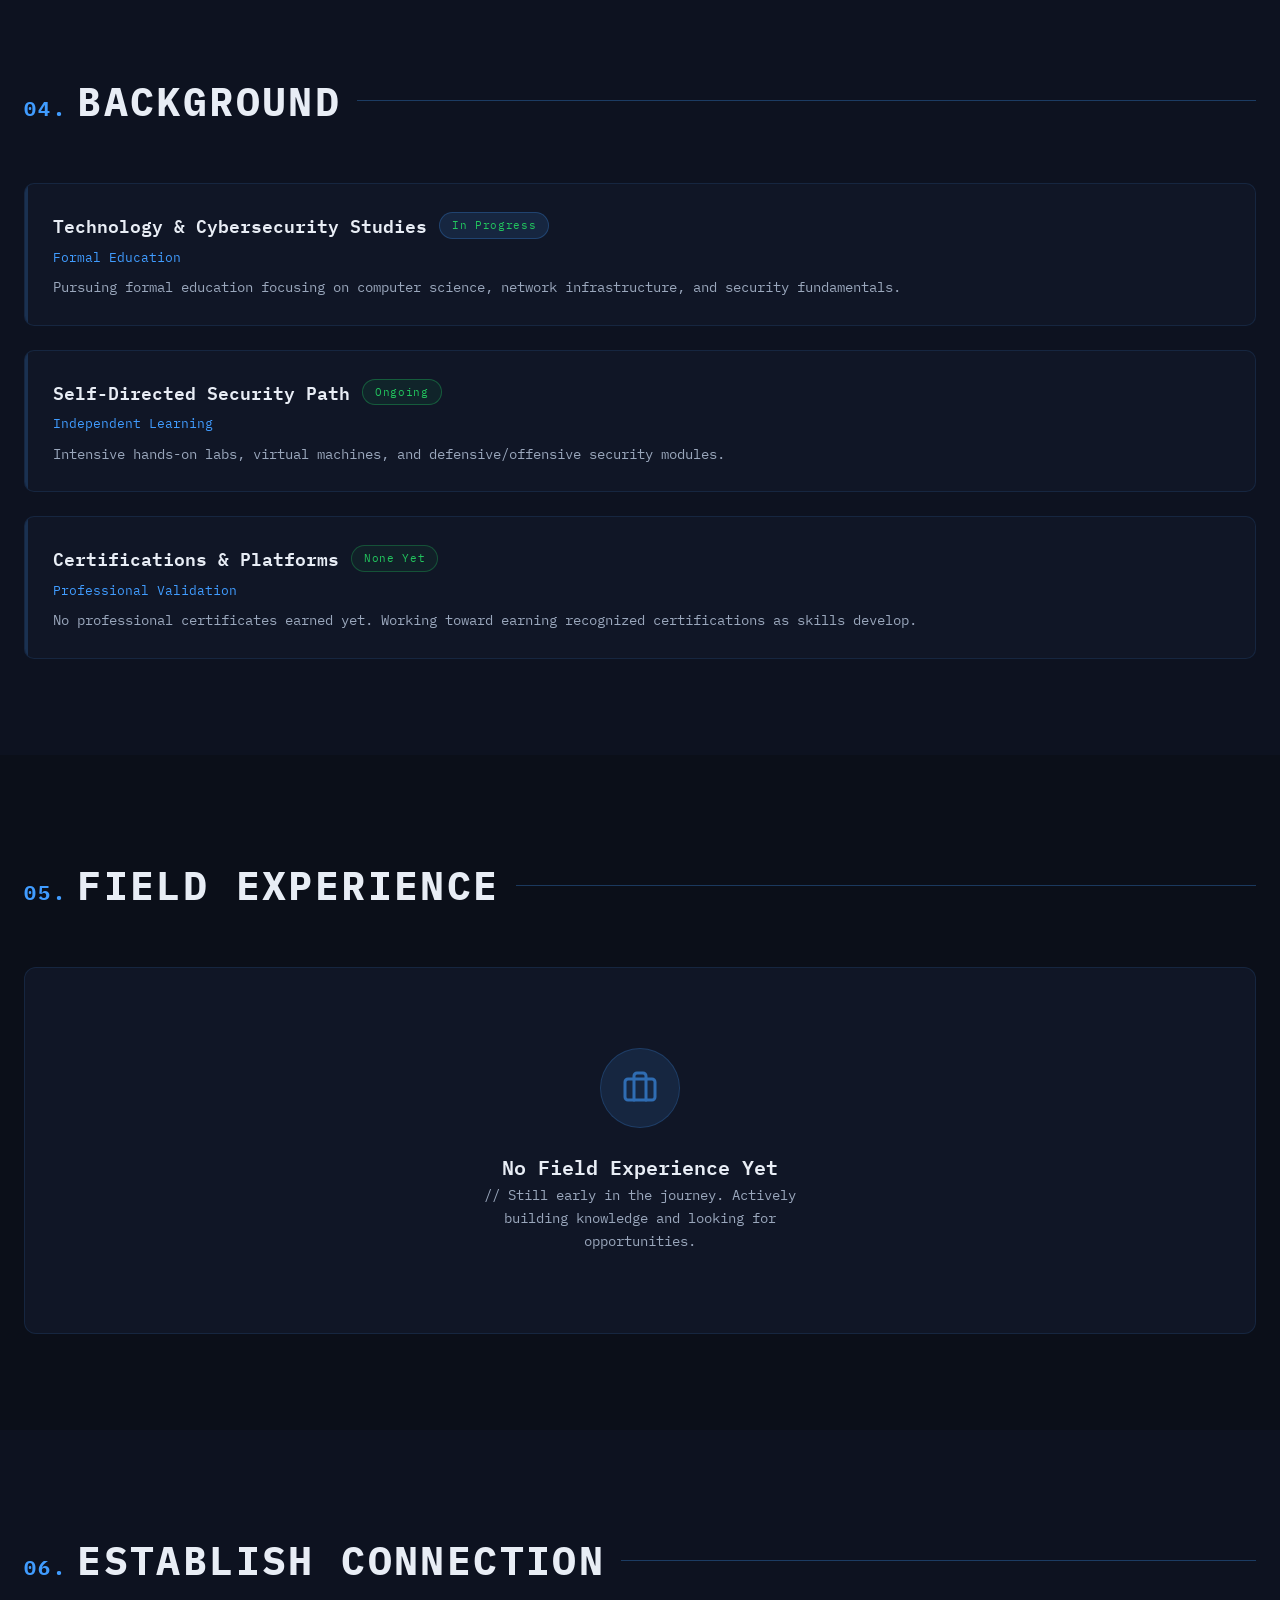
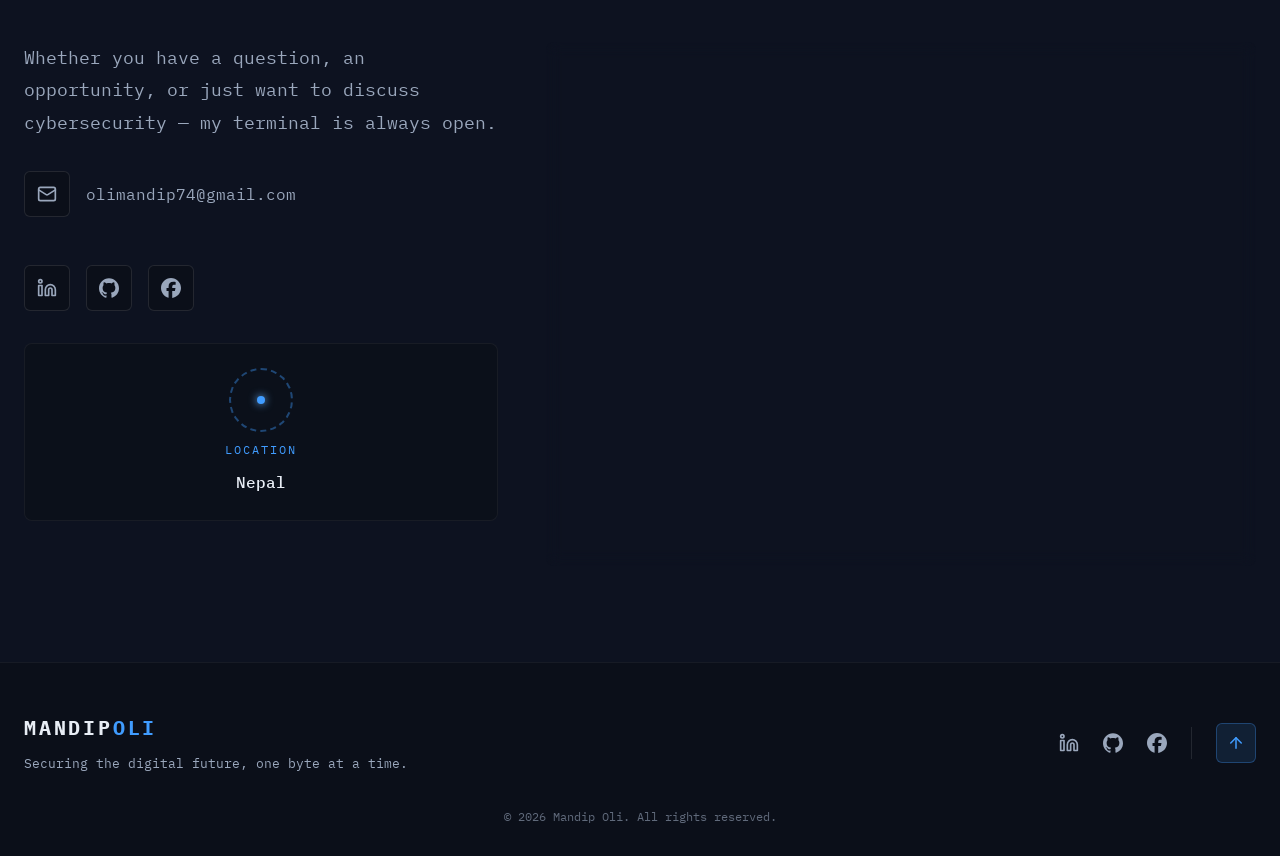
==== commit 90e37950: "VaultAudit upgrade: generator length 12-64 + options, education & security engineering sections" ====
--- a/index.html
+++ b/index.html
@@ -266,6 +266,40 @@
             <div class="pw-gen-block">
               <button type="button" id="pwGenBtn" class="pt-btn-sm">Generate Secure Password</button>
               <div id="pwGenOutput"></div>
+              <div class="pw-gen-opts" id="pwGenOpts">
+                <div class="pw-gen-opts-row">
+                  <label for="pwGenLength" class="pw-gen-opts-label">Length: <span id="pwGenLengthVal">24</span></label>
+                  <input type="range" id="pwGenLength" min="12" max="64" step="1" value="24" />
+                </div>
+                <div class="pw-gen-opts-row pw-gen-chks">
+                  <label><input type="checkbox" id="pwGenUpper" checked /> Uppercase</label>
+                  <label><input type="checkbox" id="pwGenLower" checked /> Lowercase</label>
+                  <label><input type="checkbox" id="pwGenDigits" checked /> Numbers</label>
+                  <label><input type="checkbox" id="pwGenSymbols" checked /> Symbols</label>
+                </div>
+                <p class="pt-disclaimer" style="margin-top:8px;">// Generated locally using your browser's cryptographically secure random number generator. Never stored.</p>
+              </div>
+            </div>
+            <div class="pt-block pw-edu-block">
+              <div class="pt-block-title">What Makes a Password Strong?</div>
+              <ul class="pw-edu-list">
+                <li><span class="tri">&#9649;</span><strong>Length beats complexity.</strong> Every extra character multiplies the guessing space exponentially — a 16-char password usually beats an 8-char one with symbols.</li>
+                <li><span class="tri">&#9649;</span><strong>One password per account.</strong> A reused password turns one site's breach into every account's breach.</li>
+                <li><span class="tri">&#9649;</span><strong>Use a password manager.</strong> You cannot memorize 200 unique passwords; let the manager hold them.</li>
+                <li><span class="tri">&#9649;</span><strong>Add passkeys &amp; MFA.</strong> Even a perfect password is only one layer; phishing-resistant MFA closes the gap.</li>
+                <li><span class="tri">&#9649;</span><strong>Avoid personal information.</strong> Birthdays, names, and usernames are the first guesses in any targeted attack.</li>
+                <li><span class="tri">&#9649;</span><strong>Skip common patterns.</strong> "Password123", "qwerty", and leet substitutions like "p@ssw0rd" are known to every cracking dictionary.</li>
+              </ul>
+            </div>
+            <div class="pt-block pw-edu-block">
+              <div class="pt-block-title">Security Engineering — How This Works</div>
+              <ul class="pw-edu-list">
+                <li><span class="tri">&#9649;</span><strong>Client-side analysis</strong> — all scoring runs in your browser; nothing leaves the device.</li>
+                <li><span class="tri">&#9649;</span><strong>Entropy estimation</strong> — log&#8322;(pool size) × length, based on the actual character set used.</li>
+                <li><span class="tri">&#9649;</span><strong>Pattern detection</strong> — repeated, sequential, keyboard-row, and common-word heuristics.</li>
+                <li><span class="tri">&#9649;</span><strong>crypto.getRandomValues()</strong> — cryptographic randomness, never Math.random().</li>
+                <li><span class="tri">&#9649;</span><strong>Zero transmission</strong> — no API calls, no telemetry, no storage, no logging.</li>
+              </ul>
             </div>
           </div>
         </article>
--- a/style.css
+++ b/style.css
@@ -739,3 +739,20 @@
   cursor: pointer; transition: all var(--t);
 }
 #pwToggleBtn:hover, #pwClearBtn:hover { border-color: var(--accent); color: var(--accent); background: var(--accent-dim); }
+
+/* ===== VaultAudit: generator options + education/engineering blocks ===== */
+.pw-gen-opts { margin-top: 10px; padding: 10px 12px; border: 1px solid var(--line); border-radius: 8px; background: rgba(255,255,255,0.02); }
+.pw-gen-opts-row { display: flex; align-items: center; justify-content: space-between; gap: 12px; }
+.pw-gen-opts-label { font-family: var(--font-mono); font-size: 12px; color: var(--text-dim); letter-spacing: 0.06em; }
+.pw-gen-opts-label span { color: var(--accent); font-weight: 700; }
+#pwGenLength { flex: 1; max-width: 240px; accent-color: var(--accent); cursor: pointer; }
+.pw-gen-chks { margin-top: 8px; }
+.pw-gen-chks label { font-family: var(--font-mono); font-size: 12px; color: var(--text-dim); cursor: pointer; user-select: none; }
+.pw-gen-chks label:hover { color: var(--text); }
+.pw-gen-chks input[type="checkbox"] { accent-color: var(--accent); margin-right: 5px; cursor: pointer; vertical-align: middle; }
+.pw-edu-block { margin-top: 12px; }
+.pw-edu-list { list-style: none; display: flex; flex-direction: column; gap: 6px; }
+.pw-edu-list li { font-family: var(--font-mono); font-size: 12px; line-height: 1.6; color: var(--text-dim); background: rgba(255,255,255,0.02); border: 1px solid var(--line); border-radius: 6px; padding: 7px 10px; transition: border-color var(--t), background var(--t), transform var(--t); }
+.pw-edu-list li:hover { border-color: var(--accent); background: rgba(64,156,255,0.05); transform: translateX(2px); }
+.pw-edu-list li strong { color: var(--text); }
+.pw-edu-list li .tri { color: var(--accent); margin-right: 8px; }
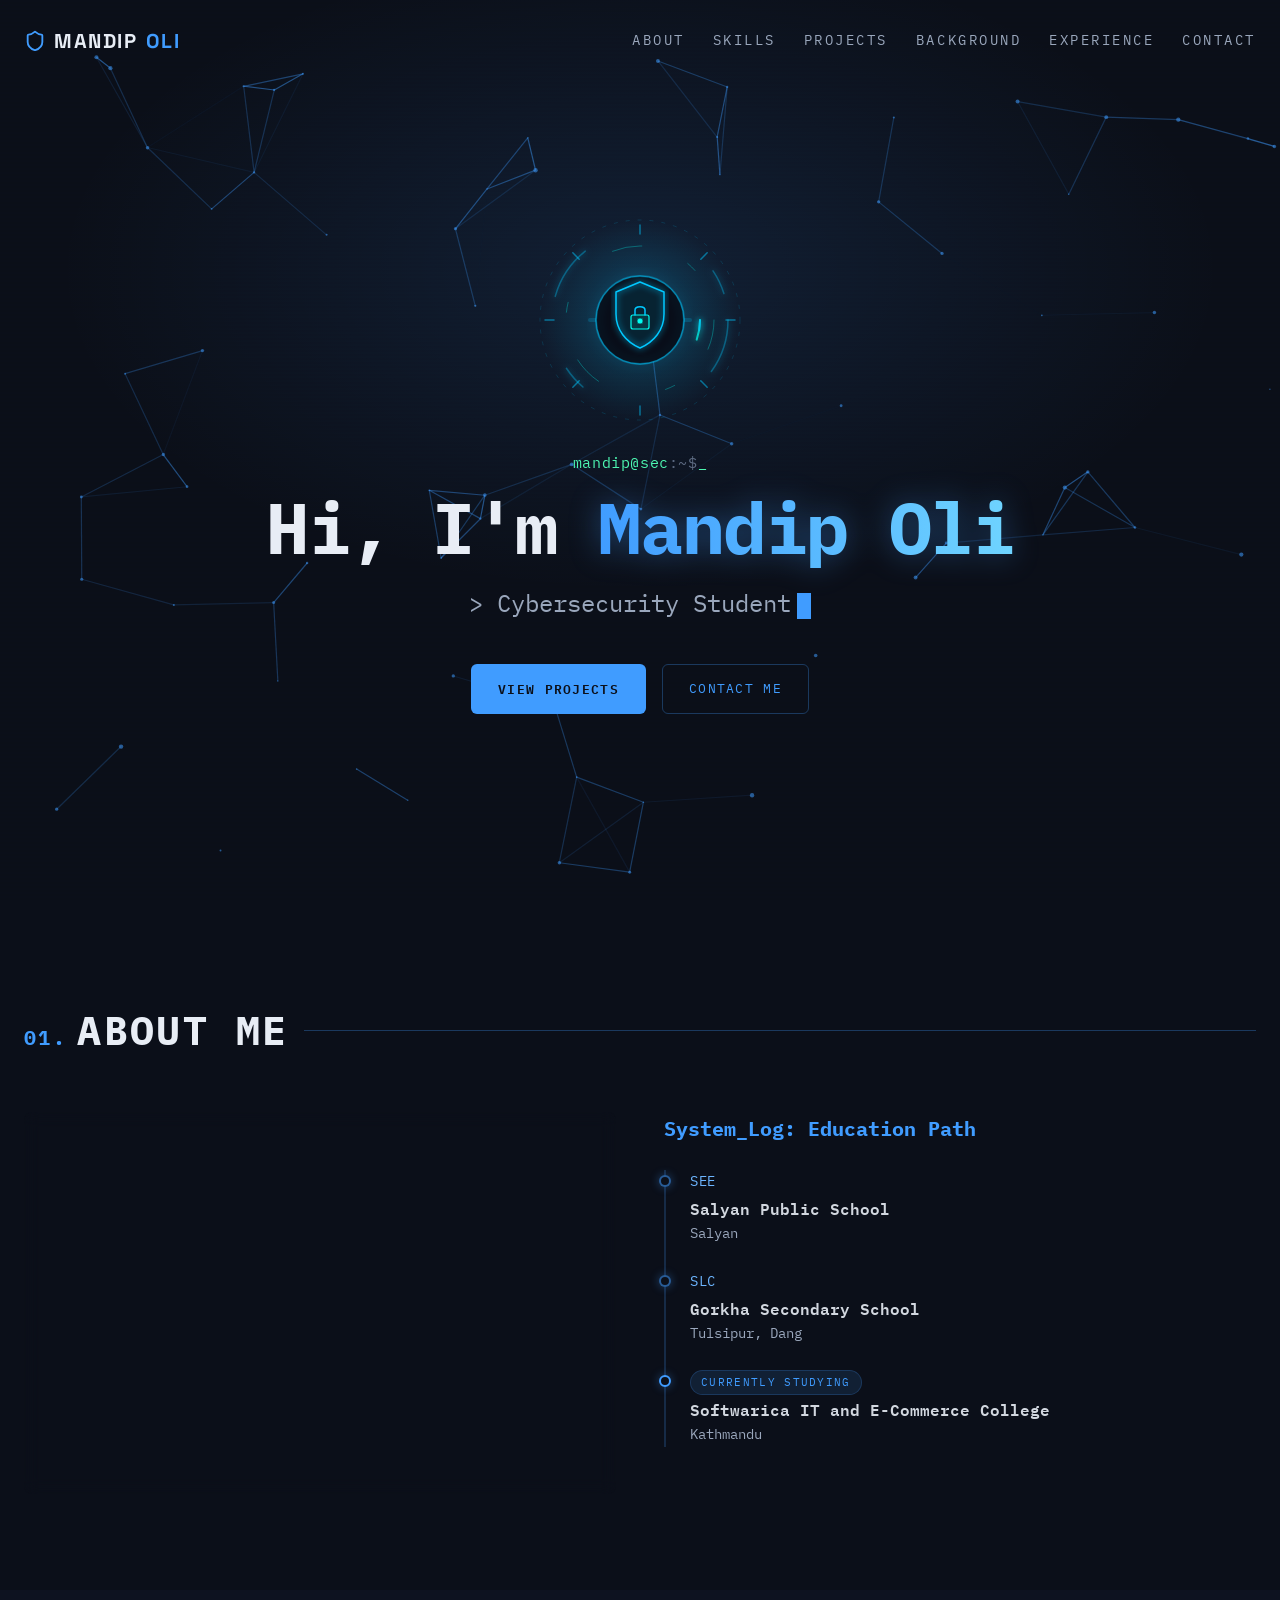
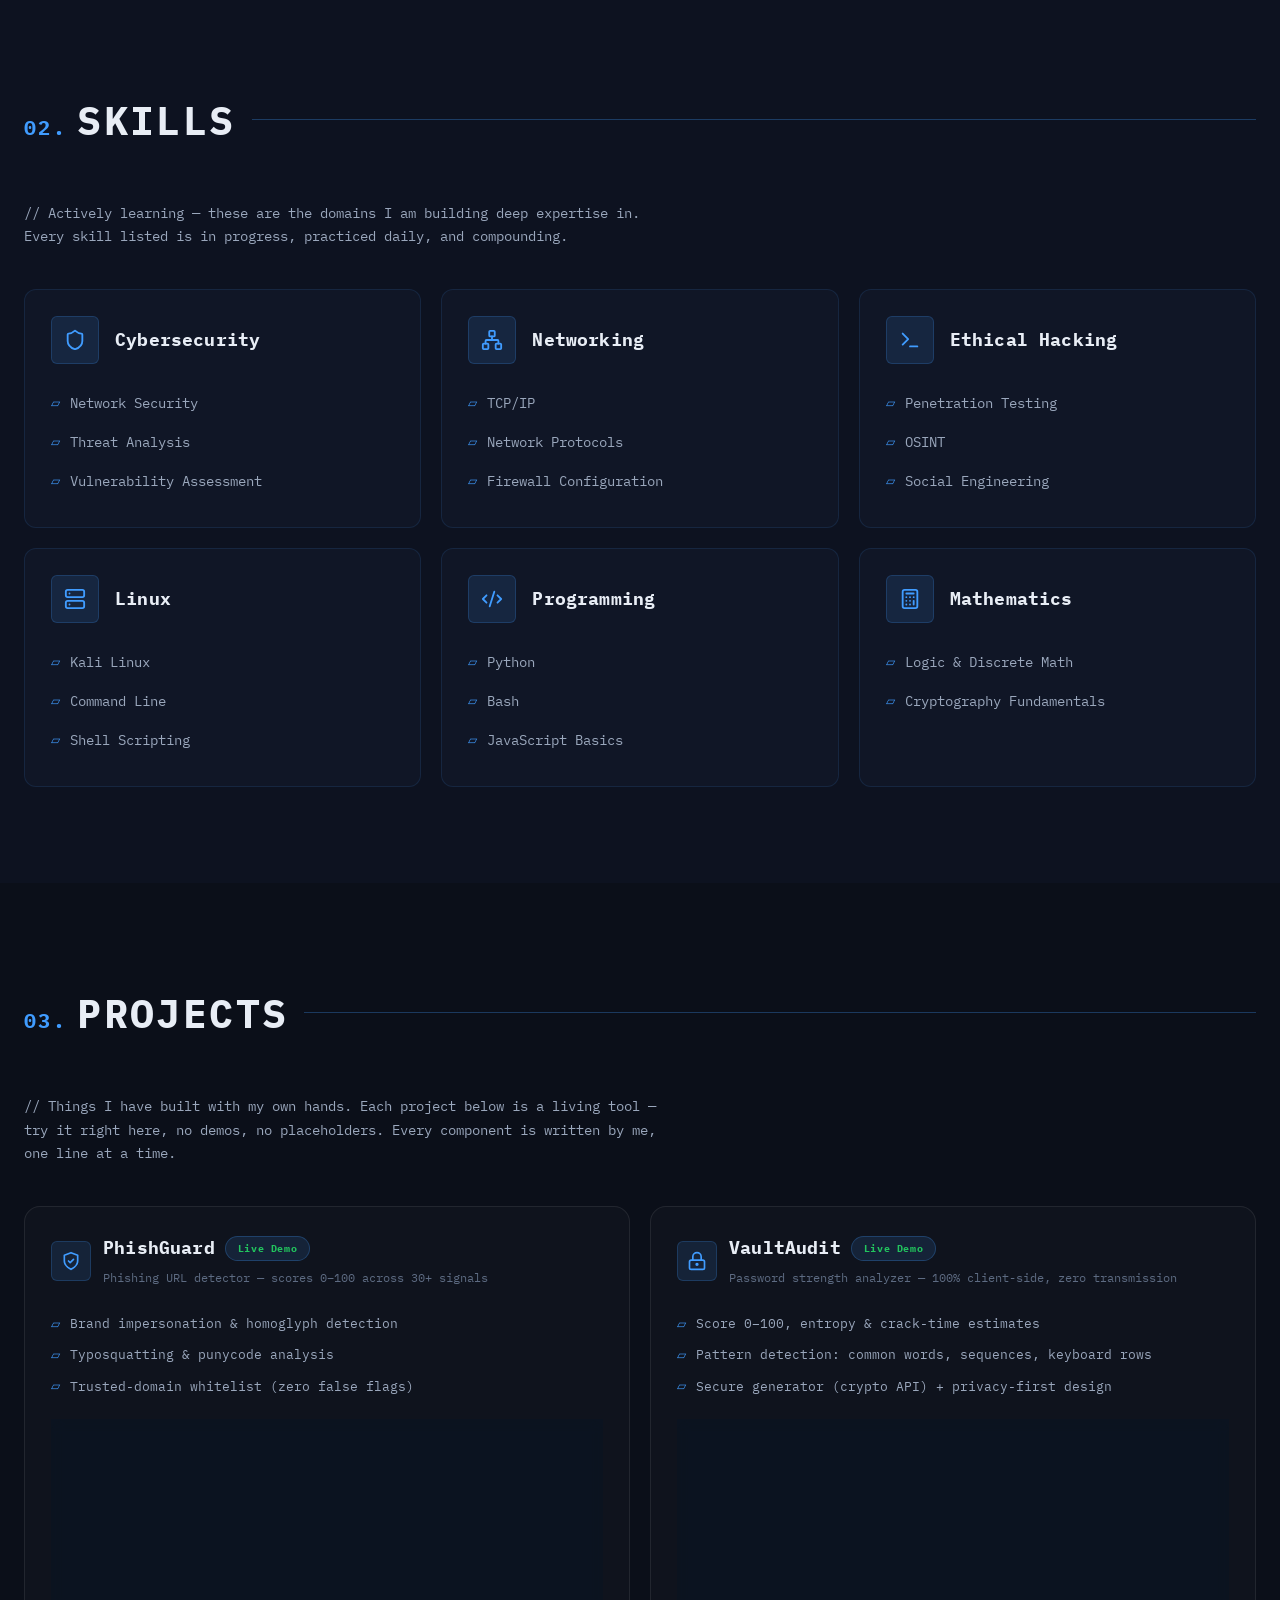
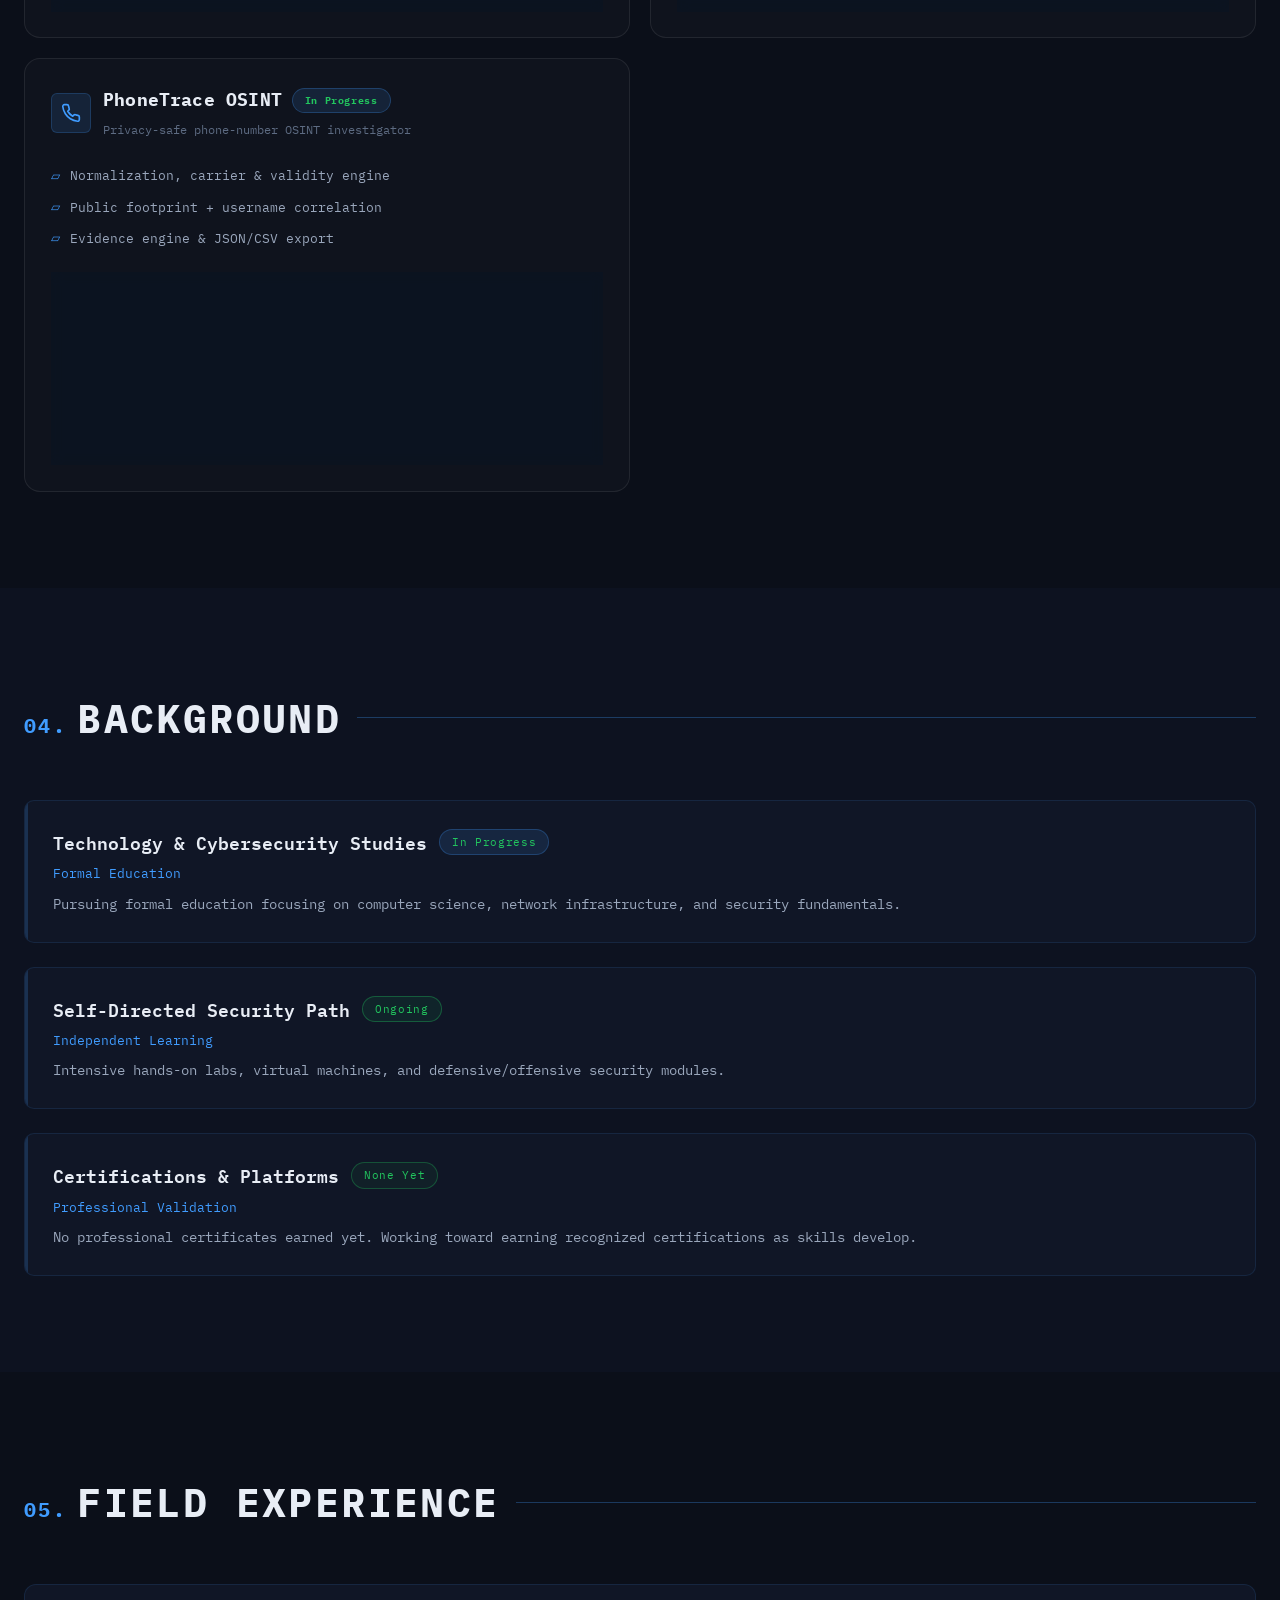
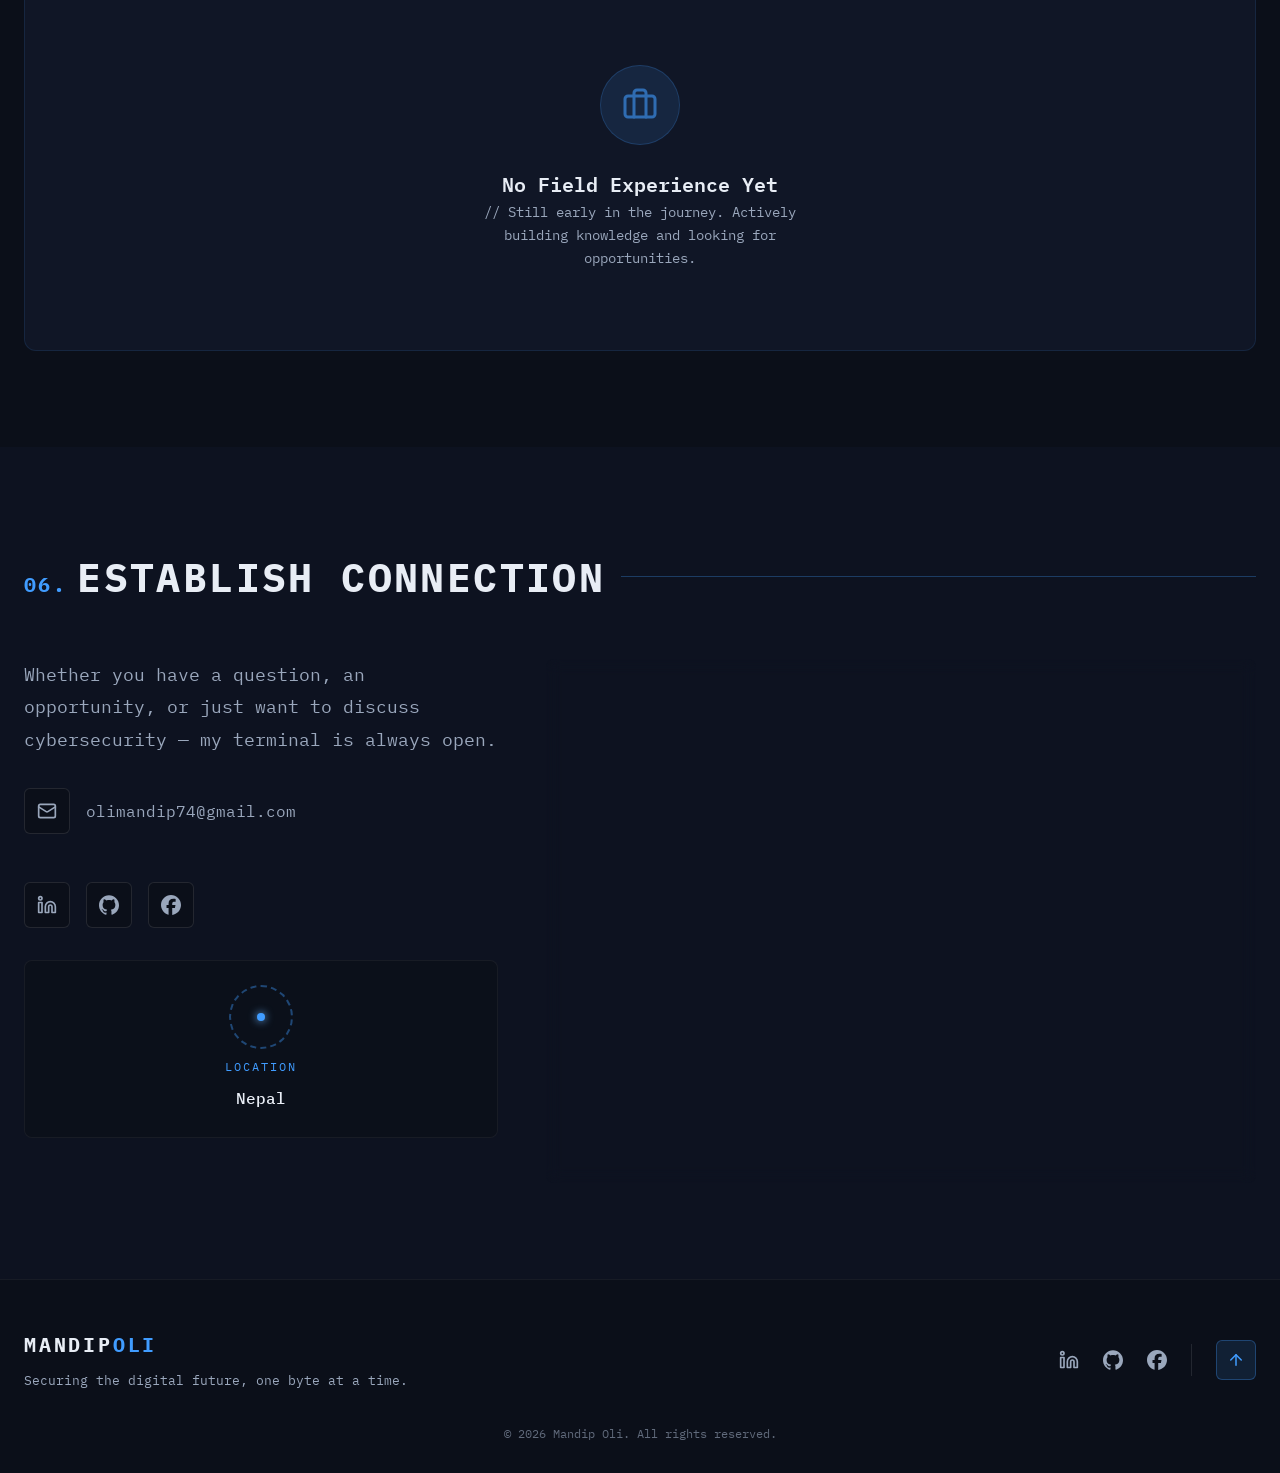
==== commit e59b80bc: "Compact equal-height project cards; 30s auto-clear for all tool history" ====
--- a/index.html
+++ b/index.html
@@ -215,7 +215,7 @@
       <p class="section-lead">// Things I have built with my own hands. Each project below is a living tool — try it right here, no demos, no placeholders. Every component is written by me, one line at a time.</p>
 
       <div class="project-grid">
-        <!-- PhishGuard -->
+          <!-- PhishGuard -->
         <article class="project-card ref-card group">
           <div class="ref-card-head">
             <span class="ref-icon"><svg viewBox="0 0 24 24" fill="none" stroke="currentColor" stroke-width="2" stroke-linecap="round" stroke-linejoin="round" aria-hidden="true"><path d="M12 22s8-4 8-10V5l-8-3-8 3v7c0 6 8 10 8 10"/><path d="m9 12 2 2 4-4"/></svg></span>
@@ -229,12 +229,12 @@
             <li><span class="tri">&#9649;</span>Typosquatting &amp; punycode analysis</li>
             <li><span class="tri">&#9649;</span>Trusted-domain whitelist (zero false flags)</li>
           </ul>
-          <div class="full-scanner">
+          <div class="tool-panel">
             <div class="scan-bar">
               <input type="text" id="demoScanInput" placeholder="Paste a URL to scan…" aria-label="URL to scan" />
               <button type="button" id="demoScanBtn">SCAN</button>
             </div>
-            <div id="demoScanResult"></div>
+            <div id="demoScanResult" class="tool-result"></div>
             <div id="demoScanHistory" class="scan-history"></div>
             <a href="/phishing-detector/index.html" class="btn btn--primary btn--sm">Open full app</a>
           </div>
@@ -255,51 +255,23 @@
             <li><span class="tri">&#9649;</span>Secure generator (crypto API) + privacy-first design</li>
           </ul>
           <!-- VaultAudit live analyzer -->
-          <div class="osint-investigator">
-            <div class="pt-bar">
+          <div class="tool-panel">
+            <div class="pt-bar pt-bar--sm">
               <input type="password" id="pwInput" placeholder="Enter a password to analyze…" autocomplete="off" spellcheck="false" aria-label="Password to analyze" />
               <button type="button" id="pwToggleBtn" aria-label="Show or hide password" title="Show/hide">&#128065;</button>
               <button type="button" id="pwClearBtn" aria-label="Clear password input">CLEAR</button>
             </div>
-            <div id="pwResult"></div>
-            <p class="pt-disclaimer">// Your password is analyzed locally in your browser and is never sent to a server, stored, or logged.</p>
+            <div id="pwResult" class="tool-result"></div>
+            <p class="pt-disclaimer">// Analyzed locally — never sent, stored, or logged. Try the generator below for a secure alternative.</p>
             <div class="pw-gen-block">
-              <button type="button" id="pwGenBtn" class="pt-btn-sm">Generate Secure Password</button>
-              <div id="pwGenOutput"></div>
-              <div class="pw-gen-opts" id="pwGenOpts">
-                <div class="pw-gen-opts-row">
-                  <label for="pwGenLength" class="pw-gen-opts-label">Length: <span id="pwGenLengthVal">24</span></label>
+              <div class="pw-gen-row-compact">
+                <button type="button" id="pwGenBtn" class="pt-btn-sm">Generate</button>
+                <div class="pw-gen-opts-inline">
+                  <label for="pwGenLength" class="pw-gen-opts-label">Len <span id="pwGenLengthVal">24</span></label>
                   <input type="range" id="pwGenLength" min="12" max="64" step="1" value="24" />
                 </div>
-                <div class="pw-gen-opts-row pw-gen-chks">
-                  <label><input type="checkbox" id="pwGenUpper" checked /> Uppercase</label>
-                  <label><input type="checkbox" id="pwGenLower" checked /> Lowercase</label>
-                  <label><input type="checkbox" id="pwGenDigits" checked /> Numbers</label>
-                  <label><input type="checkbox" id="pwGenSymbols" checked /> Symbols</label>
-                </div>
-                <p class="pt-disclaimer" style="margin-top:8px;">// Generated locally using your browser's cryptographically secure random number generator. Never stored.</p>
               </div>
-            </div>
-            <div class="pt-block pw-edu-block">
-              <div class="pt-block-title">What Makes a Password Strong?</div>
-              <ul class="pw-edu-list">
-                <li><span class="tri">&#9649;</span><strong>Length beats complexity.</strong> Every extra character multiplies the guessing space exponentially — a 16-char password usually beats an 8-char one with symbols.</li>
-                <li><span class="tri">&#9649;</span><strong>One password per account.</strong> A reused password turns one site's breach into every account's breach.</li>
-                <li><span class="tri">&#9649;</span><strong>Use a password manager.</strong> You cannot memorize 200 unique passwords; let the manager hold them.</li>
-                <li><span class="tri">&#9649;</span><strong>Add passkeys &amp; MFA.</strong> Even a perfect password is only one layer; phishing-resistant MFA closes the gap.</li>
-                <li><span class="tri">&#9649;</span><strong>Avoid personal information.</strong> Birthdays, names, and usernames are the first guesses in any targeted attack.</li>
-                <li><span class="tri">&#9649;</span><strong>Skip common patterns.</strong> "Password123", "qwerty", and leet substitutions like "p@ssw0rd" are known to every cracking dictionary.</li>
-              </ul>
-            </div>
-            <div class="pt-block pw-edu-block">
-              <div class="pt-block-title">Security Engineering — How This Works</div>
-              <ul class="pw-edu-list">
-                <li><span class="tri">&#9649;</span><strong>Client-side analysis</strong> — all scoring runs in your browser; nothing leaves the device.</li>
-                <li><span class="tri">&#9649;</span><strong>Entropy estimation</strong> — log&#8322;(pool size) × length, based on the actual character set used.</li>
-                <li><span class="tri">&#9649;</span><strong>Pattern detection</strong> — repeated, sequential, keyboard-row, and common-word heuristics.</li>
-                <li><span class="tri">&#9649;</span><strong>crypto.getRandomValues()</strong> — cryptographic randomness, never Math.random().</li>
-                <li><span class="tri">&#9649;</span><strong>Zero transmission</strong> — no API calls, no telemetry, no storage, no logging.</li>
-              </ul>
+              <div id="pwGenOutput"></div>
             </div>
           </div>
         </article>
@@ -319,13 +291,13 @@
             <li><span class="tri">&#9649;</span>Evidence engine &amp; JSON/CSV export</li>
           </ul>
           <!-- PhoneTrace live investigator -->
-          <div class="osint-investigator">
-            <div class="pt-bar">
-              <input type="text" id="ptNumberInput" placeholder="Enter phone number… e.g. +9779841234567" aria-label="Phone number to investigate" />
+          <div class="tool-panel">
+            <div class="pt-bar pt-bar--sm">
+              <input type="text" id="ptNumberInput" placeholder="Phone number… e.g. +9779841234567" aria-label="Phone number to investigate" />
               <input type="text" id="ptUsernameInput" placeholder="Username (optional)" aria-label="Username for correlation" />
               <button type="button" id="ptScanBtn">INVESTIGATE</button>
             </div>
-            <div id="ptResult"></div>
+            <div id="ptResult" class="tool-result"></div>
             <div id="ptHistory" class="scan-history"></div>
             <p class="pt-disclaimer">// OSINT correlation scores — NOT proof of identity. Verify manually via the links.</p>
           </div>
--- a/style.css
+++ b/style.css
@@ -442,6 +442,7 @@
 .history-row:hover { border-color: var(--accent); transform: translateX(3px); }
 .history-name { overflow: hidden; text-overflow: ellipsis; white-space: nowrap; }
 .history-score { flex-shrink: 0; font-weight: 600; font-size: 11px; }
+.history-ttl { opacity: 0.45; font-size: 9px; letter-spacing: 0.08em; }
 
 /* ============================================================
    BACKGROUND (timeline)
@@ -698,11 +699,53 @@
 .project-grid { display: grid; grid-template-columns: repeat(2, 1fr); gap: 20px; }
 .project-grid .project-card { padding: 26px; gap: 16px; }
 .project-grid .project-card .project-name { margin-bottom: 4px; }
-.project-grid .ref-card-head { margin-bottom: 4px; }
-.project-grid .ref-card-head > .ref-icon svg { width: 24px; height: 24px; }
+.project-grid .ref-card-head { margin-bottom: 4px; gap: 12px; }
+.project-grid .ref-card-head > .ref-icon { width: 40px; height: 40px; padding: 9px; }
+.project-grid .ref-card-head > .ref-icon svg { width: 22px; height: 22px; }
 .project-grid .ref-card-head h3 { display: flex; align-items: center; gap: 10px; flex-wrap: wrap; }
-.project-grid .osint-investigator { margin-top: 0; }
-.project-grid .project-links { margin-top: 12px; display: flex; flex-wrap: wrap; }
+.project-grid .ref-skills li { padding: 5px 0; font-size: 12.5px; }
+.project-grid .ref-skills { gap: 0; }
+/* Compact live tool panel shared by all three project cards */
+.project-grid .tool-panel {
+  margin-top: 2px;
+  border: 1px solid var(--line);
+  border-radius: 12px;
+  background: rgba(10, 20, 36, 0.55);
+  padding: 14px;
+  backdrop-filter: blur(6px);
+  display: flex; flex-direction: column; gap: 12px;
+  flex: 1;
+}
+.project-grid .tool-result { max-height: 230px; overflow-y: auto; }
+.project-grid .tool-result:empty { display: none; }
+.project-grid .pt-bar { gap: 8px; }
+.project-grid .pt-bar--sm input { padding: 10px 12px; font-size: 12.5px; }
+.project-grid .pt-bar--sm button { padding: 10px 16px; font-size: 11.5px; }
+.project-grid .scan-bar input { padding: 10px 13px; font-size: 12.5px; }
+.project-grid .scan-bar button { padding: 0 16px; }
+.project-grid .sig-list { gap: 5px; margin-top: 10px; }
+.project-grid .sig-row { font-size: 11px; padding: 6px 10px; }
+.project-grid .pt-overview { grid-template-columns: repeat(auto-fill, minmax(140px, 1fr)); gap: 8px; padding: 12px; }
+.project-grid .pt-ov-item { padding: 8px 10px; }
+.project-grid .pt-block { padding: 12px; }
+.project-grid .pt-evidence-row { padding: 9px 10px; margin-bottom: 6px; }
+.project-grid .pt-platform-grid { grid-template-columns: repeat(auto-fill, minmax(130px, 1fr)); gap: 6px; }
+.project-grid .pt-platform { padding: 8px 10px; }
+.project-grid .pt-actions { padding: 12px; gap: 8px; }
+.project-grid .pw-score-num { font-size: 26px; }
+.project-grid .pt-score { font-size: 26px; }
+.project-grid .result-score-num { font-size: 26px; }
+.project-grid .result-head { padding: 12px 14px; gap: 14px; }
+.project-grid .history-row { padding: 5px 9px; font-size: 11px; margin-bottom: 4px; }
+.project-grid .pt-disclaimer { margin-top: 8px; font-size: 10.5px; }
+.project-grid .btn--sm { padding: 9px 16px; font-size: 11.5px; align-self: flex-start; }
+/* Compact generator row inside VaultAudit card */
+.pw-gen-row-compact { display: flex; align-items: center; gap: 10px; }
+.pw-gen-opts-inline { display: flex; align-items: center; gap: 10px; flex: 1; }
+.pw-gen-opts-inline #pwGenLength { max-width: 140px; }
+.pw-gen-block { margin-top: 0; padding-top: 10px; border-top: 1px solid var(--line); }
+.project-grid .pw-rec-list li { font-size: 11px; }
+.project-grid .pw-chk { font-size: 11.5px; padding: 5px 8px; }
 @media (max-width: 1024px) {
   .project-grid { grid-template-columns: repeat(2, 1fr); }
 }
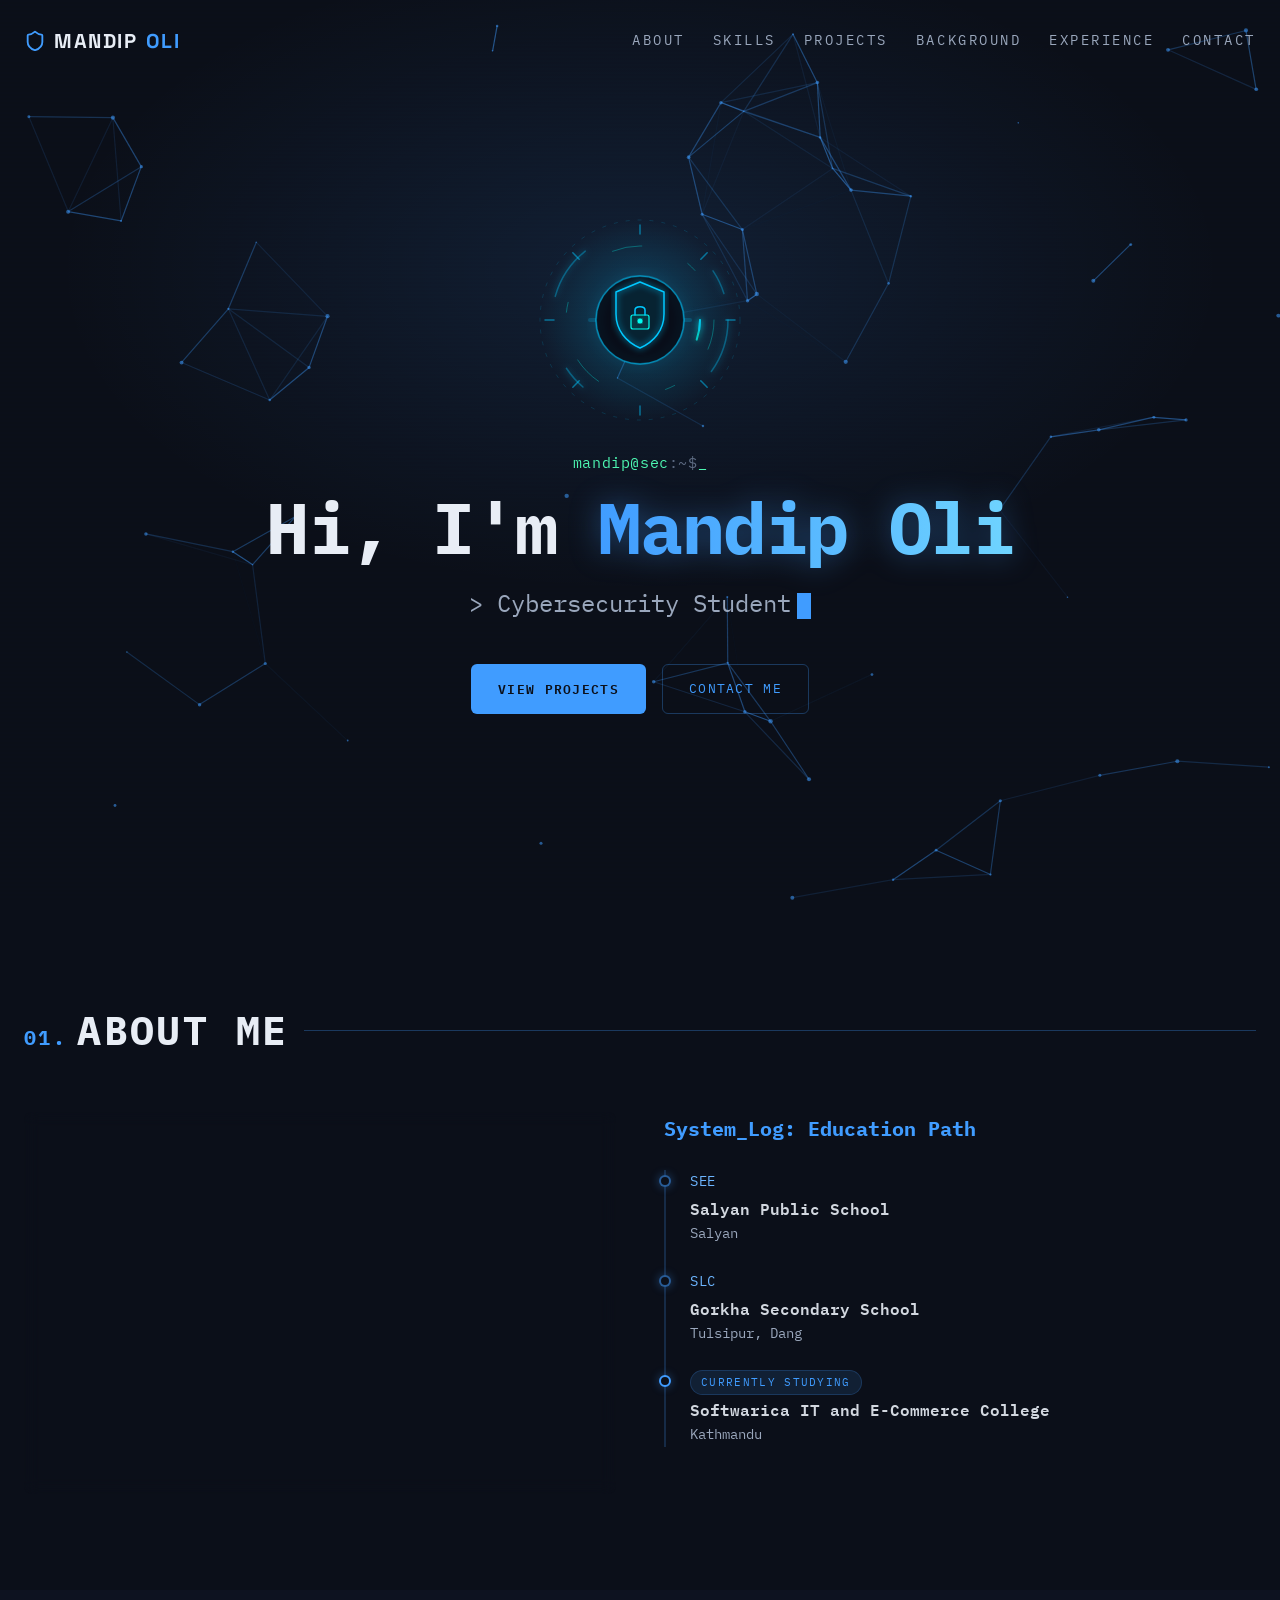
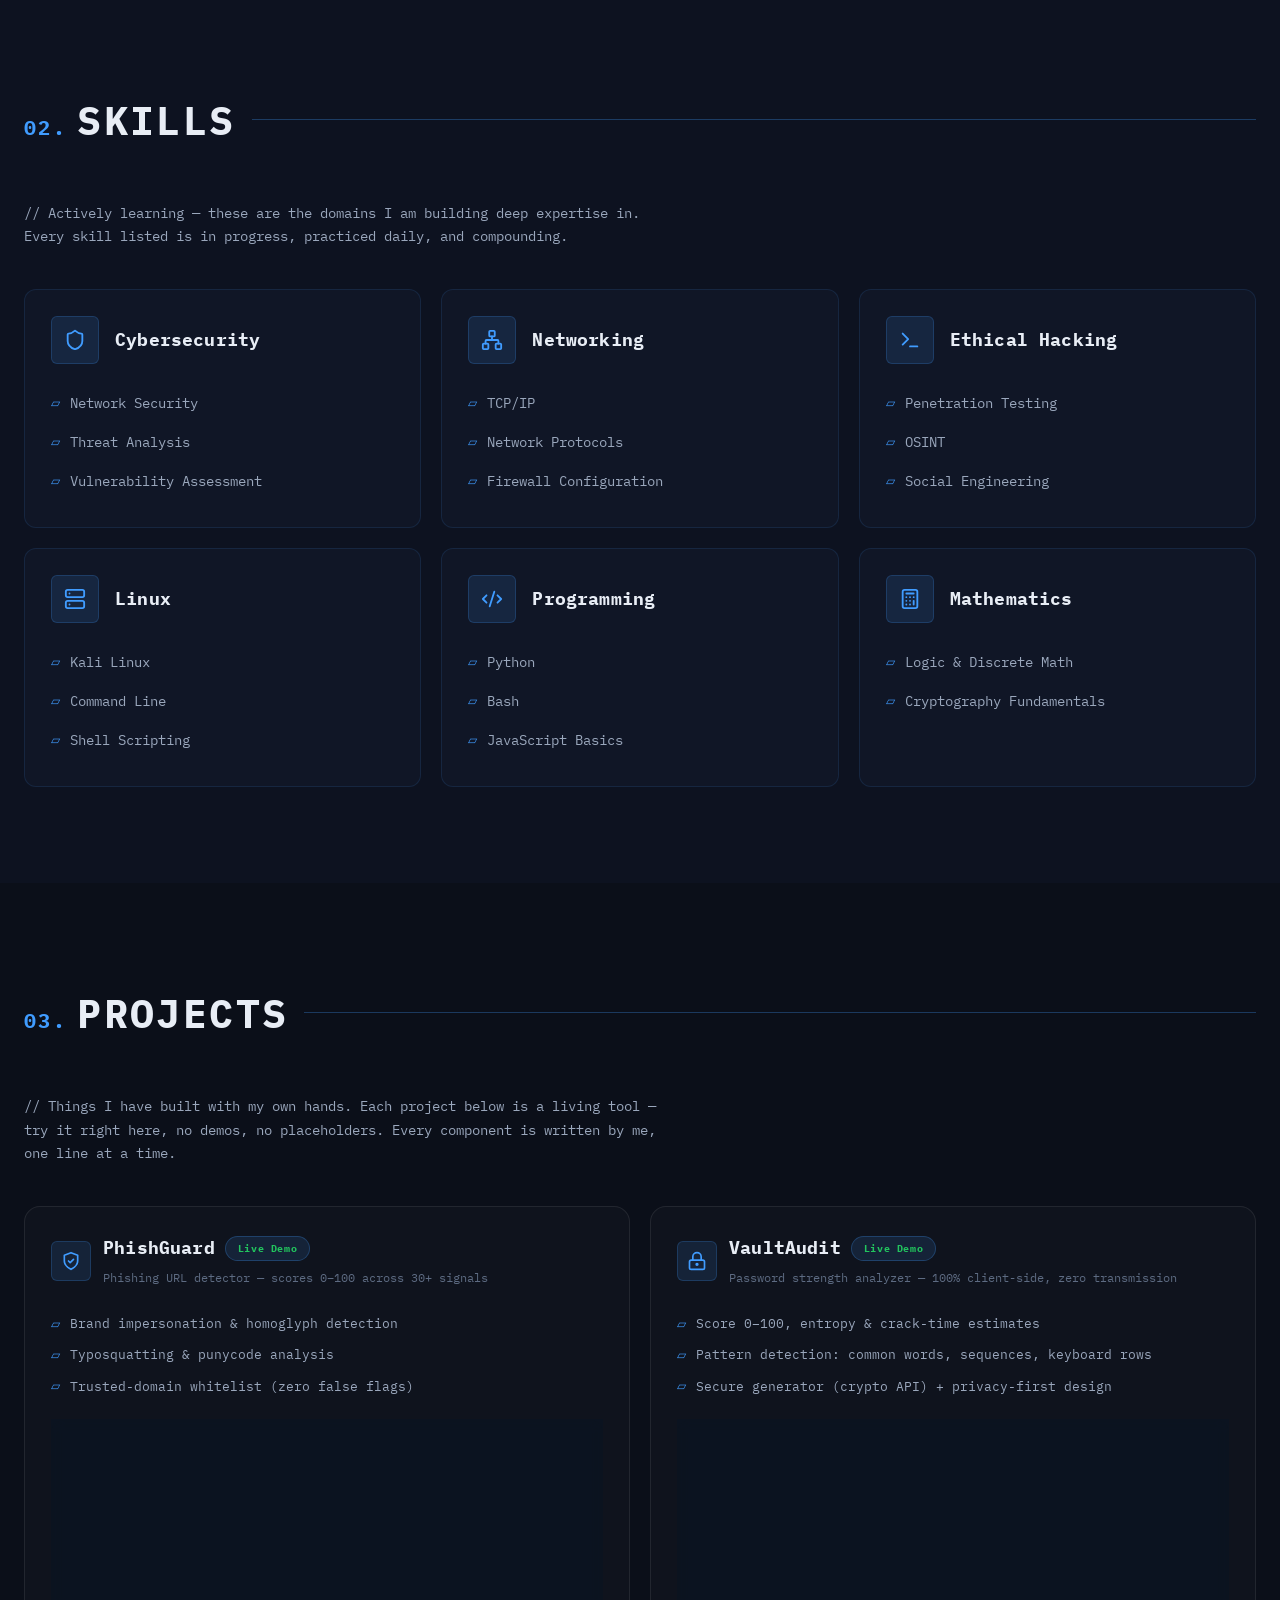
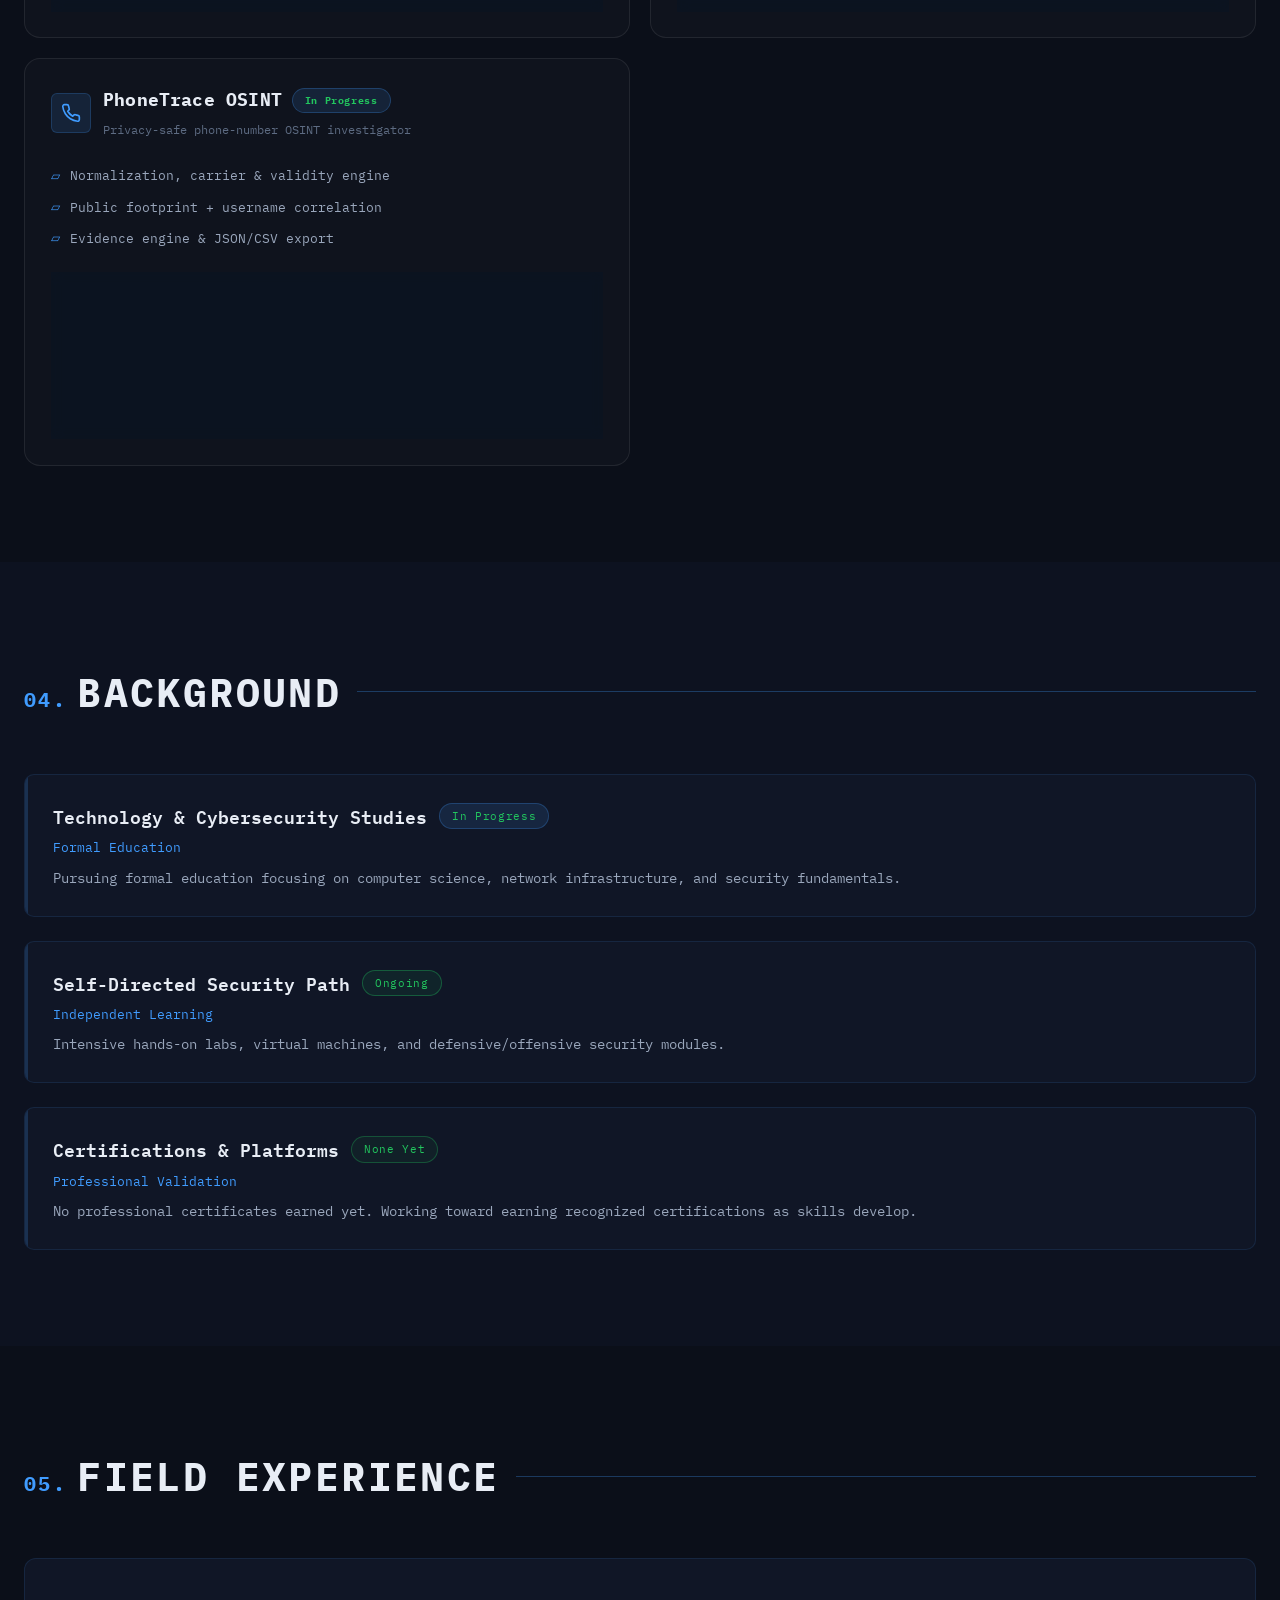
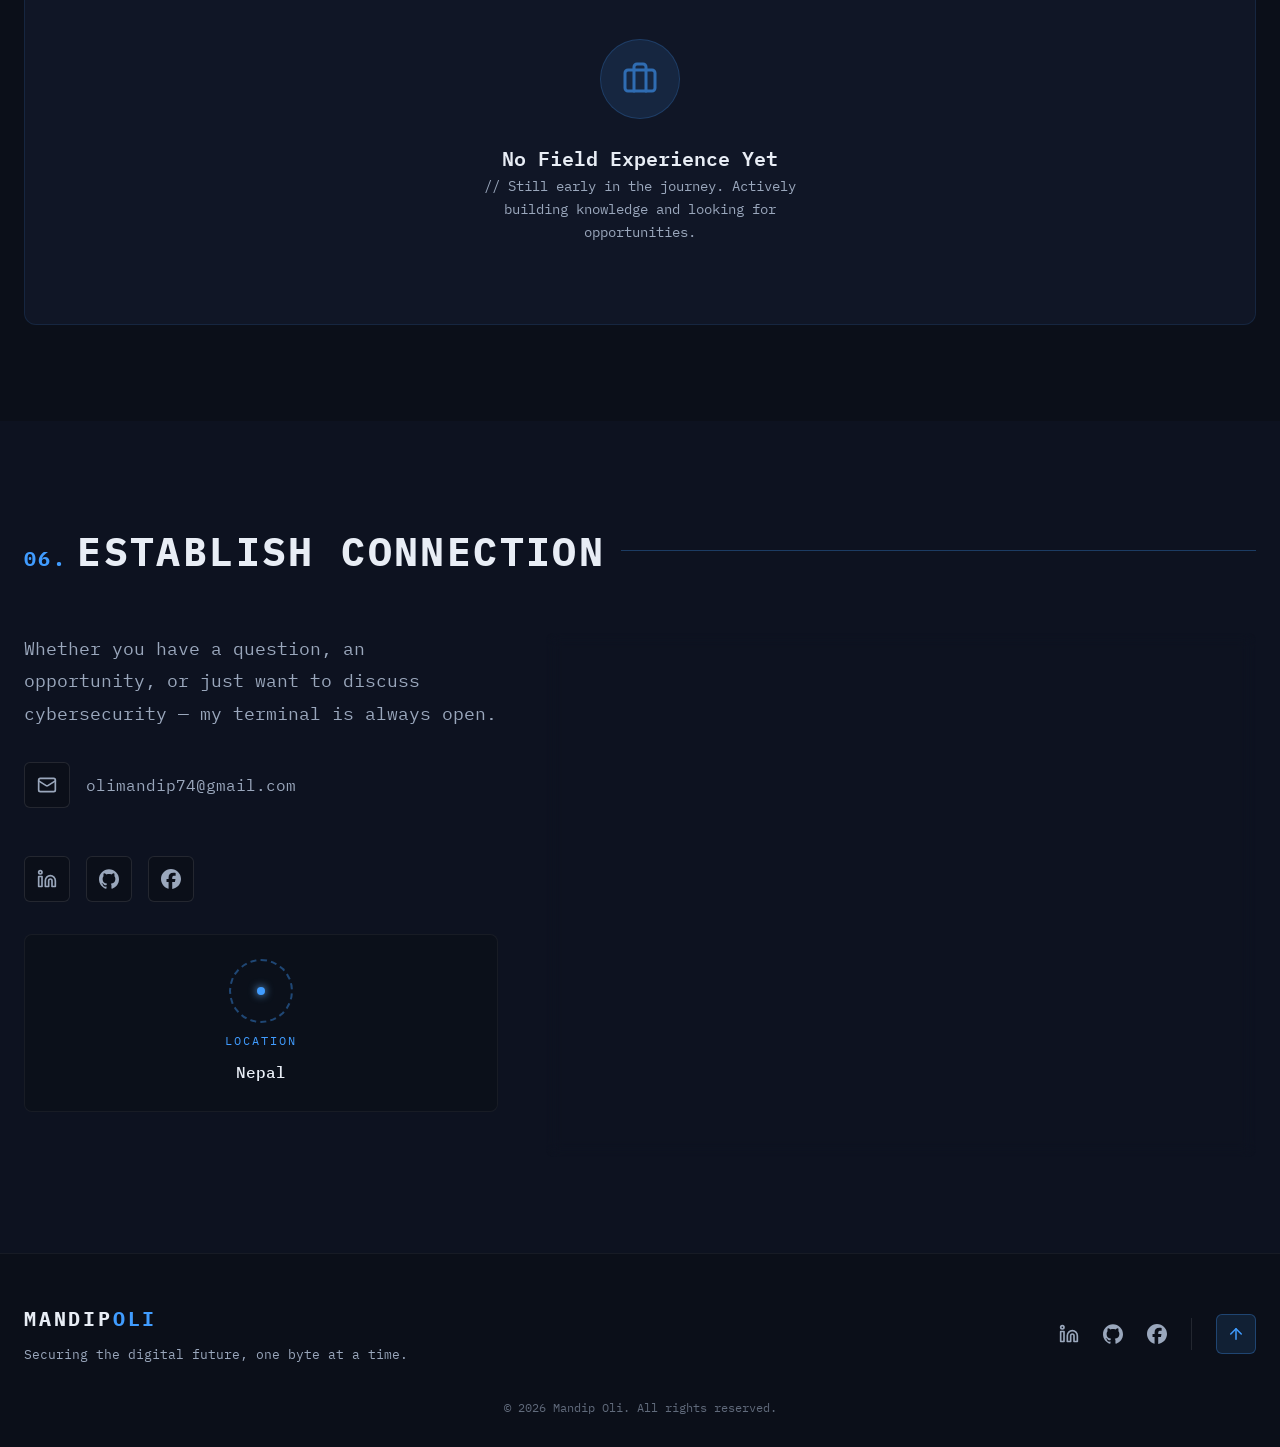
==== commit a75dfc94: "Remove recent history panels from portfolio tool cards" ====
--- a/index.html
+++ b/index.html
@@ -235,7 +235,6 @@
               <button type="button" id="demoScanBtn">SCAN</button>
             </div>
             <div id="demoScanResult" class="tool-result"></div>
-            <div id="demoScanHistory" class="scan-history"></div>
             <a href="/phishing-detector/index.html" class="btn btn--primary btn--sm">Open full app</a>
           </div>
         </article>
@@ -298,7 +297,6 @@
               <button type="button" id="ptScanBtn">INVESTIGATE</button>
             </div>
             <div id="ptResult" class="tool-result"></div>
-            <div id="ptHistory" class="scan-history"></div>
             <p class="pt-disclaimer">// OSINT correlation scores — NOT proof of identity. Verify manually via the links.</p>
           </div>
         </article>
--- a/style.css
+++ b/style.css
@@ -427,22 +427,6 @@
   color: var(--text-dim); background: var(--bg); border-left: 2px solid var(--accent);
   border-radius: 0 var(--radius) var(--radius) 0; padding: 10px 12px;
 }
-
-/* Scan history */
-.scan-history { margin-top: 14px; }
-.history-head { font-family: var(--font-mono); font-size: 10.5px; letter-spacing: 0.12em; text-transform: uppercase; color: var(--text-faint); margin-bottom: 6px; }
-.history-row {
-  display: flex; align-items: center; justify-content: space-between; gap: 10px;
-  font-family: var(--font-mono); font-size: 11.5px; color: var(--text-dim);
-  background: var(--bg); border: 1px solid var(--line); border-radius: var(--radius);
-  padding: 6px 10px; margin-bottom: 5px; cursor: pointer;
-  transition: border-color var(--t), transform var(--t);
-  overflow: hidden;
-}
-.history-row:hover { border-color: var(--accent); transform: translateX(3px); }
-.history-name { overflow: hidden; text-overflow: ellipsis; white-space: nowrap; }
-.history-score { flex-shrink: 0; font-weight: 600; font-size: 11px; }
-.history-ttl { opacity: 0.45; font-size: 9px; letter-spacing: 0.08em; }
 
 /* ============================================================
    BACKGROUND (timeline)
@@ -736,7 +720,6 @@
 .project-grid .pt-score { font-size: 26px; }
 .project-grid .result-score-num { font-size: 26px; }
 .project-grid .result-head { padding: 12px 14px; gap: 14px; }
-.project-grid .history-row { padding: 5px 9px; font-size: 11px; margin-bottom: 4px; }
 .project-grid .pt-disclaimer { margin-top: 8px; font-size: 10.5px; }
 .project-grid .btn--sm { padding: 9px 16px; font-size: 11.5px; align-self: flex-start; }
 /* Compact generator row inside VaultAudit card */
